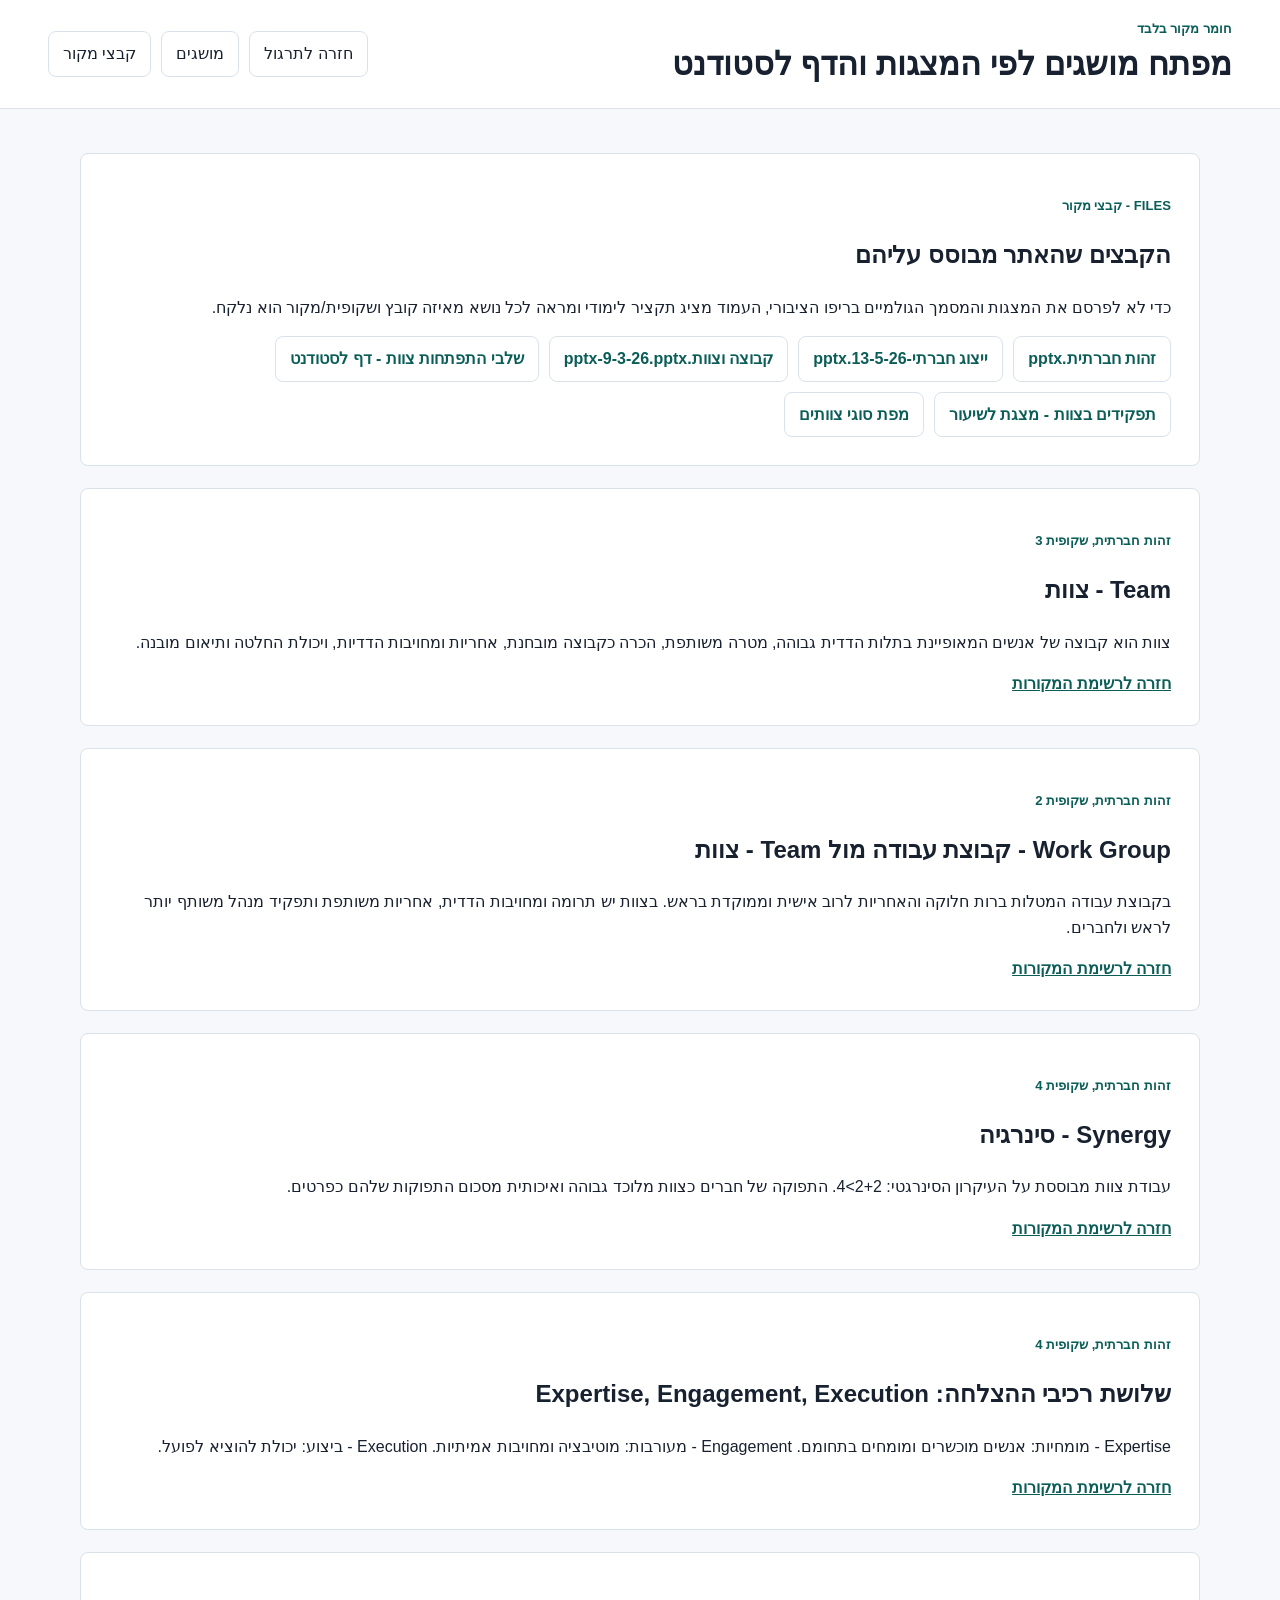
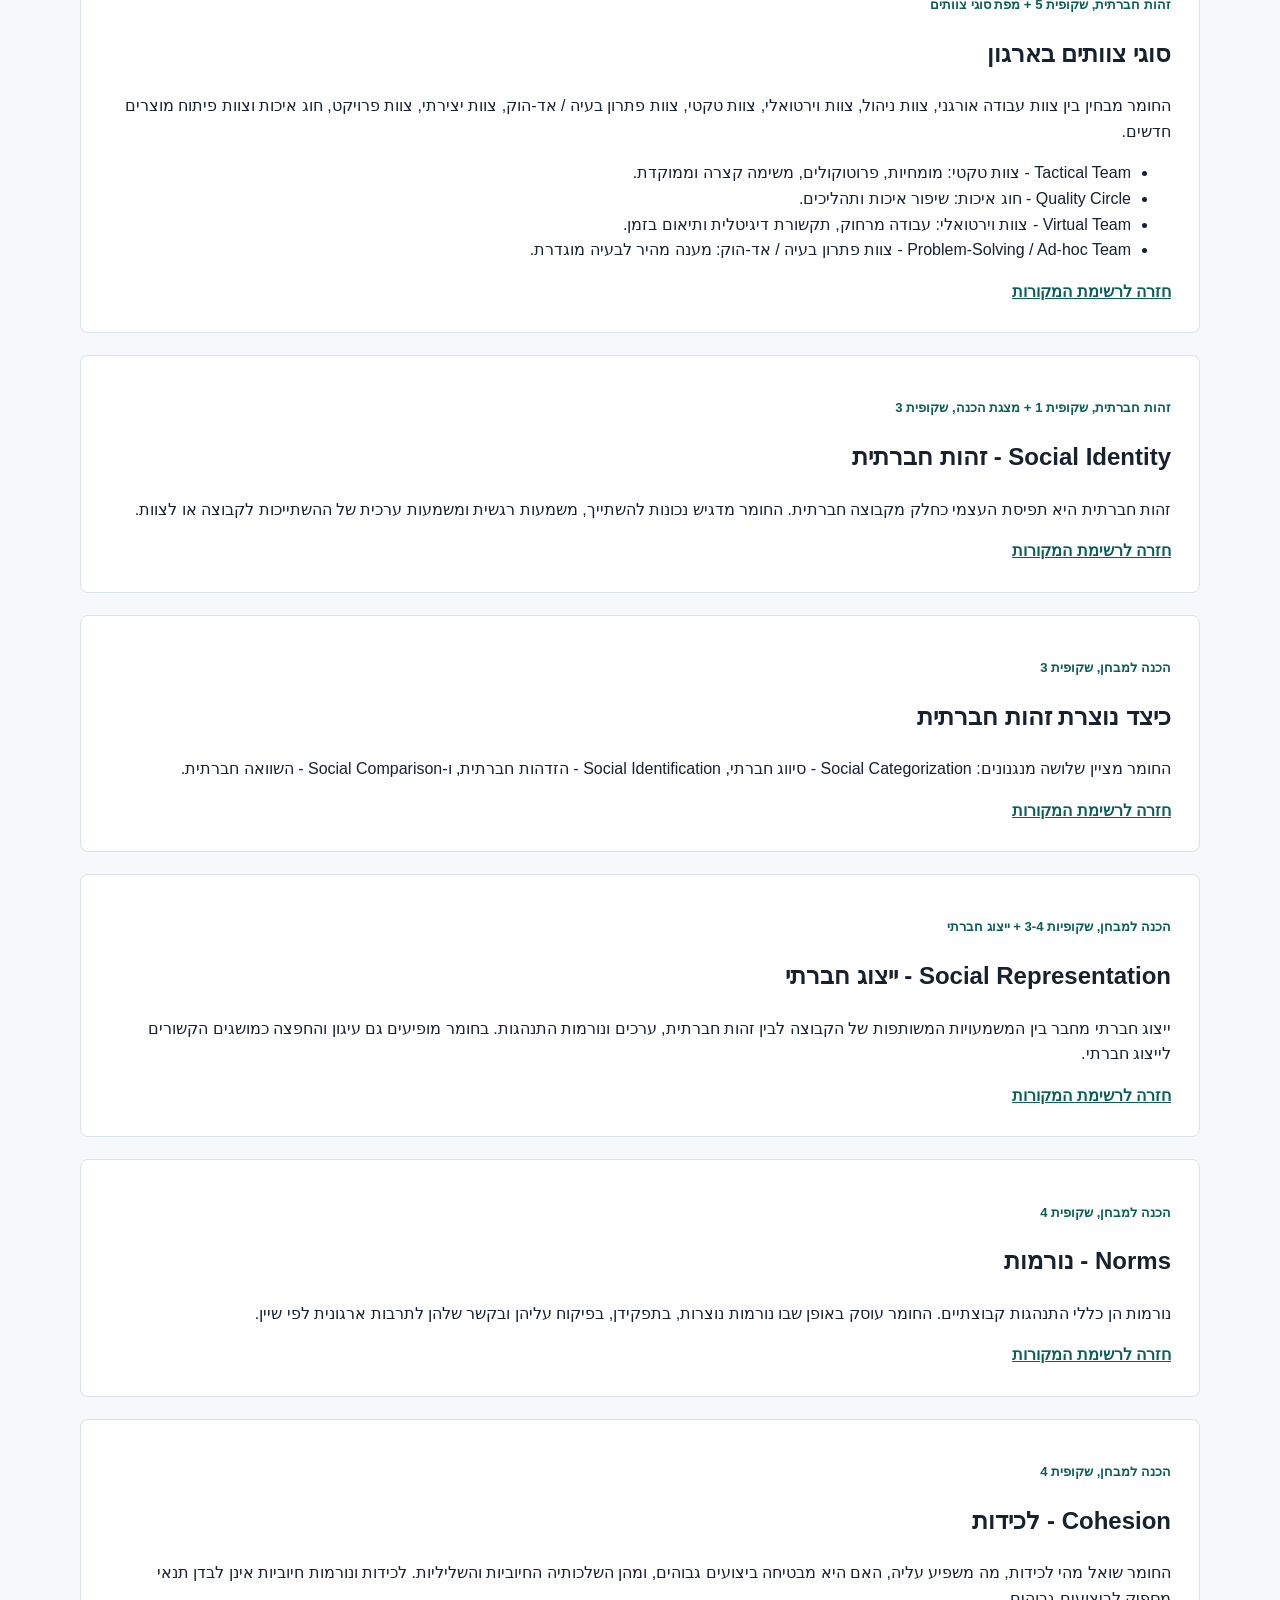
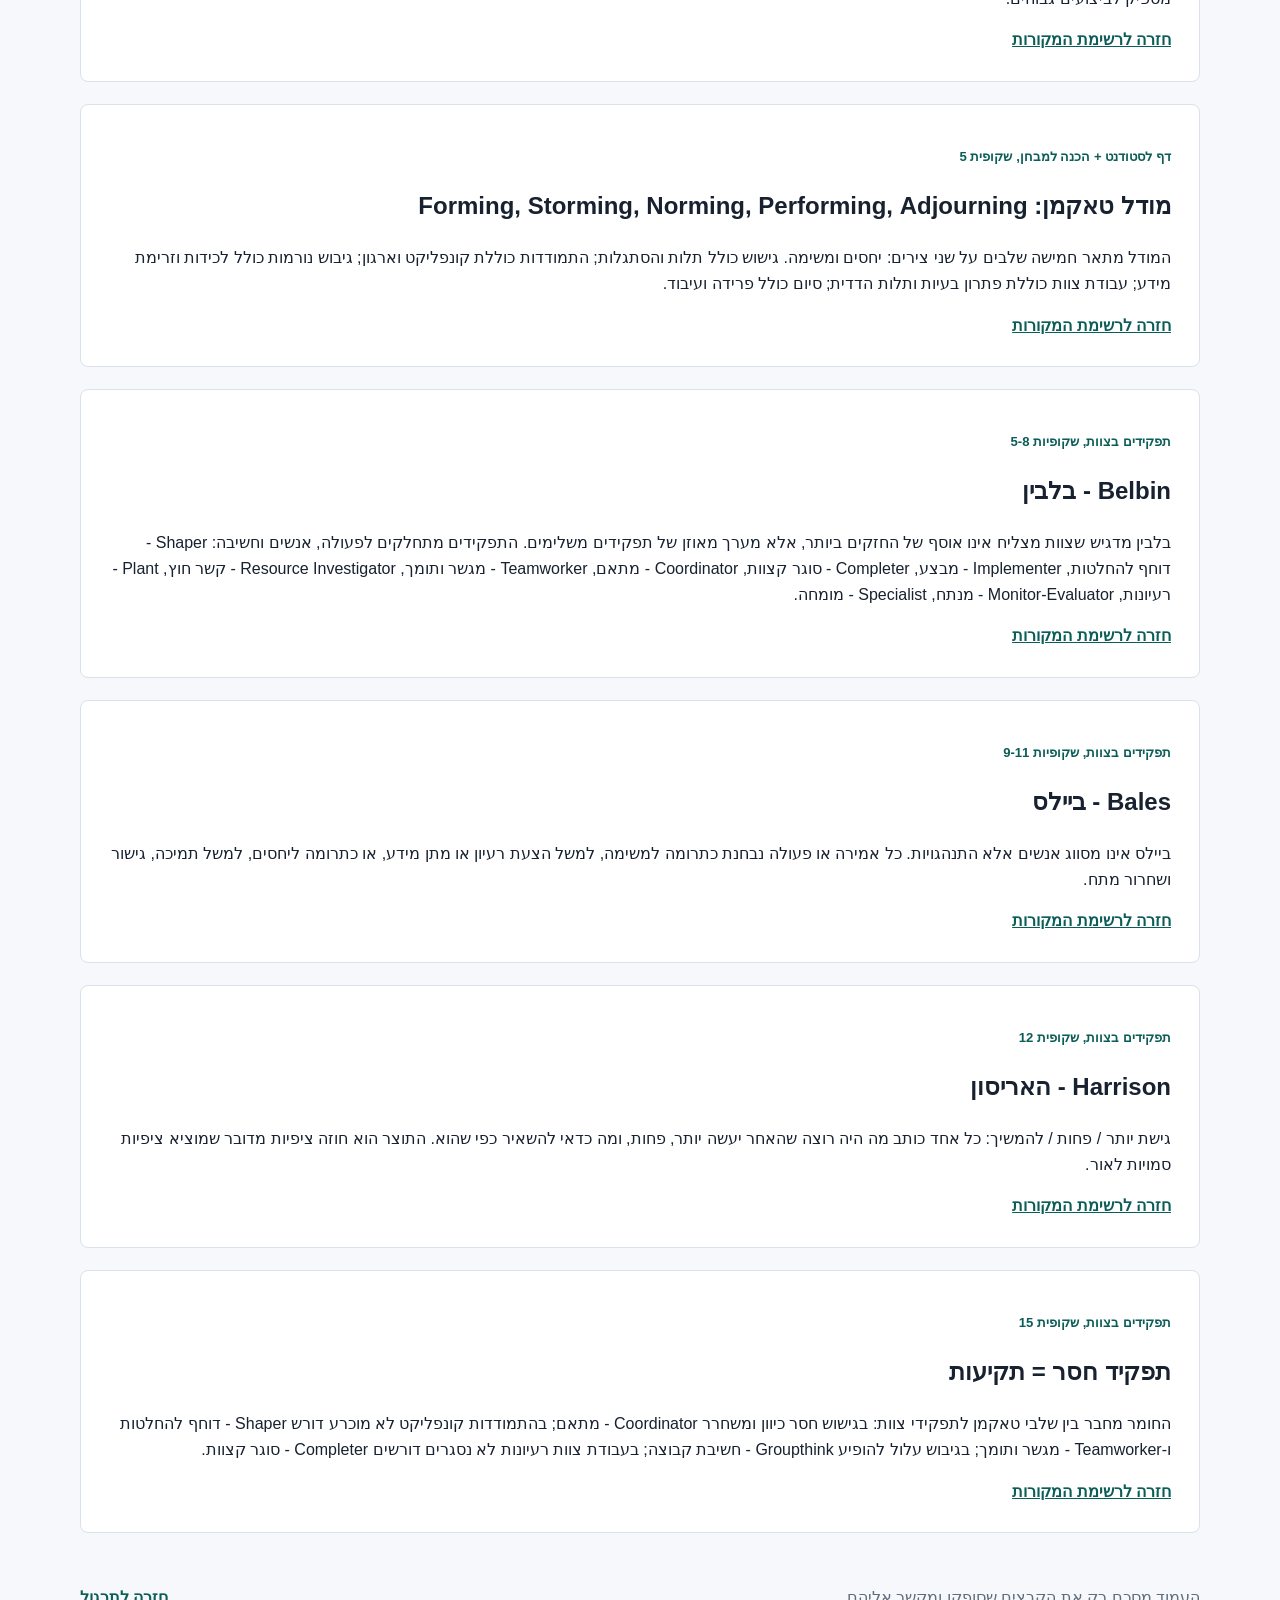
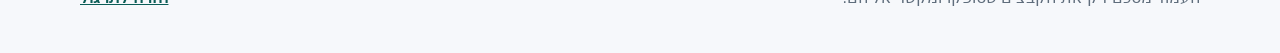
==== materials.html @ 8ca477c9 "Base practice site on provided course materials" ====
<!doctype html>
<html lang="he" dir="rtl">
<head>
  <meta charset="utf-8">
  <meta name="viewport" content="width=device-width, initial-scale=1">
  <title>חומר מקור - ניהול ופיתוח צוותים</title>
  <link rel="stylesheet" href="styles.css">
</head>
<body>
  <header class="topbar">
    <div>
      <p class="eyebrow">חומר מקור בלבד</p>
      <h1>מפתח מושגים לפי המצגות והדף לסטודנט</h1>
    </div>
    <nav aria-label="ניווט">
      <a href="index.html">חזרה לתרגול</a>
      <a href="index.html#terms">מושגים</a>
      <a href="index.html#sources">קבצי מקור</a>
    </nav>
  </header>

  <main class="materials">
    <section id="source-files" class="panel">
      <p class="eyebrow">Files - קבצי מקור</p>
      <h2>הקבצים שהאתר מבוסס עליהם</h2>
      <p>כדי לא לפרסם את המצגות והמסמך הגולמיים בריפו הציבורי, העמוד מציג תקציר לימודי ומראה לכל נושא מאיזה קובץ ושקופית/מקור הוא נלקח.</p>
      <div class="source-links">
        <a href="#team">זהות חברתית.pptx</a>
        <a href="#social-representation">ייצוג חברתי-13-5-26.pptx</a>
        <a href="#group-vs-team">קבוצה וצוות.pptx-9-3-26.pptx</a>
        <a href="#tuckman">שלבי התפתחות צוות - דף לסטודנט</a>
        <a href="#belbin">תפקידים בצוות - מצגת לשיעור</a>
        <a href="#team-types">מפת סוגי צוותים</a>
      </div>
    </section>

    <section id="team" class="panel">
      <p class="eyebrow">זהות חברתית, שקופית 3</p>
      <h2><span lang="en">Team</span> - צוות</h2>
      <p>צוות הוא קבוצה של אנשים המאופיינת בתלות הדדית גבוהה, מטרה משותפת, הכרה כקבוצה מובחנת, אחריות ומחויבות הדדיות, ויכולת החלטה ותיאום מובנה.</p>
      <a href="#source-files">חזרה לרשימת המקורות</a>
    </section>

    <section id="group-vs-team" class="panel">
      <p class="eyebrow">זהות חברתית, שקופית 2</p>
      <h2><span lang="en">Work Group</span> - קבוצת עבודה מול <span lang="en">Team</span> - צוות</h2>
      <p>בקבוצת עבודה המטלות ברות חלוקה והאחריות לרוב אישית וממוקדת בראש. בצוות יש תרומה ומחויבות הדדית, אחריות משותפת ותפקיד מנהל משותף יותר לראש ולחברים.</p>
      <a href="#source-files">חזרה לרשימת המקורות</a>
    </section>

    <section id="synergy" class="panel">
      <p class="eyebrow">זהות חברתית, שקופית 4</p>
      <h2><span lang="en">Synergy</span> - סינרגיה</h2>
      <p>עבודת צוות מבוססת על העיקרון הסינרגטי: 2+2&gt;4. התפוקה של חברים כצוות מלוכד גבוהה ואיכותית מסכום התפוקות שלהם כפרטים.</p>
      <a href="#source-files">חזרה לרשימת המקורות</a>
    </section>

    <section id="three-e" class="panel">
      <p class="eyebrow">זהות חברתית, שקופית 4</p>
      <h2>שלושת רכיבי ההצלחה: <span lang="en">Expertise</span>, <span lang="en">Engagement</span>, <span lang="en">Execution</span></h2>
      <p><span lang="en">Expertise</span> - מומחיות: אנשים מוכשרים ומומחים בתחומם. <span lang="en">Engagement</span> - מעורבות: מוטיבציה ומחויבות אמיתיות. <span lang="en">Execution</span> - ביצוע: יכולת להוציא לפועל.</p>
      <a href="#source-files">חזרה לרשימת המקורות</a>
    </section>

    <section id="team-types" class="panel">
      <p class="eyebrow">זהות חברתית, שקופית 5 + מפת סוגי צוותים</p>
      <h2>סוגי צוותים בארגון</h2>
      <p>החומר מבחין בין צוות עבודה אורגני, צוות ניהול, צוות וירטואלי, צוות טקטי, צוות פתרון בעיה / אד-הוק, צוות יצירתי, צוות פרויקט, חוג איכות וצוות פיתוח מוצרים חדשים.</p>
      <ul>
        <li><span lang="en">Tactical Team</span> - צוות טקטי: מומחיות, פרוטוקולים, משימה קצרה וממוקדת.</li>
        <li><span lang="en">Quality Circle</span> - חוג איכות: שיפור איכות ותהליכים.</li>
        <li><span lang="en">Virtual Team</span> - צוות וירטואלי: עבודה מרחוק, תקשורת דיגיטלית ותיאום בזמן.</li>
        <li><span lang="en">Problem-Solving / Ad-hoc Team</span> - צוות פתרון בעיה / אד-הוק: מענה מהיר לבעיה מוגדרת.</li>
      </ul>
      <a href="#source-files">חזרה לרשימת המקורות</a>
    </section>

    <section id="social-identity" class="panel">
      <p class="eyebrow">זהות חברתית, שקופית 1 + מצגת הכנה, שקופית 3</p>
      <h2><span lang="en">Social Identity</span> - זהות חברתית</h2>
      <p>זהות חברתית היא תפיסת העצמי כחלק מקבוצה חברתית. החומר מדגיש נכונות להשתייך, משמעות רגשית ומשמעות ערכית של ההשתייכות לקבוצה או לצוות.</p>
      <a href="#source-files">חזרה לרשימת המקורות</a>
    </section>

    <section id="identity-formation" class="panel">
      <p class="eyebrow">הכנה למבחן, שקופית 3</p>
      <h2>כיצד נוצרת זהות חברתית</h2>
      <p>החומר מציין שלושה מנגנונים: <span lang="en">Social Categorization</span> - סיווג חברתי, <span lang="en">Social Identification</span> - הזדהות חברתית, ו-<span lang="en">Social Comparison</span> - השוואה חברתית.</p>
      <a href="#source-files">חזרה לרשימת המקורות</a>
    </section>

    <section id="social-representation" class="panel">
      <p class="eyebrow">הכנה למבחן, שקופיות 3-4 + ייצוג חברתי</p>
      <h2><span lang="en">Social Representation</span> - ייצוג חברתי</h2>
      <p>ייצוג חברתי מחבר בין המשמעויות המשותפות של הקבוצה לבין זהות חברתית, ערכים ונורמות התנהגות. בחומר מופיעים גם עיגון והחפצה כמושגים הקשורים לייצוג חברתי.</p>
      <a href="#source-files">חזרה לרשימת המקורות</a>
    </section>

    <section id="norms" class="panel">
      <p class="eyebrow">הכנה למבחן, שקופית 4</p>
      <h2><span lang="en">Norms</span> - נורמות</h2>
      <p>נורמות הן כללי התנהגות קבוצתיים. החומר עוסק באופן שבו נורמות נוצרות, בתפקידן, בפיקוח עליהן ובקשר שלהן לתרבות ארגונית לפי שיין.</p>
      <a href="#source-files">חזרה לרשימת המקורות</a>
    </section>

    <section id="cohesion" class="panel">
      <p class="eyebrow">הכנה למבחן, שקופית 4</p>
      <h2><span lang="en">Cohesion</span> - לכידות</h2>
      <p>החומר שואל מהי לכידות, מה משפיע עליה, האם היא מבטיחה ביצועים גבוהים, ומהן השלכותיה החיוביות והשליליות. לכידות ונורמות חיוביות אינן לבדן תנאי מספיק לביצועים גבוהים.</p>
      <a href="#source-files">חזרה לרשימת המקורות</a>
    </section>

    <section id="tuckman" class="panel">
      <p class="eyebrow">דף לסטודנט + הכנה למבחן, שקופית 5</p>
      <h2>מודל טאקמן: <span lang="en">Forming</span>, <span lang="en">Storming</span>, <span lang="en">Norming</span>, <span lang="en">Performing</span>, <span lang="en">Adjourning</span></h2>
      <p>המודל מתאר חמישה שלבים על שני צירים: יחסים ומשימה. גישוש כולל תלות והסתגלות; התמודדות כוללת קונפליקט וארגון; גיבוש נורמות כולל לכידות וזרימת מידע; עבודת צוות כוללת פתרון בעיות ותלות הדדית; סיום כולל פרידה ועיבוד.</p>
      <a href="#source-files">חזרה לרשימת המקורות</a>
    </section>

    <section id="belbin" class="panel">
      <p class="eyebrow">תפקידים בצוות, שקופיות 5-8</p>
      <h2><span lang="en">Belbin</span> - בלבין</h2>
      <p>בלבין מדגיש שצוות מצליח אינו אוסף של החזקים ביותר, אלא מערך מאוזן של תפקידים משלימים. התפקידים מתחלקים לפעולה, אנשים וחשיבה: <span lang="en">Shaper</span> - דוחף להחלטות, <span lang="en">Implementer</span> - מבצע, <span lang="en">Completer</span> - סוגר קצוות, <span lang="en">Coordinator</span> - מתאם, <span lang="en">Teamworker</span> - מגשר ותומך, <span lang="en">Resource Investigator</span> - קשר חוץ, <span lang="en">Plant</span> - רעיונות, <span lang="en">Monitor-Evaluator</span> - מנתח, <span lang="en">Specialist</span> - מומחה.</p>
      <a href="#source-files">חזרה לרשימת המקורות</a>
    </section>

    <section id="bales" class="panel">
      <p class="eyebrow">תפקידים בצוות, שקופיות 9-11</p>
      <h2><span lang="en">Bales</span> - ביילס</h2>
      <p>ביילס אינו מסווג אנשים אלא התנהגויות. כל אמירה או פעולה נבחנת כתרומה למשימה, למשל הצעת רעיון או מתן מידע, או כתרומה ליחסים, למשל תמיכה, גישור ושחרור מתח.</p>
      <a href="#source-files">חזרה לרשימת המקורות</a>
    </section>

    <section id="harrison" class="panel">
      <p class="eyebrow">תפקידים בצוות, שקופית 12</p>
      <h2><span lang="en">Harrison</span> - האריסון</h2>
      <p>גישת יותר / פחות / להמשיך: כל אחד כותב מה היה רוצה שהאחר יעשה יותר, פחות, ומה כדאי להשאיר כפי שהוא. התוצר הוא חוזה ציפיות מדובר שמוציא ציפיות סמויות לאור.</p>
      <a href="#source-files">חזרה לרשימת המקורות</a>
    </section>

    <section id="stuck-team" class="panel">
      <p class="eyebrow">תפקידים בצוות, שקופית 15</p>
      <h2>תפקיד חסר = תקיעות</h2>
      <p>החומר מחבר בין שלבי טאקמן לתפקידי צוות: בגישוש חסר כיוון ומשחרר <span lang="en">Coordinator</span> - מתאם; בהתמודדות קונפליקט לא מוכרע דורש <span lang="en">Shaper</span> - דוחף להחלטות ו-<span lang="en">Teamworker</span> - מגשר ותומך; בגיבוש עלול להופיע <span lang="en">Groupthink</span> - חשיבת קבוצה; בעבודת צוות רעיונות לא נסגרים דורשים <span lang="en">Completer</span> - סוגר קצוות.</p>
      <a href="#source-files">חזרה לרשימת המקורות</a>
    </section>
  </main>

  <footer>
    <span>העמוד מסכם רק את הקבצים שסופקו ומקשר אליהם.</span>
    <a href="index.html#quiz">חזרה לתרגול</a>
  </footer>
</body>
</html>
---- styles.css ----
:root {
  color-scheme: light;
  --ink: #18212f;
  --muted: #5f6d7c;
  --line: #d9e1ea;
  --paper: #f6f8fb;
  --panel: #ffffff;
  --accent: #0f766e;
  --accent-strong: #0b5d57;
  --warm: #f2b84b;
  --good: #16803c;
  --bad: #b42318;
  font-family: Arial, "Noto Sans Hebrew", sans-serif;
}

* {
  box-sizing: border-box;
}

body {
  margin: 0;
  background: var(--paper);
  color: var(--ink);
  line-height: 1.6;
}

a {
  color: var(--accent-strong);
  font-weight: 700;
}

.topbar {
  position: sticky;
  top: 0;
  z-index: 10;
  display: flex;
  align-items: center;
  justify-content: space-between;
  gap: 24px;
  padding: 18px clamp(18px, 4vw, 48px);
  background: rgba(255, 255, 255, 0.94);
  border-bottom: 1px solid var(--line);
  backdrop-filter: blur(10px);
}

.topbar h1,
.topbar p {
  margin: 0;
}

nav {
  display: flex;
  flex-wrap: wrap;
  gap: 10px;
}

nav a,
button,
.term-card a {
  min-height: 40px;
  border: 1px solid var(--line);
  border-radius: 8px;
  padding: 9px 14px;
  background: #fff;
  color: var(--ink);
  text-decoration: none;
  font: inherit;
  cursor: pointer;
}

button:hover,
nav a:hover,
.term-card a:hover {
  border-color: var(--accent);
  color: var(--accent-strong);
}

main,
footer {
  width: min(1120px, calc(100% - 32px));
  margin: 0 auto;
}

.hero {
  display: grid;
  grid-template-columns: minmax(0, 1fr) auto;
  gap: 28px;
  align-items: end;
  padding: clamp(34px, 7vw, 74px) 0 28px;
}

.hero h2 {
  max-width: 780px;
  margin: 0 0 14px;
  font-size: clamp(2rem, 5vw, 4.8rem);
  line-height: 1.05;
}

.hero p {
  max-width: 760px;
  margin: 0;
  color: var(--muted);
  font-size: 1.08rem;
}

.stats {
  display: grid;
  gap: 10px;
  min-width: 180px;
}

.stats span {
  display: flex;
  justify-content: space-between;
  gap: 18px;
  padding: 10px 12px;
  background: #fff;
  border: 1px solid var(--line);
  border-radius: 8px;
}

.panel {
  margin: 22px 0;
  padding: clamp(18px, 3vw, 28px);
  background: var(--panel);
  border: 1px solid var(--line);
  border-radius: 8px;
}

.compact {
  background: #fffaf0;
  border-color: #edd8a6;
}

.section-head {
  display: flex;
  align-items: center;
  justify-content: space-between;
  gap: 18px;
  margin-bottom: 18px;
}

.section-head h2,
.section-head p {
  margin: 0;
}

.eyebrow {
  color: var(--accent-strong);
  font-size: 0.82rem;
  font-weight: 800;
  letter-spacing: 0;
  text-transform: uppercase;
}

input[type="search"] {
  width: min(360px, 100%);
  min-height: 42px;
  border: 1px solid var(--line);
  border-radius: 8px;
  padding: 8px 12px;
  font: inherit;
}

.quiz-layout {
  display: grid;
  grid-template-columns: 190px minmax(0, 1fr);
  gap: 18px;
  align-items: start;
}

.progress-box {
  position: sticky;
  top: 94px;
  display: grid;
  gap: 8px;
  padding: 16px;
  background: #edf7f6;
  border: 1px solid #b8dbd7;
  border-radius: 8px;
}

.progress-box strong {
  font-size: 1.8rem;
}

.meter {
  height: 10px;
  overflow: hidden;
  background: #d5e7e5;
  border-radius: 999px;
}

.meter span {
  display: block;
  width: 0;
  height: 100%;
  background: var(--accent);
  transition: width 180ms ease;
}

.stack {
  display: grid;
  gap: 14px;
}

.card {
  padding: 18px;
  background: #fff;
  border: 1px solid var(--line);
  border-radius: 8px;
}

.card h3 {
  margin: 8px 0 12px;
  font-size: 1.15rem;
}

.tag {
  display: inline-flex;
  padding: 4px 8px;
  background: #edf7f6;
  border: 1px solid #c7e3df;
  border-radius: 999px;
  color: var(--accent-strong);
  font-size: 0.82rem;
  font-weight: 700;
}

.answers {
  display: grid;
  gap: 8px;
}

.answers button {
  width: 100%;
  text-align: right;
}

.answers button.correct {
  border-color: var(--good);
}

.answers button.picked-correct {
  background: #eaf8ef;
}

.answers button.picked-wrong {
  background: #fdeceb;
  border-color: var(--bad);
}

.explanation,
.scenario-answer {
  margin: 12px 0 0;
  padding: 12px;
  background: #f7fafc;
  border-right: 4px solid var(--warm);
}

.term-grid {
  display: grid;
  grid-template-columns: repeat(auto-fit, minmax(240px, 1fr));
  gap: 14px;
}

.term-card {
  display: grid;
  grid-template-rows: 1fr auto;
  gap: 14px;
}

.term-card h3 {
  margin-bottom: 2px;
}

.term-card strong {
  display: block;
  color: var(--accent-strong);
}

.term-card small {
  display: block;
  color: var(--muted);
  font-weight: 700;
}

.term-card a {
  display: inline-flex;
  align-items: center;
  justify-content: center;
  width: max-content;
}

.source-map {
  margin: 0 0 16px;
}

.source-map img {
  display: block;
  width: 100%;
  max-height: 560px;
  object-fit: contain;
  background: #eef4f8;
  border: 1px solid var(--line);
  border-radius: 8px;
}

.source-map figcaption {
  margin-top: 8px;
  color: var(--muted);
  font-size: 0.92rem;
}

.source-links {
  display: flex;
  flex-wrap: wrap;
  gap: 10px;
}

.source-links a {
  min-height: 40px;
  border: 1px solid var(--line);
  border-radius: 8px;
  padding: 9px 14px;
  background: #fff;
  text-decoration: none;
}

.mistakes {
  margin: 0;
  padding-right: 20px;
}

footer {
  display: flex;
  justify-content: space-between;
  gap: 16px;
  padding: 30px 0 42px;
  color: var(--muted);
}

.materials {
  padding-top: 22px;
}

@media (max-width: 760px) {
  .topbar,
  .section-head,
  footer {
    align-items: stretch;
    flex-direction: column;
  }

  .hero,
  .quiz-layout {
    grid-template-columns: 1fr;
  }

  .progress-box {
    position: static;
  }
}
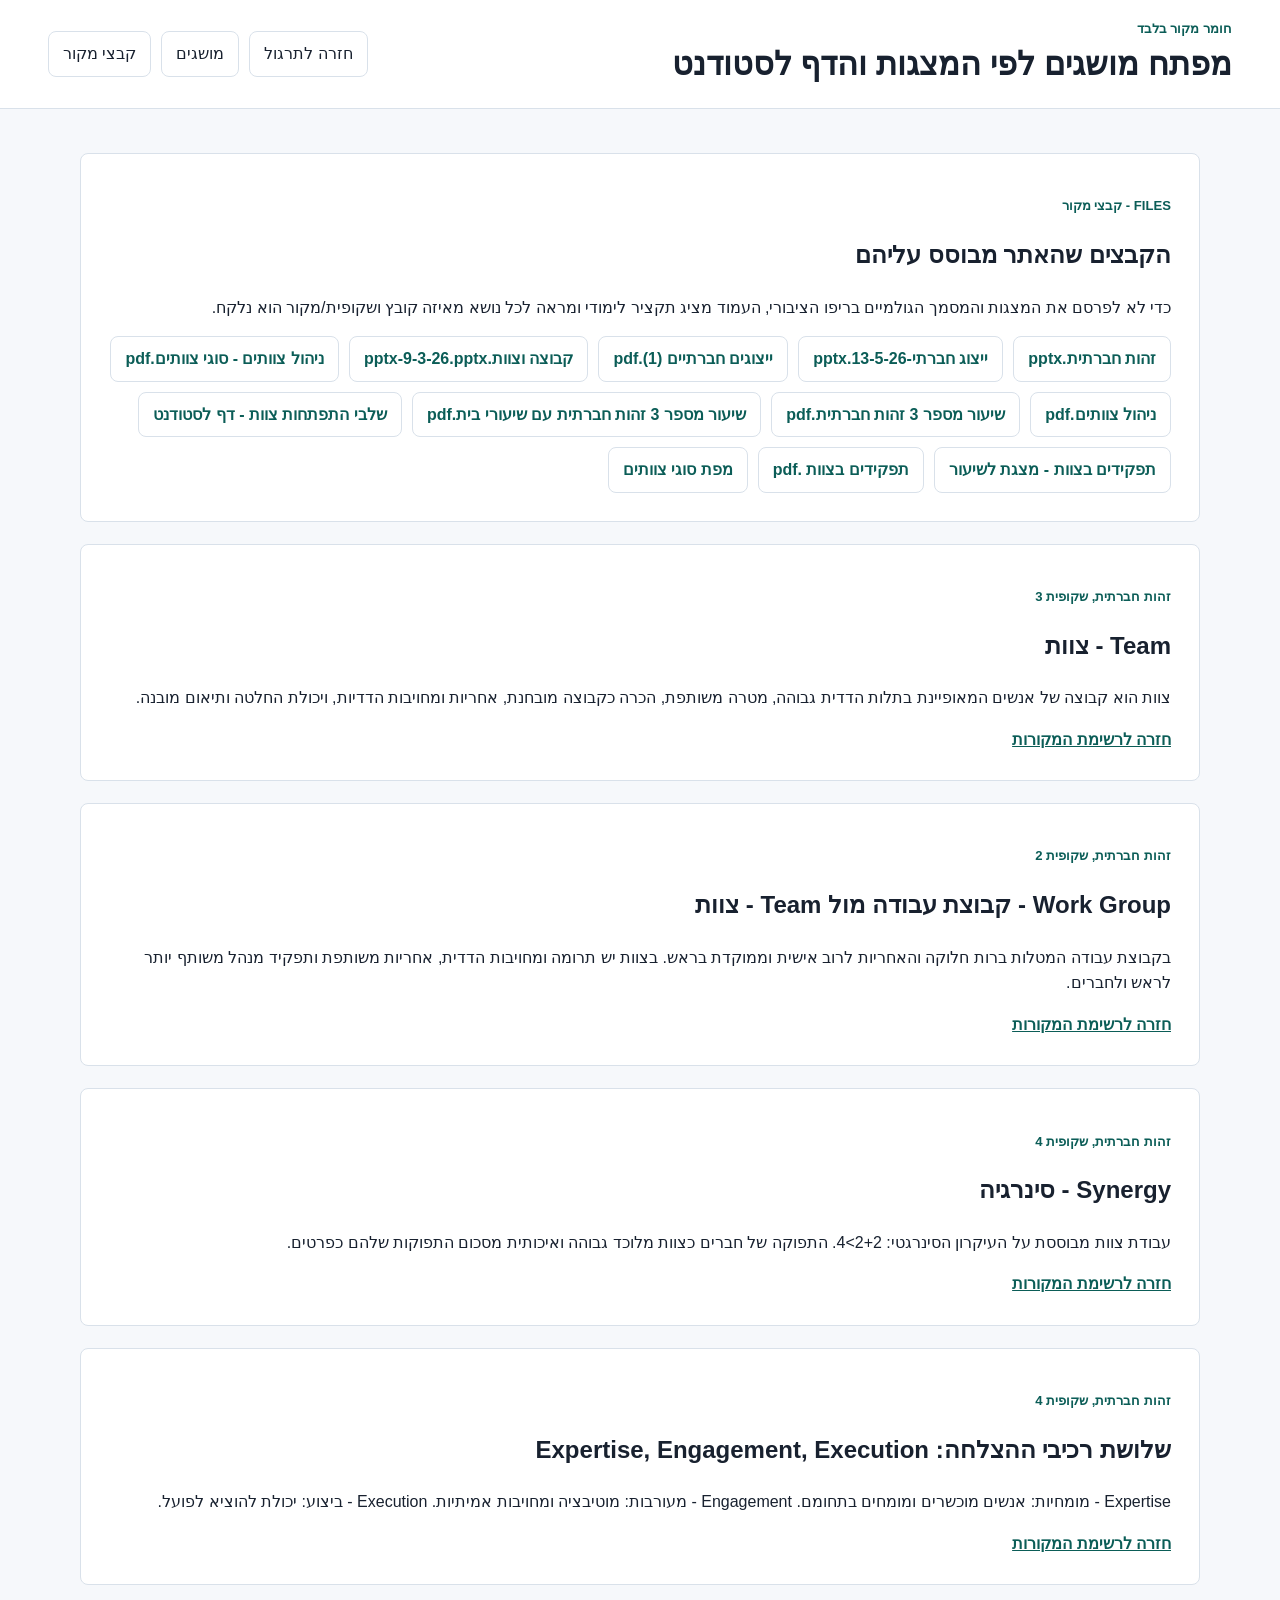
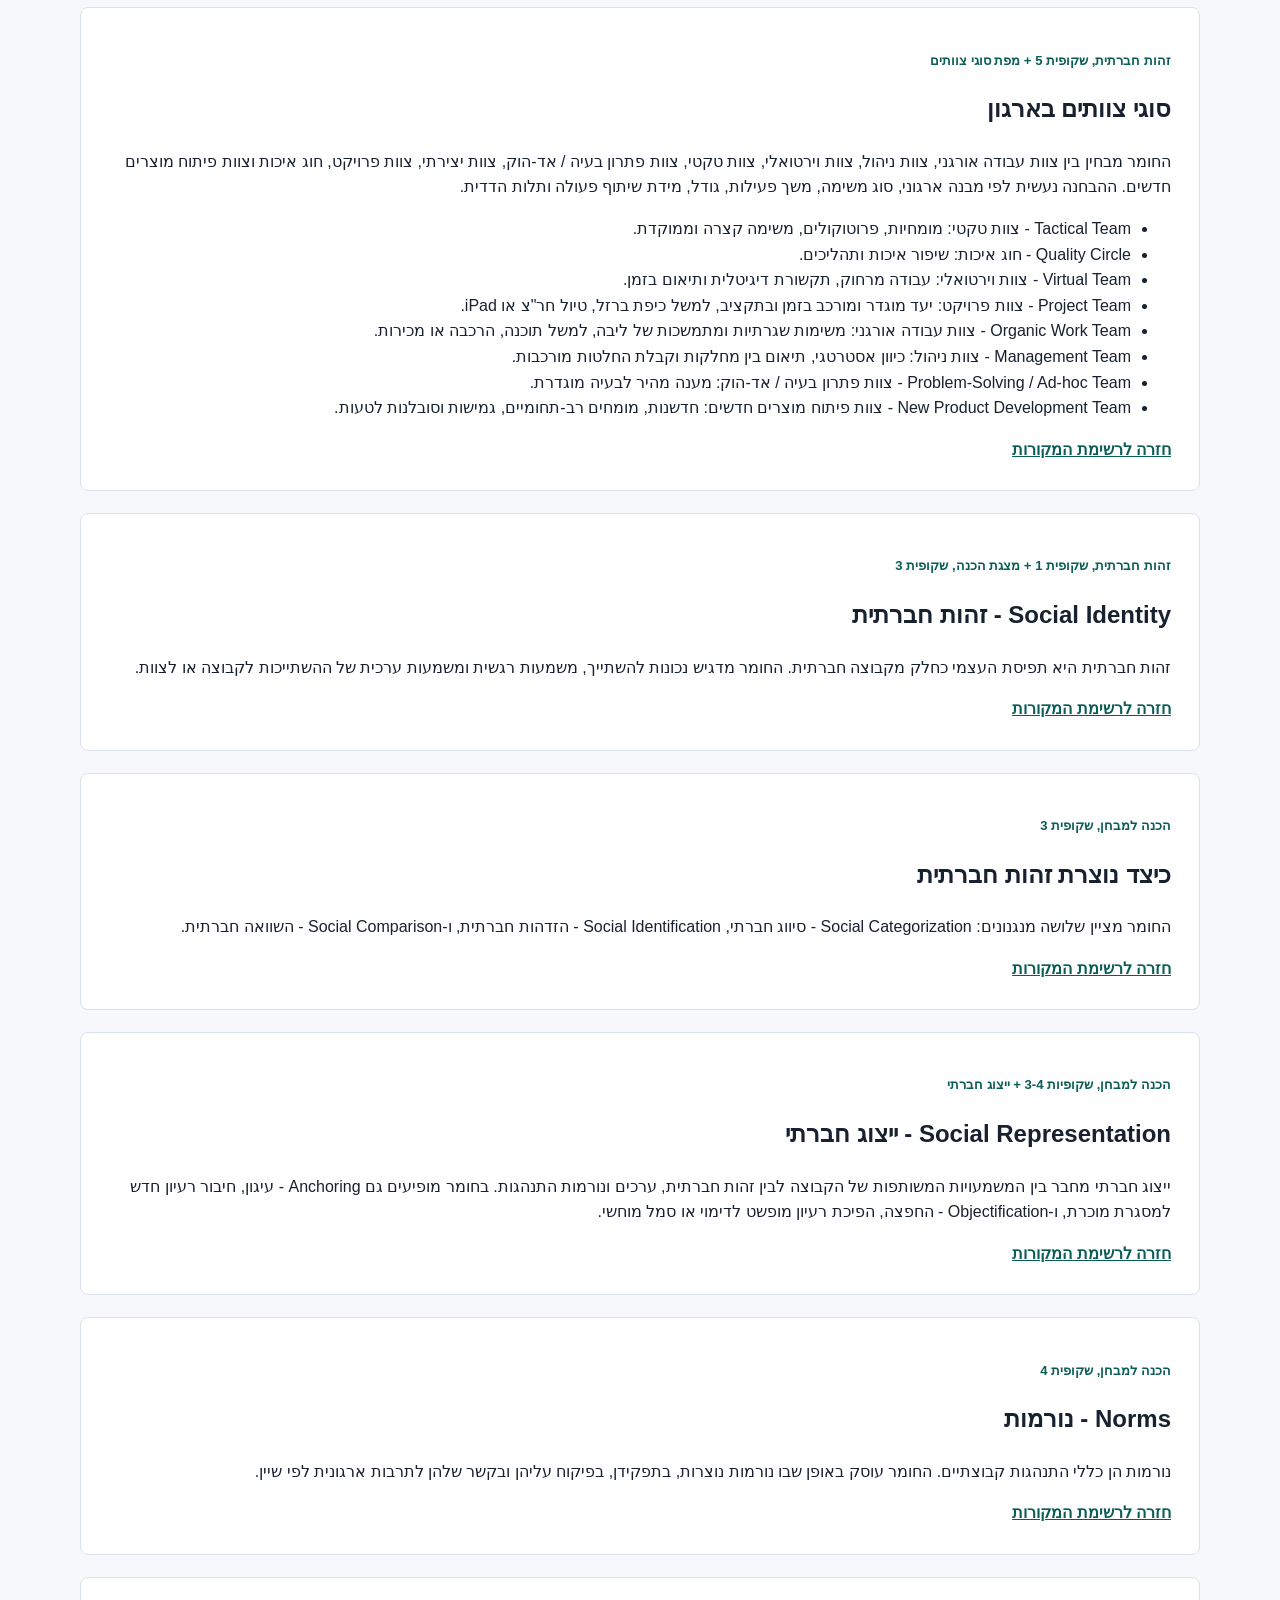
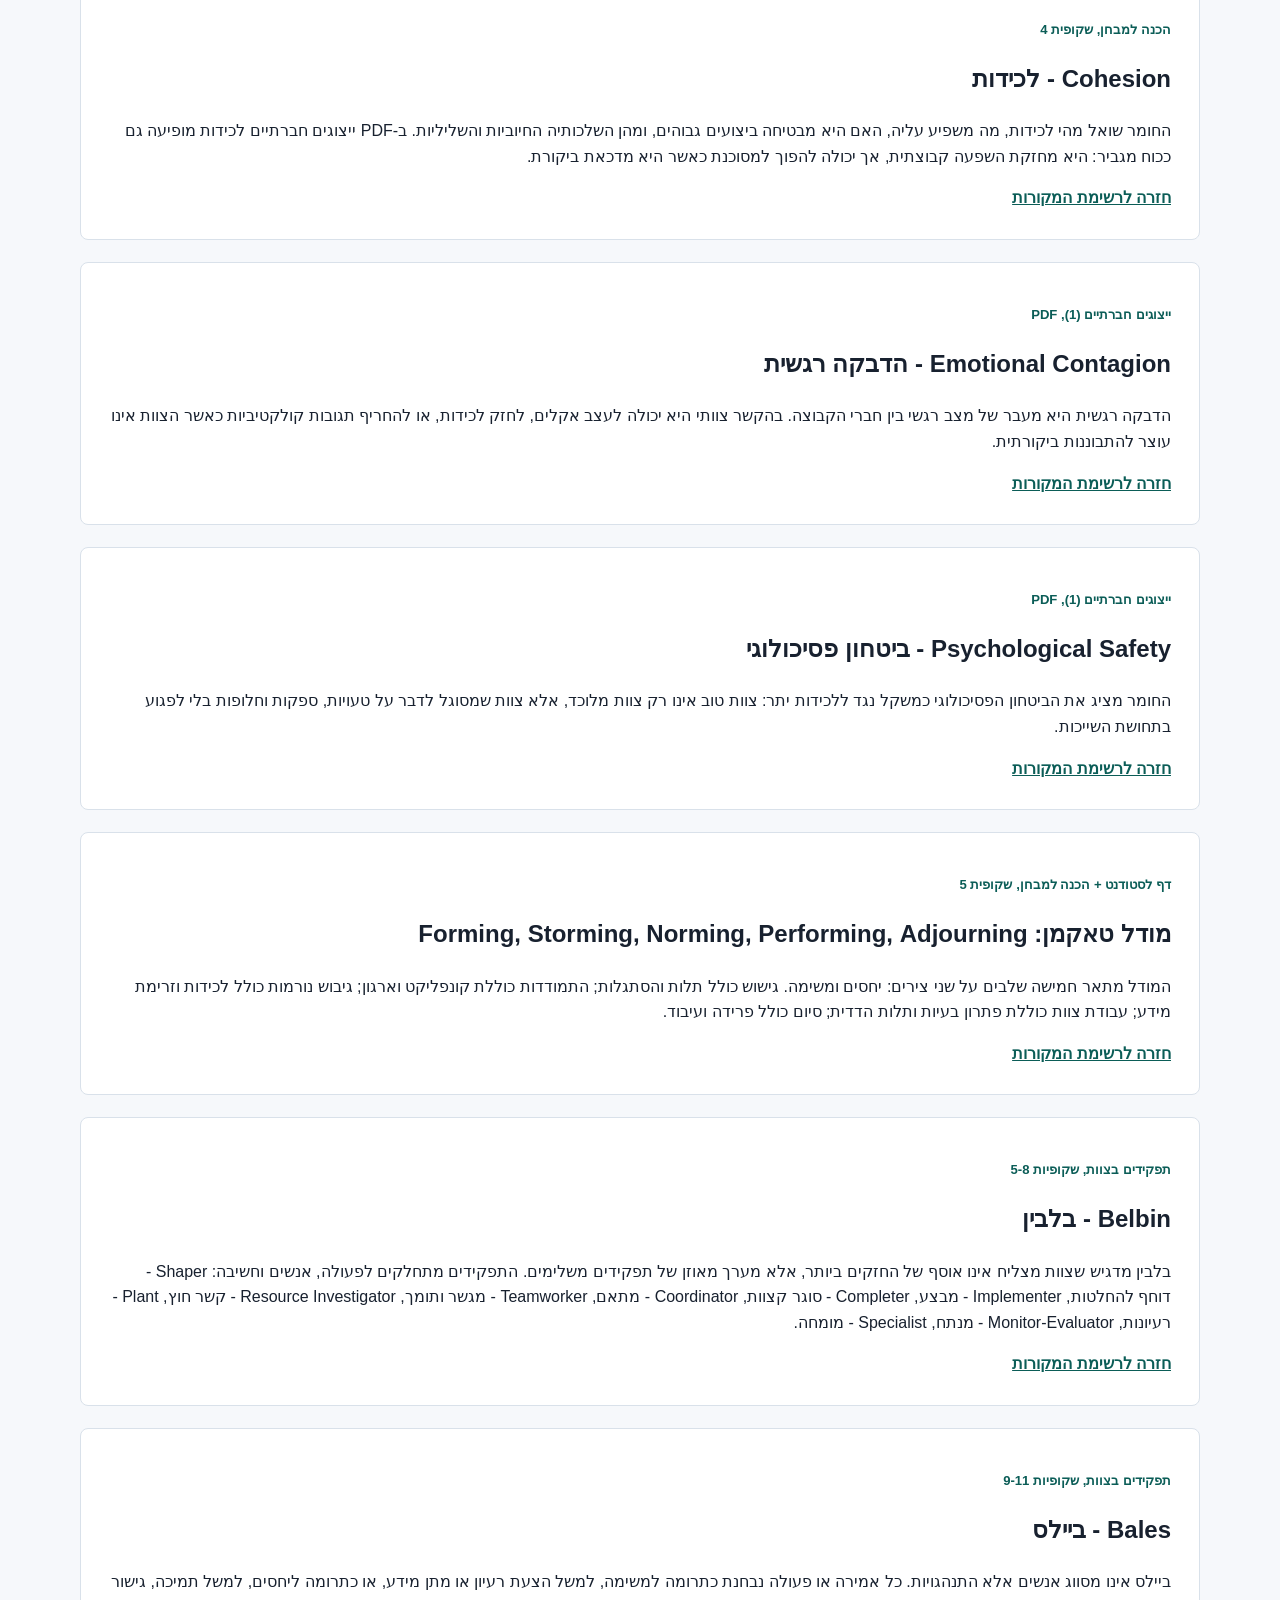
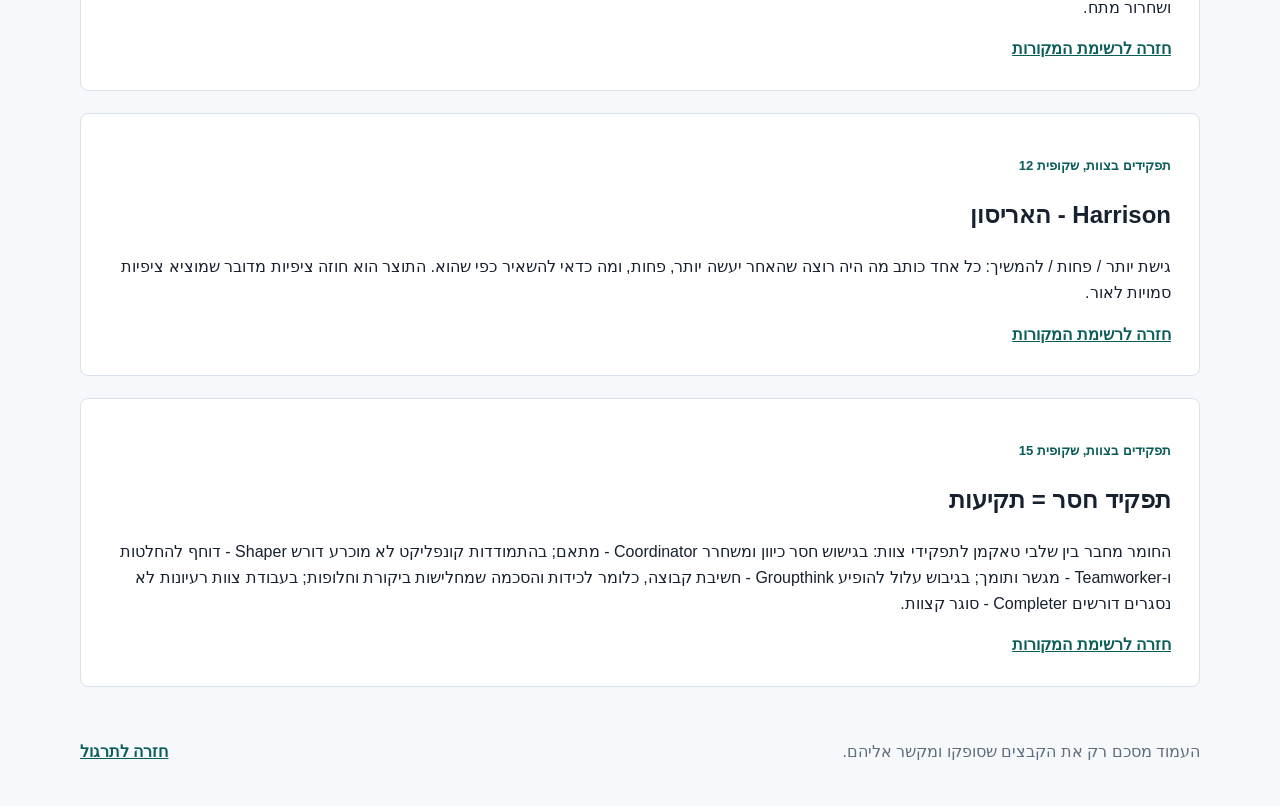
==== commit 6fe16f2c: "Add PDF-based course material coverage" ====
--- a/materials.html
+++ b/materials.html
@@ -27,9 +27,15 @@
       <div class="source-links">
         <a href="#team">זהות חברתית.pptx</a>
         <a href="#social-representation">ייצוג חברתי-13-5-26.pptx</a>
+        <a href="#social-representation">ייצוגים חברתיים (1).pdf</a>
         <a href="#group-vs-team">קבוצה וצוות.pptx-9-3-26.pptx</a>
+        <a href="#team-types">ניהול צוותים - סוגי צוותים.pdf</a>
+        <a href="#team">ניהול צוותים.pdf</a>
+        <a href="#social-identity">שיעור מספר 3 זהות חברתית.pdf</a>
+        <a href="#social-identity">שיעור מספר 3 זהות חברתית עם שיעורי בית.pdf</a>
         <a href="#tuckman">שלבי התפתחות צוות - דף לסטודנט</a>
         <a href="#belbin">תפקידים בצוות - מצגת לשיעור</a>
+        <a href="#belbin">תפקידים בצוות .pdf</a>
         <a href="#team-types">מפת סוגי צוותים</a>
       </div>
     </section>
@@ -65,12 +71,16 @@
     <section id="team-types" class="panel">
       <p class="eyebrow">זהות חברתית, שקופית 5 + מפת סוגי צוותים</p>
       <h2>סוגי צוותים בארגון</h2>
-      <p>החומר מבחין בין צוות עבודה אורגני, צוות ניהול, צוות וירטואלי, צוות טקטי, צוות פתרון בעיה / אד-הוק, צוות יצירתי, צוות פרויקט, חוג איכות וצוות פיתוח מוצרים חדשים.</p>
+      <p>החומר מבחין בין צוות עבודה אורגני, צוות ניהול, צוות וירטואלי, צוות טקטי, צוות פתרון בעיה / אד-הוק, צוות יצירתי, צוות פרויקט, חוג איכות וצוות פיתוח מוצרים חדשים. ההבחנה נעשית לפי מבנה ארגוני, סוג משימה, משך פעילות, גודל, מידת שיתוף פעולה ותלות הדדית.</p>
       <ul>
         <li><span lang="en">Tactical Team</span> - צוות טקטי: מומחיות, פרוטוקולים, משימה קצרה וממוקדת.</li>
         <li><span lang="en">Quality Circle</span> - חוג איכות: שיפור איכות ותהליכים.</li>
         <li><span lang="en">Virtual Team</span> - צוות וירטואלי: עבודה מרחוק, תקשורת דיגיטלית ותיאום בזמן.</li>
+        <li><span lang="en">Project Team</span> - צוות פרויקט: יעד מוגדר ומורכב בזמן ובתקציב, למשל כיפת ברזל, טיול חר"צ או iPad.</li>
+        <li><span lang="en">Organic Work Team</span> - צוות עבודה אורגני: משימות שגרתיות ומתמשכות של ליבה, למשל תוכנה, הרכבה או מכירות.</li>
+        <li><span lang="en">Management Team</span> - צוות ניהול: כיוון אסטרטגי, תיאום בין מחלקות וקבלת החלטות מורכבות.</li>
         <li><span lang="en">Problem-Solving / Ad-hoc Team</span> - צוות פתרון בעיה / אד-הוק: מענה מהיר לבעיה מוגדרת.</li>
+        <li><span lang="en">New Product Development Team</span> - צוות פיתוח מוצרים חדשים: חדשנות, מומחים רב-תחומיים, גמישות וסובלנות לטעות.</li>
       </ul>
       <a href="#source-files">חזרה לרשימת המקורות</a>
     </section>
@@ -92,7 +102,7 @@
     <section id="social-representation" class="panel">
       <p class="eyebrow">הכנה למבחן, שקופיות 3-4 + ייצוג חברתי</p>
       <h2><span lang="en">Social Representation</span> - ייצוג חברתי</h2>
-      <p>ייצוג חברתי מחבר בין המשמעויות המשותפות של הקבוצה לבין זהות חברתית, ערכים ונורמות התנהגות. בחומר מופיעים גם עיגון והחפצה כמושגים הקשורים לייצוג חברתי.</p>
+      <p>ייצוג חברתי מחבר בין המשמעויות המשותפות של הקבוצה לבין זהות חברתית, ערכים ונורמות התנהגות. בחומר מופיעים גם <span lang="en">Anchoring</span> - עיגון, חיבור רעיון חדש למסגרת מוכרת, ו-<span lang="en">Objectification</span> - החפצה, הפיכת רעיון מופשט לדימוי או סמל מוחשי.</p>
       <a href="#source-files">חזרה לרשימת המקורות</a>
     </section>
 
@@ -106,7 +116,21 @@
     <section id="cohesion" class="panel">
       <p class="eyebrow">הכנה למבחן, שקופית 4</p>
       <h2><span lang="en">Cohesion</span> - לכידות</h2>
-      <p>החומר שואל מהי לכידות, מה משפיע עליה, האם היא מבטיחה ביצועים גבוהים, ומהן השלכותיה החיוביות והשליליות. לכידות ונורמות חיוביות אינן לבדן תנאי מספיק לביצועים גבוהים.</p>
+      <p>החומר שואל מהי לכידות, מה משפיע עליה, האם היא מבטיחה ביצועים גבוהים, ומהן השלכותיה החיוביות והשליליות. ב-PDF ייצוגים חברתיים לכידות מופיעה גם ככוח מגביר: היא מחזקת השפעה קבוצתית, אך יכולה להפוך למסוכנת כאשר היא מדכאת ביקורת.</p>
+      <a href="#source-files">חזרה לרשימת המקורות</a>
+    </section>
+
+    <section id="emotional-contagion" class="panel">
+      <p class="eyebrow">ייצוגים חברתיים (1), PDF</p>
+      <h2><span lang="en">Emotional Contagion</span> - הדבקה רגשית</h2>
+      <p>הדבקה רגשית היא מעבר של מצב רגשי בין חברי הקבוצה. בהקשר צוותי היא יכולה לעצב אקלים, לחזק לכידות, או להחריף תגובות קולקטיביות כאשר הצוות אינו עוצר להתבוננות ביקורתית.</p>
+      <a href="#source-files">חזרה לרשימת המקורות</a>
+    </section>
+
+    <section id="psychological-safety" class="panel">
+      <p class="eyebrow">ייצוגים חברתיים (1), PDF</p>
+      <h2><span lang="en">Psychological Safety</span> - ביטחון פסיכולוגי</h2>
+      <p>החומר מציג את הביטחון הפסיכולוגי כמשקל נגד ללכידות יתר: צוות טוב אינו רק צוות מלוכד, אלא צוות שמסוגל לדבר על טעויות, ספקות וחלופות בלי לפגוע בתחושת השייכות.</p>
       <a href="#source-files">חזרה לרשימת המקורות</a>
     </section>
 
@@ -141,7 +165,7 @@
     <section id="stuck-team" class="panel">
       <p class="eyebrow">תפקידים בצוות, שקופית 15</p>
       <h2>תפקיד חסר = תקיעות</h2>
-      <p>החומר מחבר בין שלבי טאקמן לתפקידי צוות: בגישוש חסר כיוון ומשחרר <span lang="en">Coordinator</span> - מתאם; בהתמודדות קונפליקט לא מוכרע דורש <span lang="en">Shaper</span> - דוחף להחלטות ו-<span lang="en">Teamworker</span> - מגשר ותומך; בגיבוש עלול להופיע <span lang="en">Groupthink</span> - חשיבת קבוצה; בעבודת צוות רעיונות לא נסגרים דורשים <span lang="en">Completer</span> - סוגר קצוות.</p>
+      <p>החומר מחבר בין שלבי טאקמן לתפקידי צוות: בגישוש חסר כיוון ומשחרר <span lang="en">Coordinator</span> - מתאם; בהתמודדות קונפליקט לא מוכרע דורש <span lang="en">Shaper</span> - דוחף להחלטות ו-<span lang="en">Teamworker</span> - מגשר ותומך; בגיבוש עלול להופיע <span lang="en">Groupthink</span> - חשיבת קבוצה, כלומר לכידות והסכמה שמחלישות ביקורת וחלופות; בעבודת צוות רעיונות לא נסגרים דורשים <span lang="en">Completer</span> - סוגר קצוות.</p>
       <a href="#source-files">חזרה לרשימת המקורות</a>
     </section>
   </main>
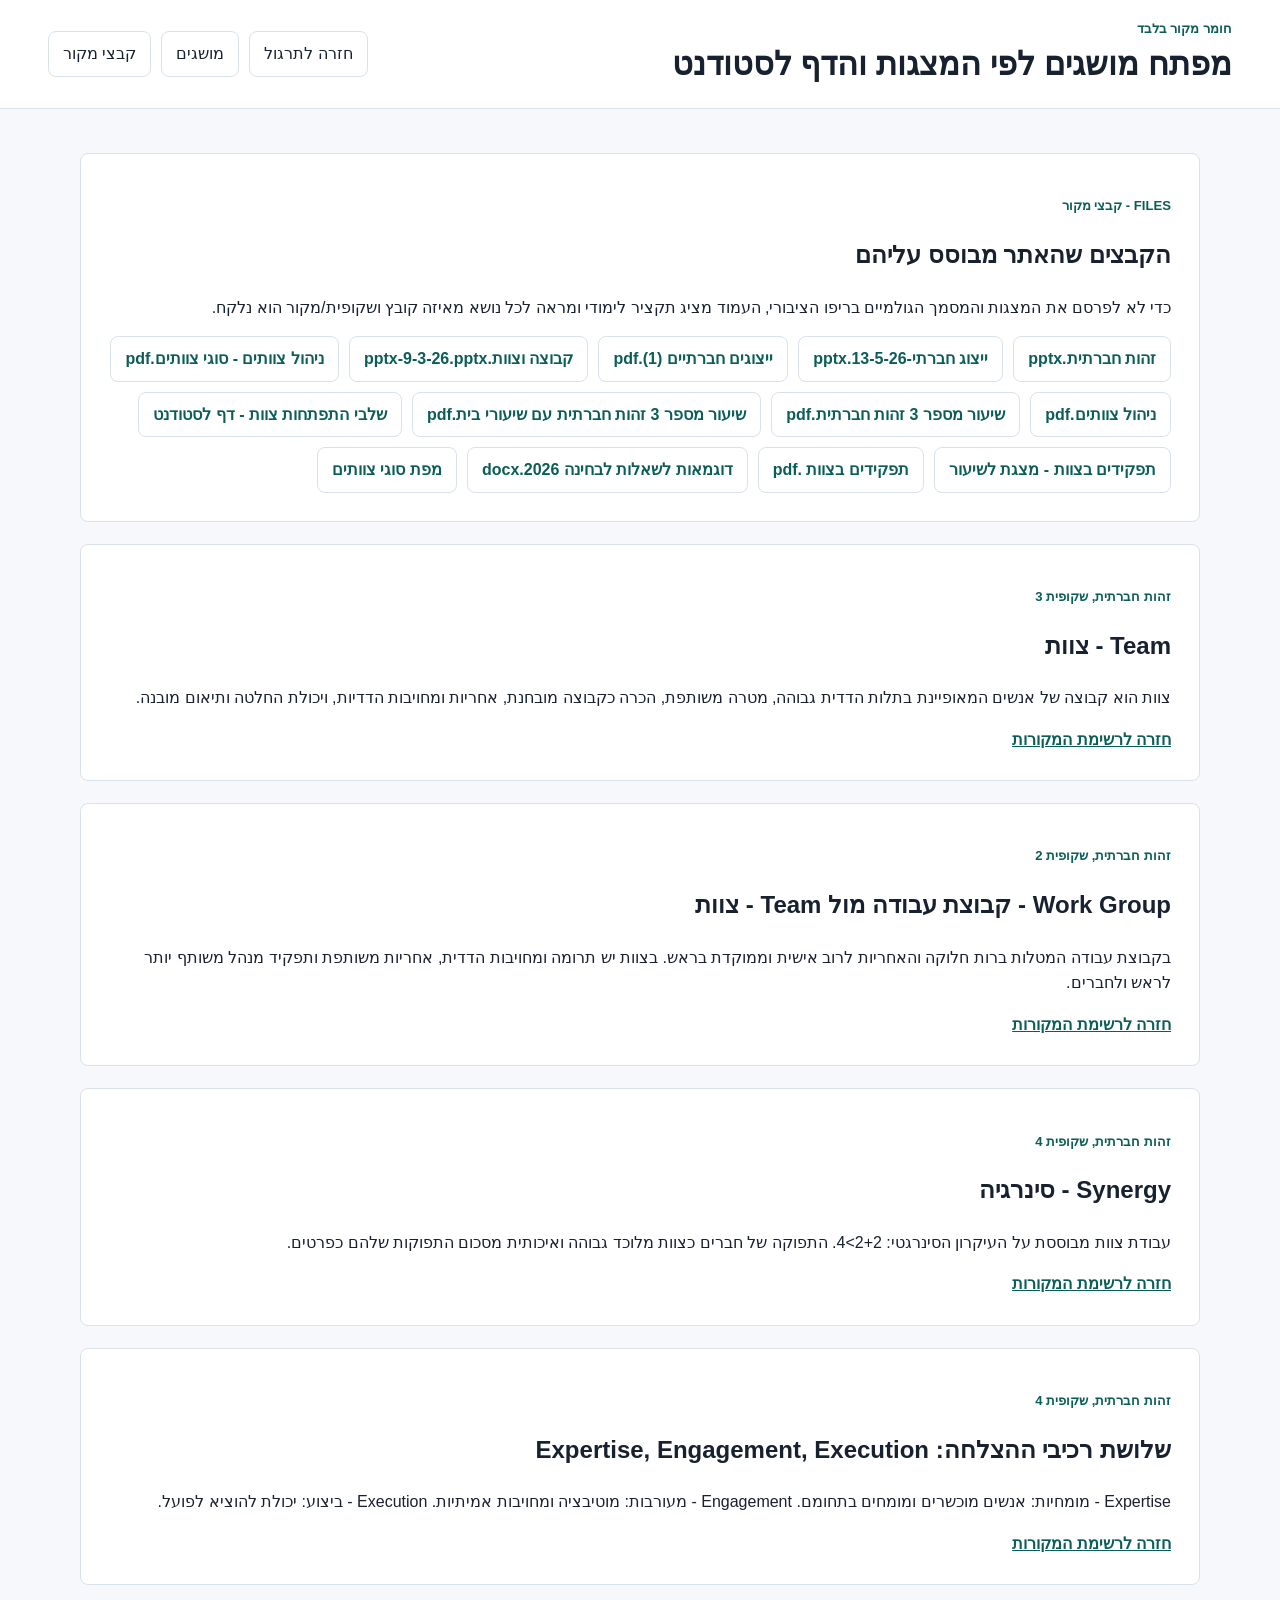
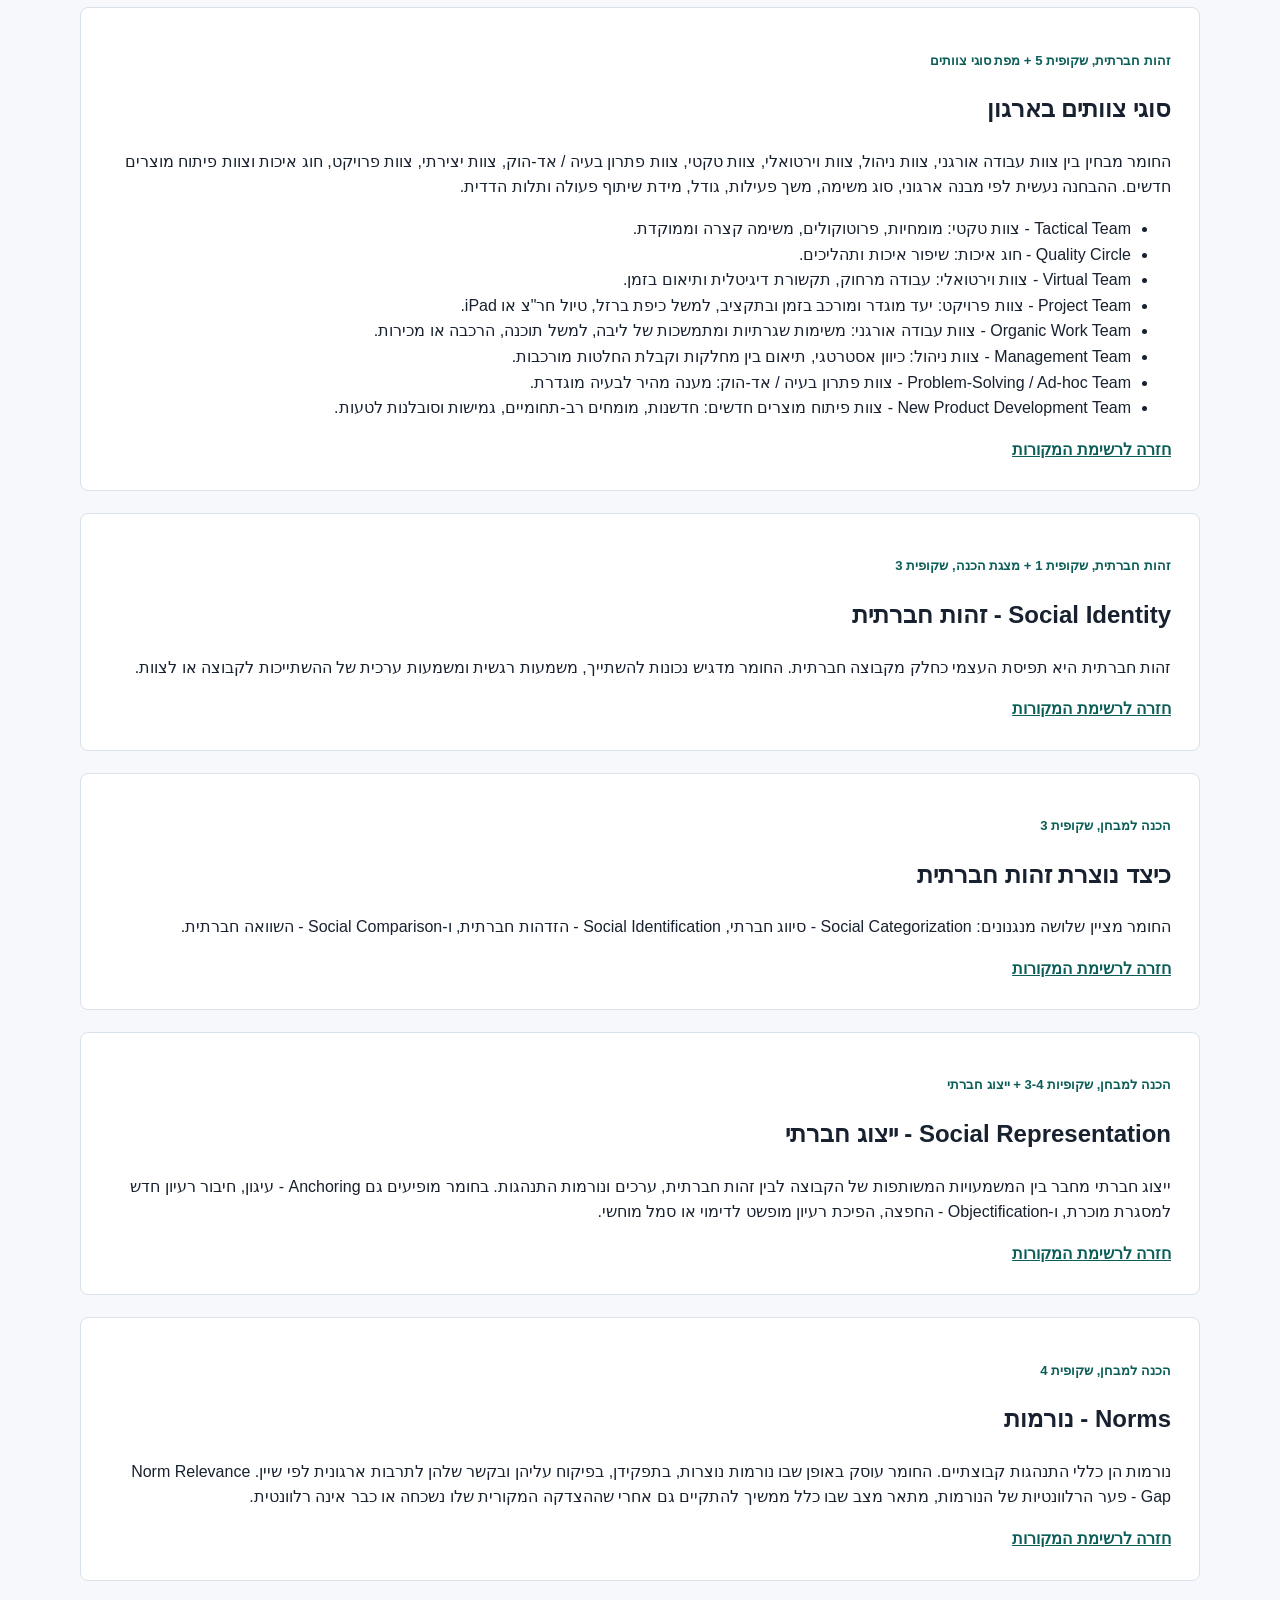
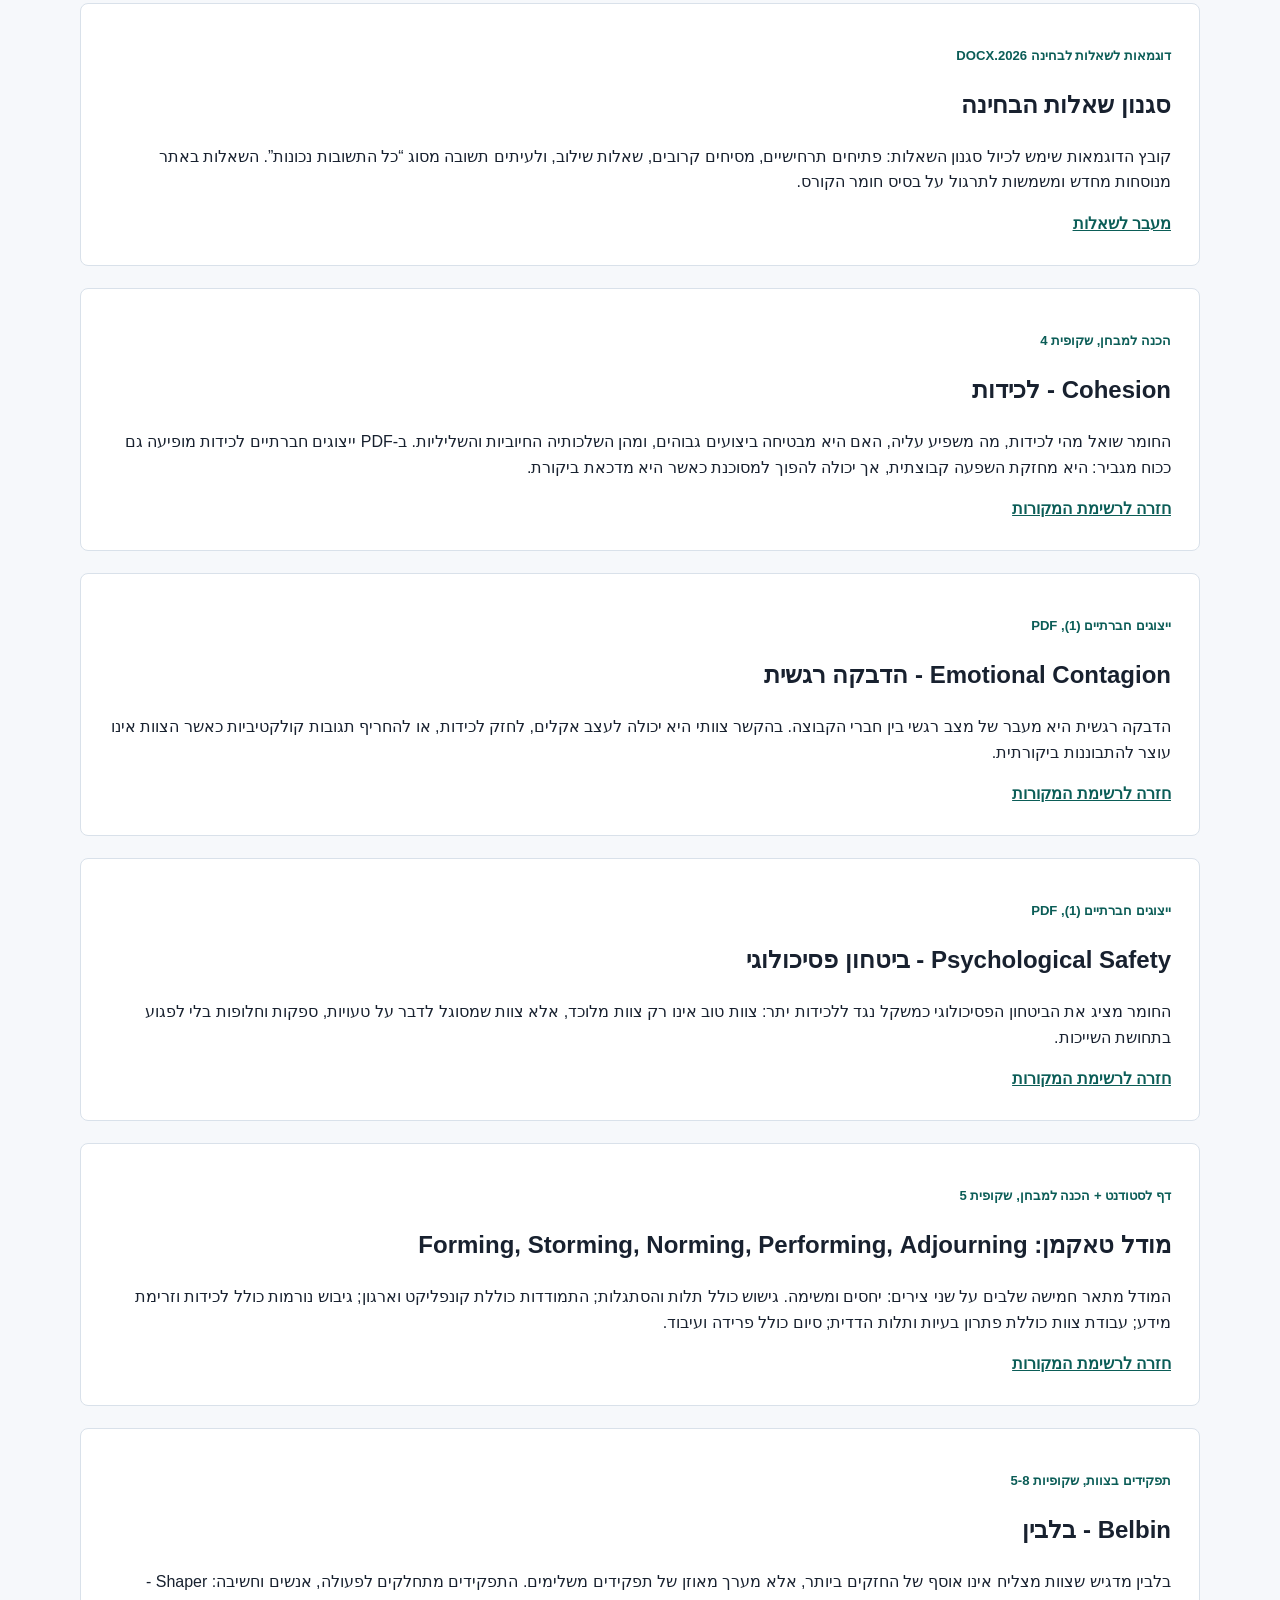
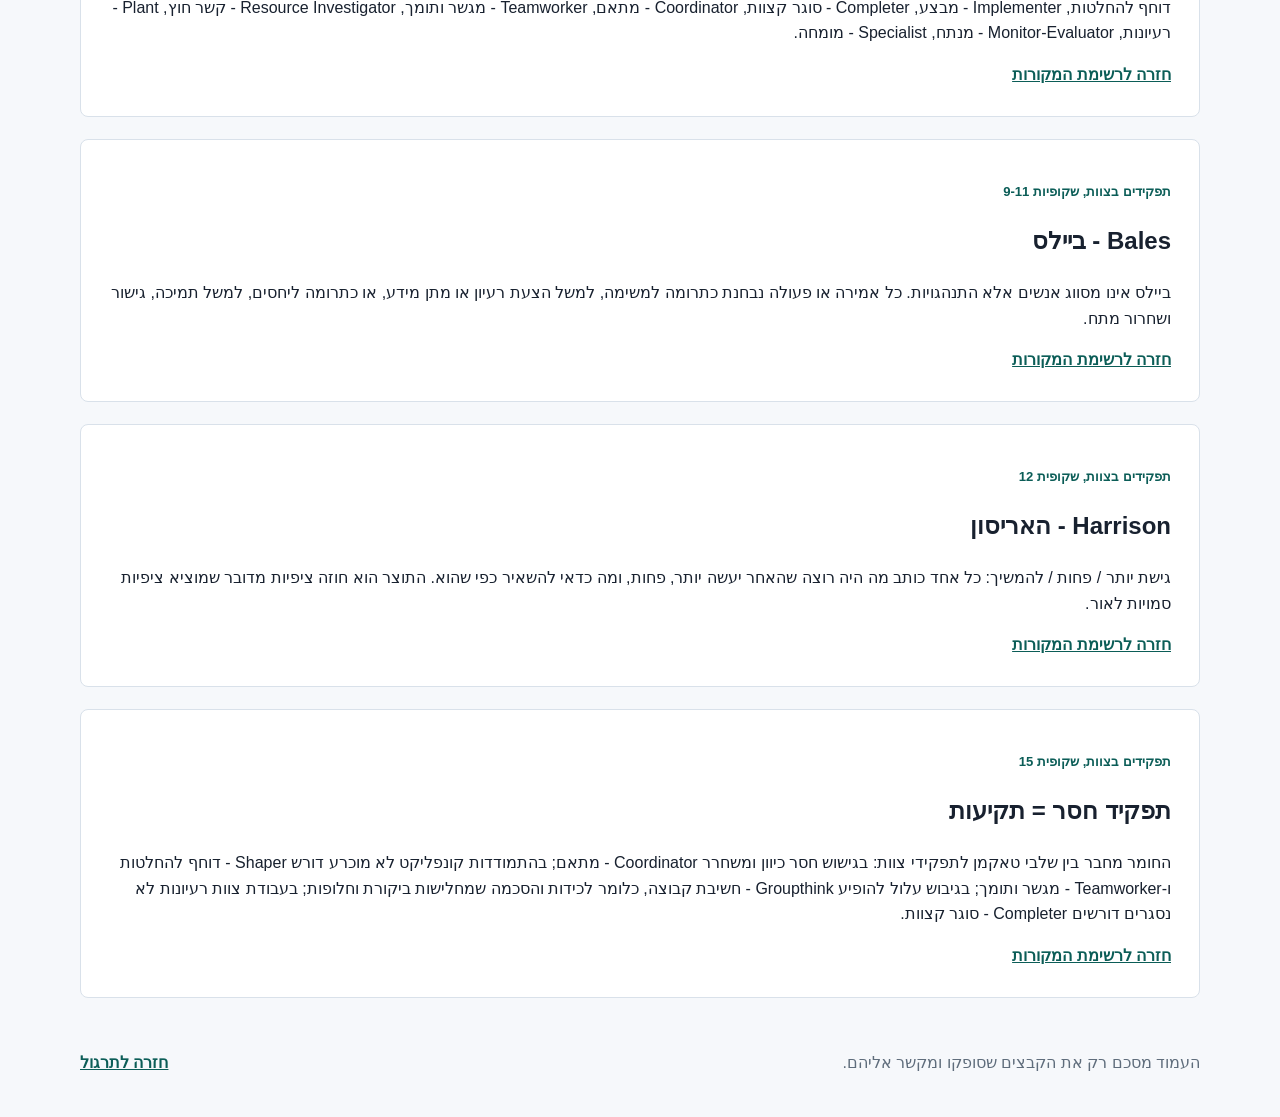
==== commit 81642477: "Add exam-style practice questions" ====
--- a/materials.html
+++ b/materials.html
@@ -36,6 +36,7 @@
         <a href="#tuckman">שלבי התפתחות צוות - דף לסטודנט</a>
         <a href="#belbin">תפקידים בצוות - מצגת לשיעור</a>
         <a href="#belbin">תפקידים בצוות .pdf</a>
+        <a href="#exam-style">דוגמאות לשאלות לבחינה 2026.docx</a>
         <a href="#team-types">מפת סוגי צוותים</a>
       </div>
     </section>
@@ -109,8 +110,15 @@
     <section id="norms" class="panel">
       <p class="eyebrow">הכנה למבחן, שקופית 4</p>
       <h2><span lang="en">Norms</span> - נורמות</h2>
-      <p>נורמות הן כללי התנהגות קבוצתיים. החומר עוסק באופן שבו נורמות נוצרות, בתפקידן, בפיקוח עליהן ובקשר שלהן לתרבות ארגונית לפי שיין.</p>
+      <p>נורמות הן כללי התנהגות קבוצתיים. החומר עוסק באופן שבו נורמות נוצרות, בתפקידן, בפיקוח עליהן ובקשר שלהן לתרבות ארגונית לפי שיין. <span lang="en">Norm Relevance Gap</span> - פער הרלוונטיות של הנורמות, מתאר מצב שבו כלל ממשיך להתקיים גם אחרי שההצדקה המקורית שלו נשכחה או כבר אינה רלוונטית.</p>
       <a href="#source-files">חזרה לרשימת המקורות</a>
+    </section>
+
+    <section id="exam-style" class="panel">
+      <p class="eyebrow">דוגמאות לשאלות לבחינה 2026.docx</p>
+      <h2>סגנון שאלות הבחינה</h2>
+      <p>קובץ הדוגמאות שימש לכיול סגנון השאלות: פתיחים תרחישיים, מסיחים קרובים, שאלות שילוב, ולעיתים תשובה מסוג “כל התשובות נכונות”. השאלות באתר מנוסחות מחדש ומשמשות לתרגול על בסיס חומר הקורס.</p>
+      <a href="index.html#quiz">מעבר לשאלות</a>
     </section>
 
     <section id="cohesion" class="panel">
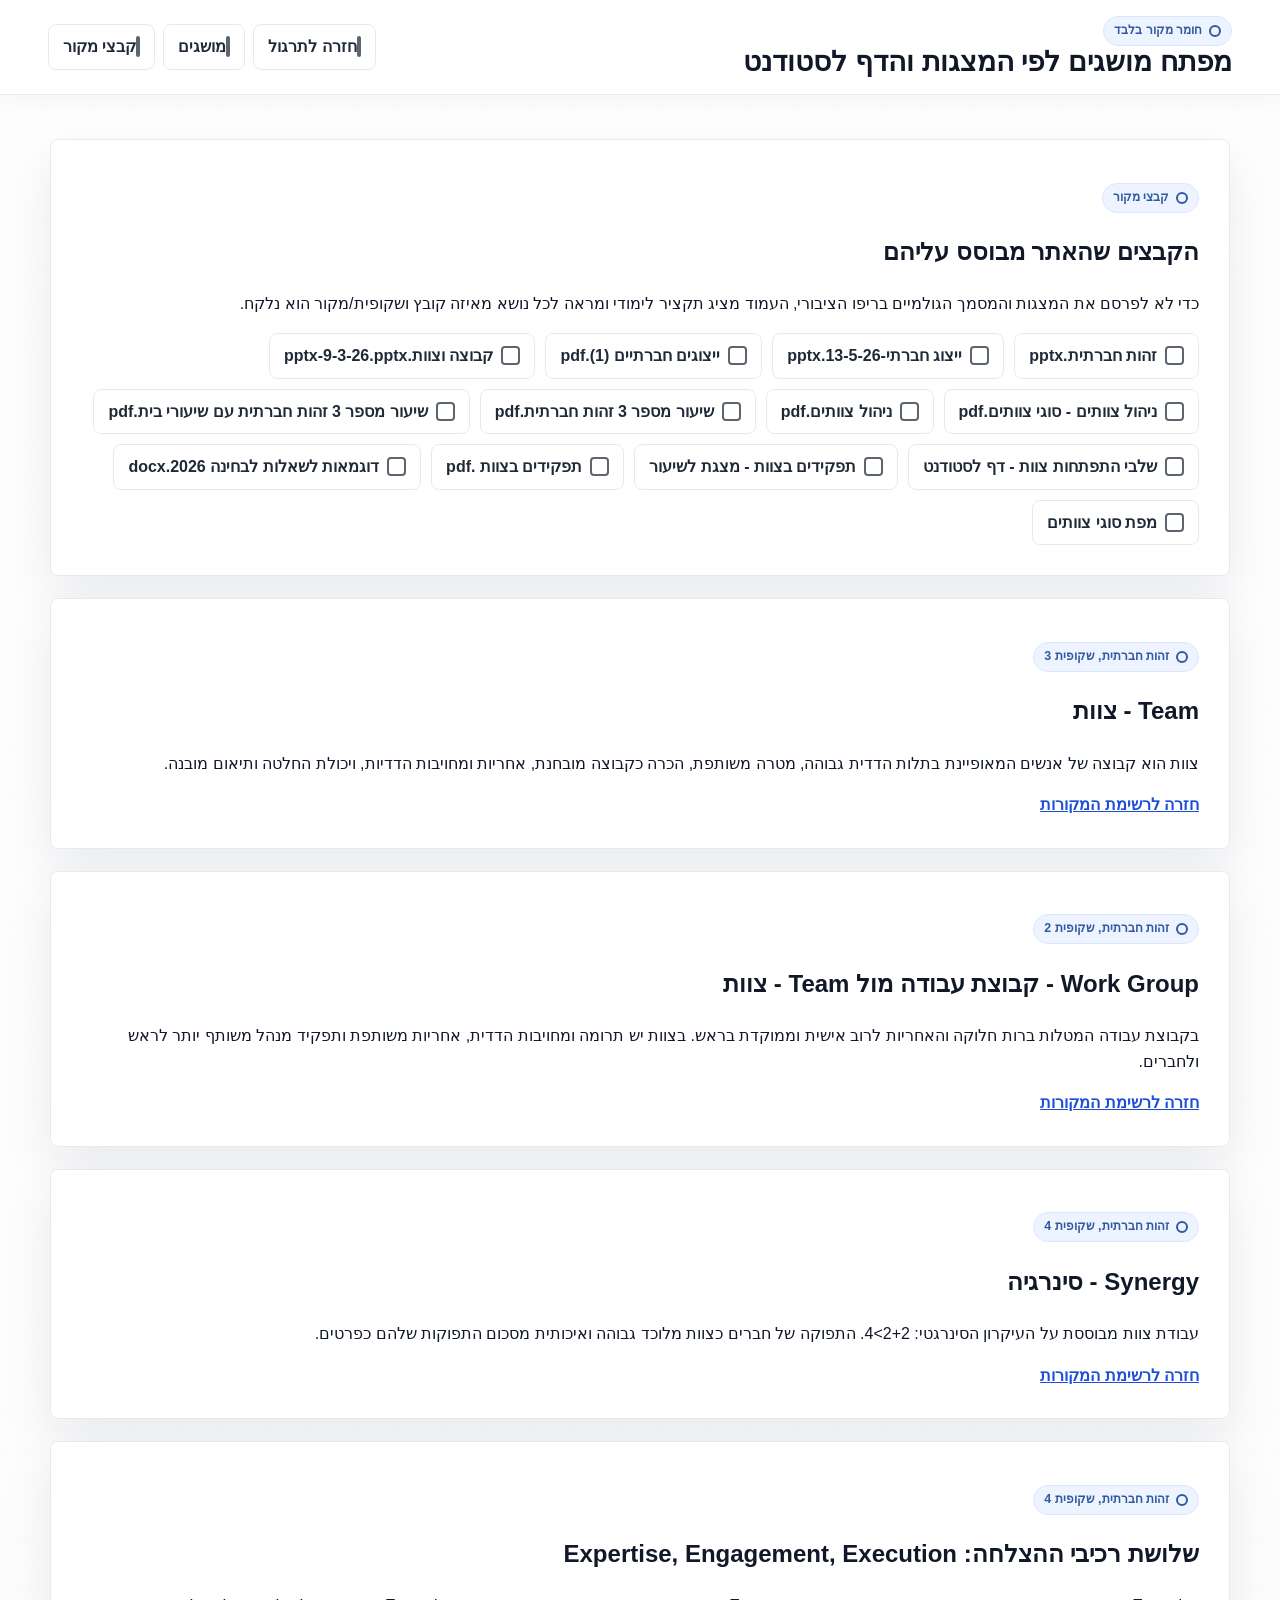
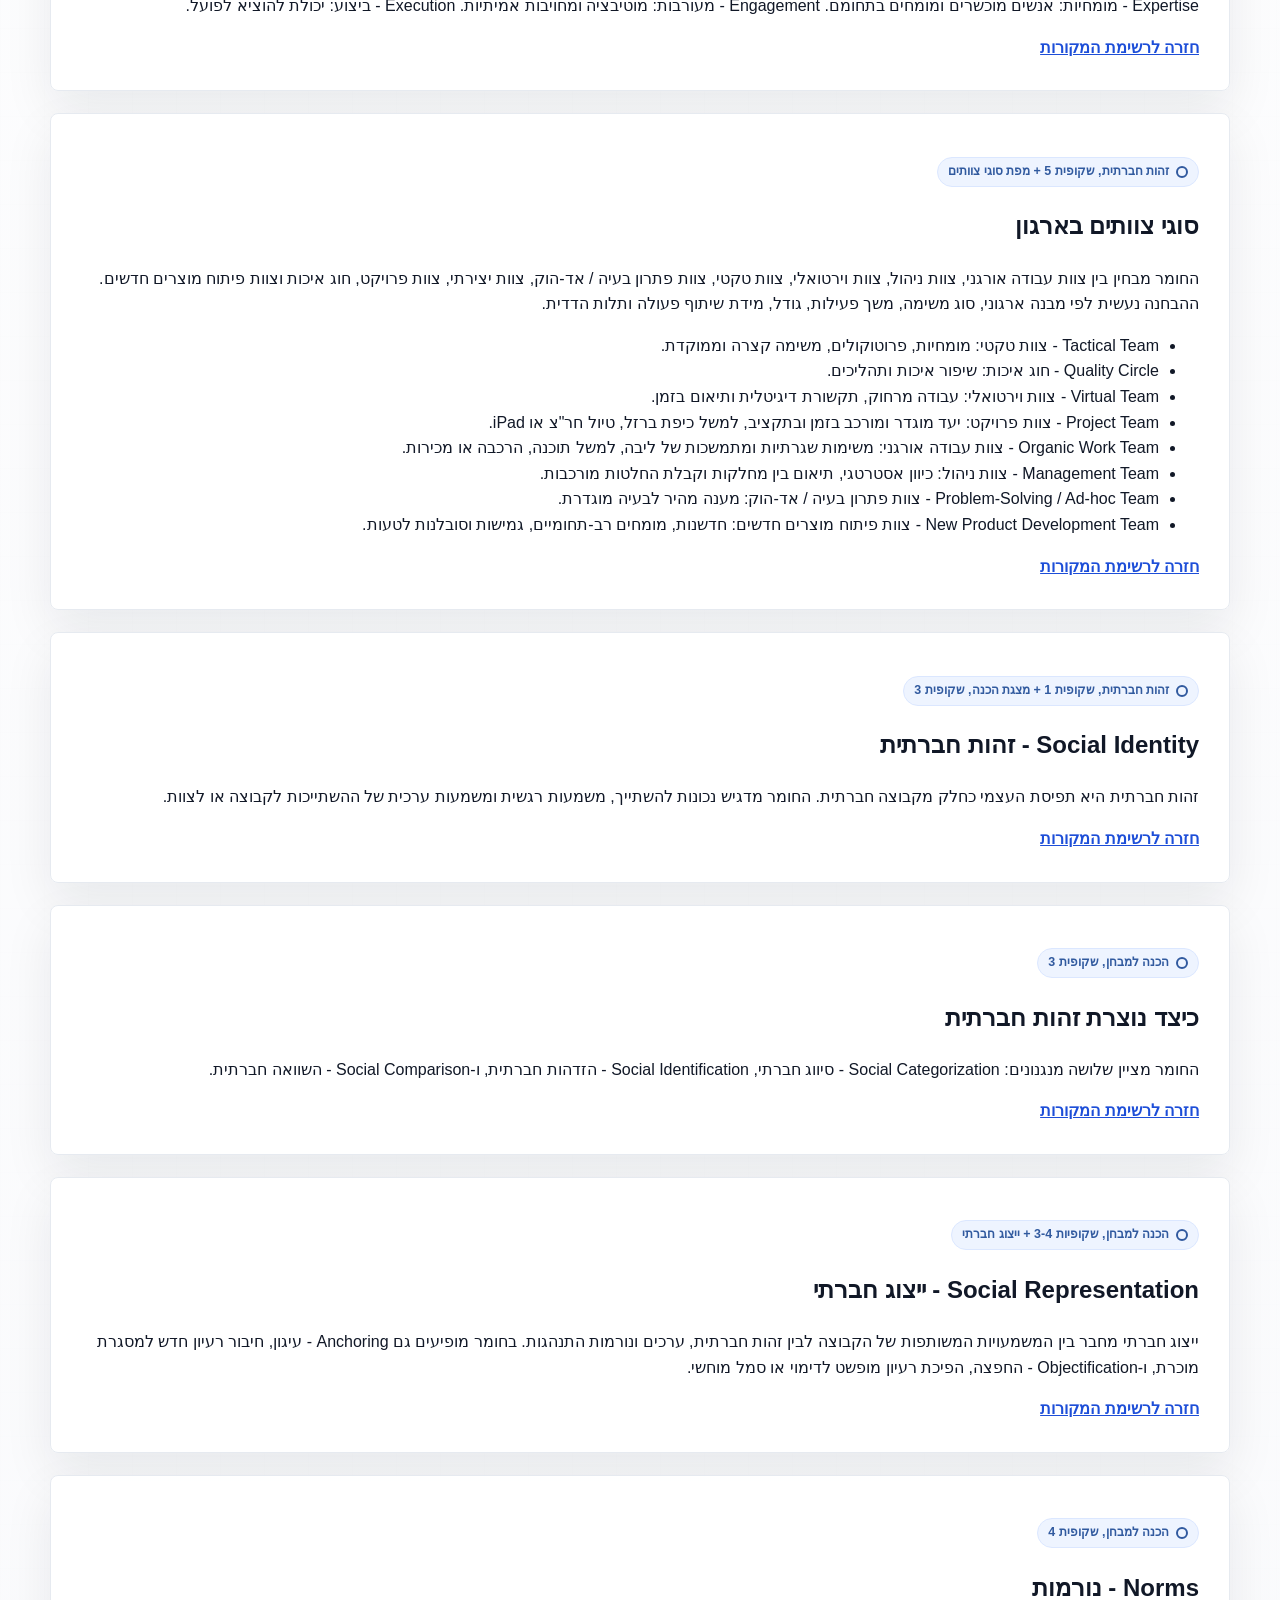
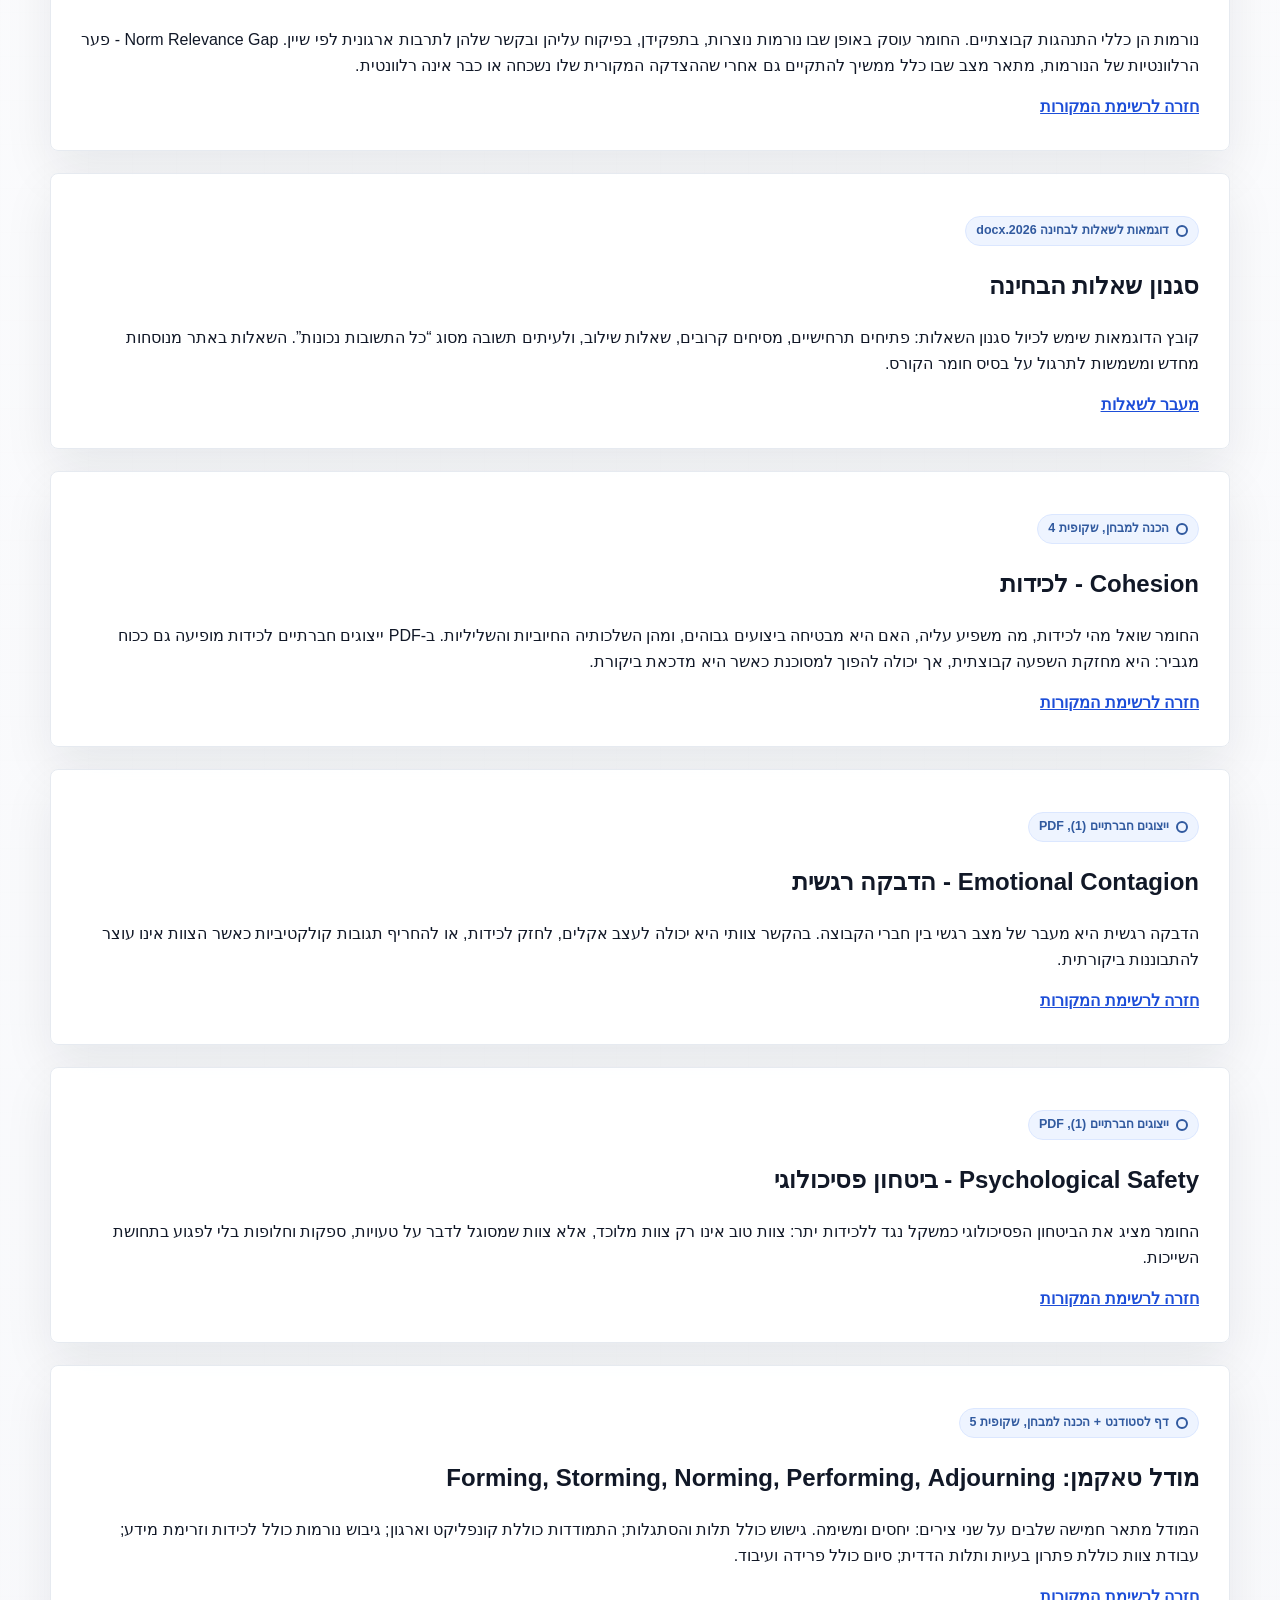
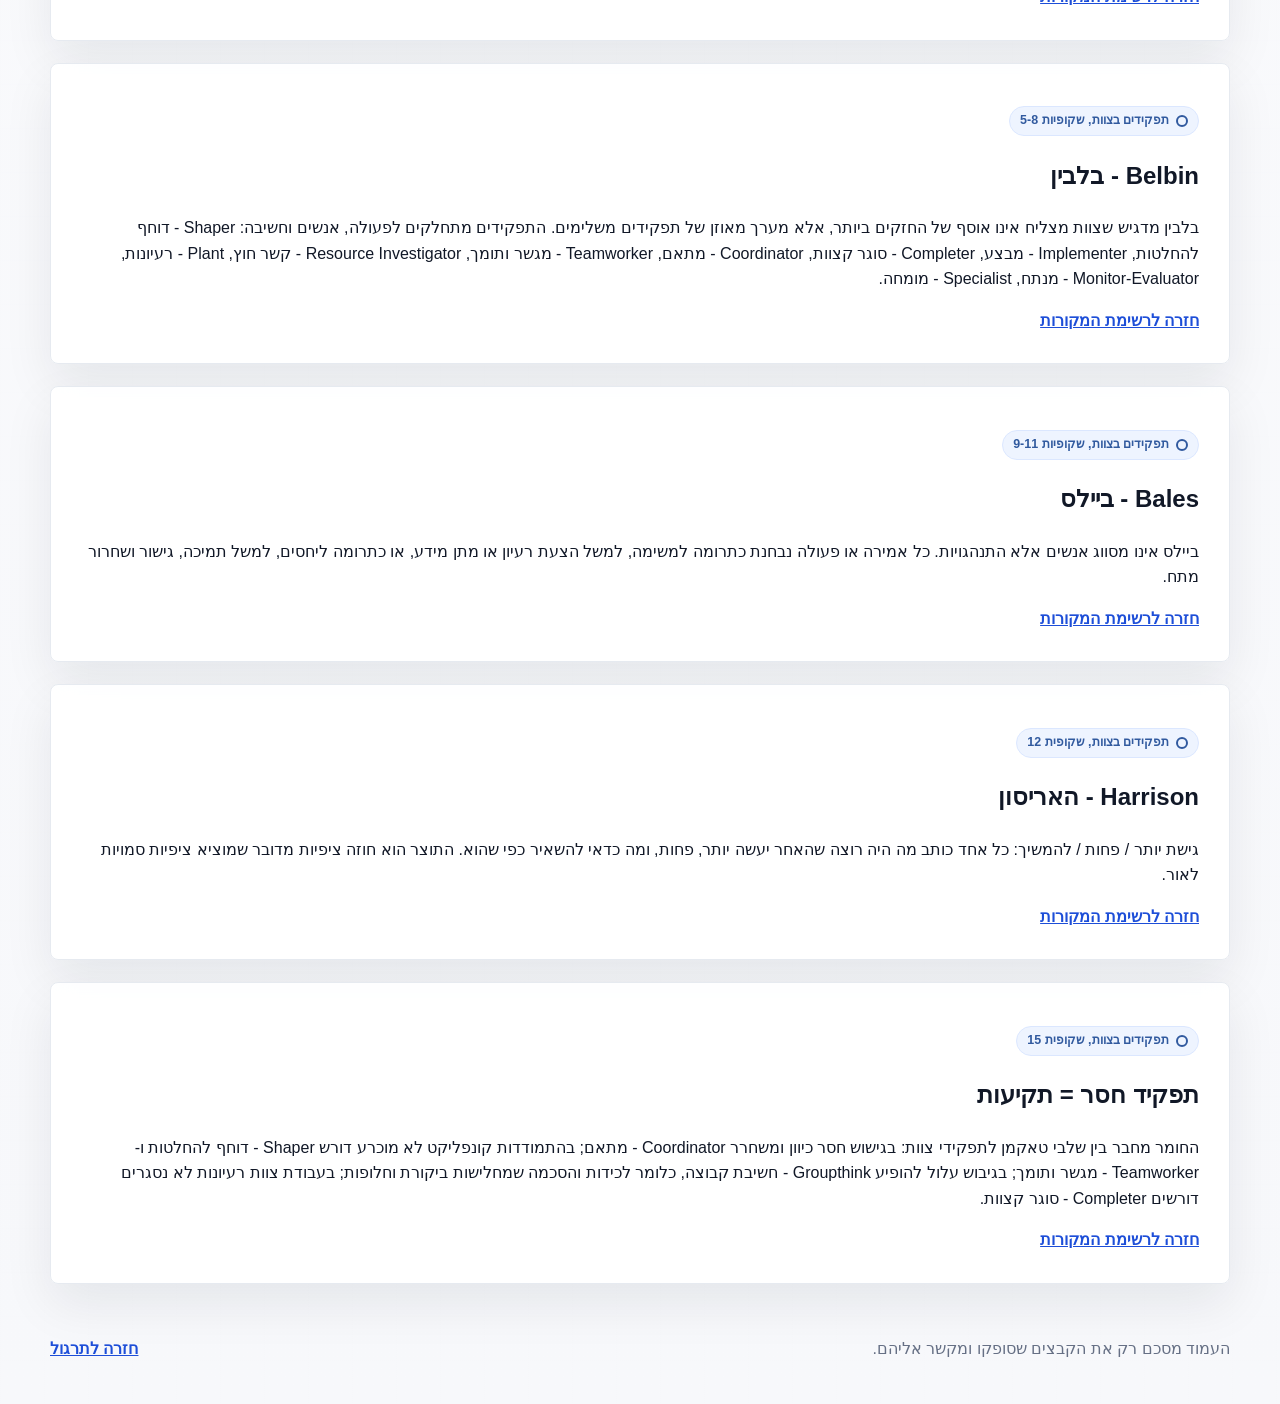
==== commit c81efca8: "Localize remaining section labels" ====
--- a/materials.html
+++ b/materials.html
@@ -21,7 +21,7 @@
 
   <main class="materials">
     <section id="source-files" class="panel">
-      <p class="eyebrow">Files - קבצי מקור</p>
+      <p class="eyebrow">קבצי מקור</p>
       <h2>הקבצים שהאתר מבוסס עליהם</h2>
       <p>כדי לא לפרסם את המצגות והמסמך הגולמיים בריפו הציבורי, העמוד מציג תקציר לימודי ומראה לכל נושא מאיזה קובץ ושקופית/מקור הוא נלקח.</p>
       <div class="source-links">
--- a/styles.css
+++ b/styles.css
@@ -1,15 +1,23 @@
 :root {
   color-scheme: light;
-  --ink: #18212f;
-  --muted: #5f6d7c;
-  --line: #d9e1ea;
-  --paper: #f6f8fb;
-  --panel: #ffffff;
-  --accent: #0f766e;
-  --accent-strong: #0b5d57;
-  --warm: #f2b84b;
-  --good: #16803c;
+  --ink: #111827;
+  --muted: #667085;
+  --quiet: #98a2b3;
+  --line: #e6eaf0;
+  --paper: #f7f8fb;
+  --panel: rgba(255, 255, 255, 0.92);
+  --accent: #2563eb;
+  --accent-strong: #1d4ed8;
+  --accent-soft: #eef4ff;
+  --violet: #6d5dfc;
+  --green: #0f9f6e;
+  --amber: #d28b00;
+  --good: #15803d;
+  --good-soft: #ecfdf3;
   --bad: #b42318;
+  --bad-soft: #fff1f0;
+  --shadow: 0 20px 50px rgba(15, 23, 42, 0.08);
+  --shadow-soft: 0 10px 30px rgba(15, 23, 42, 0.06);
   font-family: Arial, "Noto Sans Hebrew", sans-serif;
 }
 
@@ -17,9 +25,18 @@
   box-sizing: border-box;
 }
 
+html {
+  scroll-behavior: smooth;
+}
+
 body {
   margin: 0;
-  background: var(--paper);
+  background:
+    linear-gradient(180deg, rgba(255, 255, 255, 0.84), rgba(247, 248, 251, 0.96)),
+    linear-gradient(90deg, rgba(17, 24, 39, 0.035) 1px, transparent 1px),
+    linear-gradient(180deg, rgba(17, 24, 39, 0.03) 1px, transparent 1px),
+    #f7f8fb;
+  background-size: auto, 44px 44px, 44px 44px, auto;
   color: var(--ink);
   line-height: 1.6;
 }
@@ -32,15 +49,16 @@
 .topbar {
   position: sticky;
   top: 0;
-  z-index: 10;
+  z-index: 20;
   display: flex;
   align-items: center;
   justify-content: space-between;
   gap: 24px;
-  padding: 18px clamp(18px, 4vw, 48px);
-  background: rgba(255, 255, 255, 0.94);
-  border-bottom: 1px solid var(--line);
-  backdrop-filter: blur(10px);
+  padding: 16px clamp(18px, 4vw, 48px);
+  background: rgba(255, 255, 255, 0.84);
+  border-bottom: 1px solid rgba(230, 234, 240, 0.9);
+  box-shadow: 0 8px 24px rgba(15, 23, 42, 0.04);
+  backdrop-filter: blur(18px);
 }
 
 .topbar h1,
@@ -48,96 +66,207 @@
   margin: 0;
 }
 
+.topbar h1 {
+  font-size: clamp(1.2rem, 2.2vw, 1.75rem);
+  line-height: 1.15;
+}
+
+.quick-actions,
 nav {
   display: flex;
   flex-wrap: wrap;
-  gap: 10px;
-}
-
+  gap: 8px;
+}
+
+button,
 nav a,
-button,
-.term-card a {
-  min-height: 40px;
+.primary-action,
+.secondary-action,
+.term-card a,
+.source-links a {
+  min-height: 42px;
   border: 1px solid var(--line);
   border-radius: 8px;
   padding: 9px 14px;
   background: #fff;
-  color: var(--ink);
+  color: #1f2937;
   text-decoration: none;
   font: inherit;
+  font-weight: 800;
   cursor: pointer;
+  transition: transform 160ms ease, box-shadow 160ms ease, border-color 160ms ease, background 160ms ease, color 160ms ease;
+  -webkit-tap-highlight-color: transparent;
 }
 
 button:hover,
 nav a:hover,
-.term-card a:hover {
-  border-color: var(--accent);
-  color: var(--accent-strong);
+.secondary-action:hover,
+.term-card a:hover,
+.source-links a:hover {
+  border-color: #c7d7fe;
+  background: #f8fbff;
+  box-shadow: var(--shadow-soft);
+  transform: translateY(-1px);
+}
+
+.primary-action {
+  display: inline-flex;
+  align-items: center;
+  justify-content: center;
+  color: #fff;
+  background: #111827;
+  border-color: #111827;
+  box-shadow: 0 14px 28px rgba(17, 24, 39, 0.16);
+}
+
+.primary-action:hover {
+  background: #0b1220;
+  transform: translateY(-1px);
 }
 
 main,
 footer {
-  width: min(1120px, calc(100% - 32px));
+  width: min(1180px, calc(100% - 32px));
   margin: 0 auto;
 }
 
-.hero {
-  display: grid;
-  grid-template-columns: minmax(0, 1fr) auto;
-  gap: 28px;
-  align-items: end;
-  padding: clamp(34px, 7vw, 74px) 0 28px;
+.hero,
+.panel,
+.workspace-shell,
+.topic-workspace {
+  animation: fade-up 240ms ease both;
+}
+
+.command-hero {
+  display: grid;
+  grid-template-columns: minmax(0, 1.15fr) minmax(300px, 0.85fr);
+  gap: clamp(20px, 4vw, 42px);
+  align-items: stretch;
+  padding: clamp(42px, 7vw, 82px) 0 28px;
+}
+
+.hero-copy {
+  display: grid;
+  align-content: center;
 }
 
 .hero h2 {
   max-width: 780px;
-  margin: 0 0 14px;
-  font-size: clamp(2rem, 5vw, 4.8rem);
-  line-height: 1.05;
+  margin: 12px 0 16px;
+  font-size: clamp(2.35rem, 6vw, 5.4rem);
+  line-height: 0.98;
+  letter-spacing: 0;
 }
 
 .hero p {
-  max-width: 760px;
+  max-width: 720px;
   margin: 0;
   color: var(--muted);
   font-size: 1.08rem;
 }
 
-.stats {
-  display: grid;
+.hero-actions {
+  display: flex;
+  flex-wrap: wrap;
   gap: 10px;
-  min-width: 180px;
-}
-
+  margin-top: 24px;
+}
+
+.eyebrow,
+.dash-label,
+.object-meta,
+.mission-step,
+.tag {
+  display: inline-flex;
+  width: fit-content;
+  align-items: center;
+  gap: 7px;
+  border-radius: 999px;
+  font-size: 0.78rem;
+  font-weight: 900;
+  letter-spacing: 0;
+}
+
+.eyebrow,
+.dash-label,
+.object-meta,
+.tag {
+  padding: 4px 10px;
+  color: #315a9f;
+  background: #eef4ff;
+  border: 1px solid #dbe7ff;
+}
+
+.eyebrow::before,
+.dash-label::before,
+.tag::before {
+  content: "";
+  width: 8px;
+  height: 8px;
+  border: 2px solid currentColor;
+  border-radius: 50%;
+}
+
+.manager-dashboard {
+  display: grid;
+  align-content: start;
+  gap: 18px;
+  padding: 18px;
+  background:
+    linear-gradient(180deg, rgba(255, 255, 255, 0.92), rgba(248, 251, 255, 0.88));
+  border: 1px solid rgba(230, 234, 240, 0.96);
+  border-radius: 8px;
+  box-shadow: var(--shadow);
+}
+
+.dash-grid {
+  display: grid;
+  grid-template-columns: repeat(2, minmax(0, 1fr));
+  gap: 12px;
+}
+
+.dash-grid div,
 .stats span {
+  display: grid;
+  gap: 6px;
+  padding: 16px;
+  background: #fff;
+  border: 1px solid var(--line);
+  border-radius: 8px;
+  box-shadow: var(--shadow-soft);
+}
+
+.dash-grid strong,
+.stats strong {
+  font-size: clamp(1.45rem, 3vw, 2rem);
+  line-height: 1;
+}
+
+.dash-grid span,
+.stats span {
+  color: var(--muted);
+  font-size: 0.9rem;
+}
+
+.workspace-shell,
+.topic-workspace,
+.panel {
+  position: relative;
+  margin: 22px 0;
+  padding: clamp(18px, 3vw, 30px);
+  background: var(--panel);
+  border: 1px solid var(--line);
+  border-radius: 8px;
+  box-shadow: var(--shadow);
+  backdrop-filter: blur(12px);
+}
+
+.section-head {
   display: flex;
+  align-items: flex-start;
   justify-content: space-between;
   gap: 18px;
-  padding: 10px 12px;
-  background: #fff;
-  border: 1px solid var(--line);
-  border-radius: 8px;
-}
-
-.panel {
-  margin: 22px 0;
-  padding: clamp(18px, 3vw, 28px);
-  background: var(--panel);
-  border: 1px solid var(--line);
-  border-radius: 8px;
-}
-
-.compact {
-  background: #fffaf0;
-  border-color: #edd8a6;
-}
-
-.section-head {
-  display: flex;
-  align-items: center;
-  justify-content: space-between;
-  gap: 18px;
-  margin-bottom: 18px;
+  margin-bottom: 20px;
 }
 
 .section-head h2,
@@ -145,49 +274,222 @@
   margin: 0;
 }
 
-.eyebrow {
-  color: var(--accent-strong);
-  font-size: 0.82rem;
+.section-head h2 {
+  font-size: clamp(1.45rem, 3vw, 2.2rem);
+  line-height: 1.15;
+}
+
+.section-head > p {
+  max-width: 360px;
+  color: var(--muted);
+}
+
+.desk-grid {
+  display: grid;
+  grid-template-columns: repeat(7, minmax(120px, 1fr));
+  gap: 12px;
+}
+
+.desk-object {
+  --topic: var(--accent);
+  --topic-soft: var(--accent-soft);
+  position: relative;
+  display: grid;
+  min-height: 190px;
+  align-content: space-between;
+  gap: 14px;
+  padding: 16px;
+  color: var(--ink);
+  background:
+    linear-gradient(180deg, rgba(255, 255, 255, 0.96), rgba(255, 255, 255, 0.88)),
+    var(--topic-soft);
+  border: 1px solid color-mix(in srgb, var(--topic), #ffffff 76%);
+  box-shadow: var(--shadow-soft);
+  text-align: right;
+}
+
+.desk-object::after {
+  content: "";
+  position: absolute;
+  inset: auto 14px 12px 14px;
+  height: 2px;
+  background: color-mix(in srgb, var(--topic), #ffffff 45%);
+  opacity: 0.75;
+}
+
+.desk-object:hover,
+.desk-object.active {
+  border-color: color-mix(in srgb, var(--topic), #ffffff 35%);
+  background: #fff;
+  transform: translateY(-4px);
+}
+
+.desk-object.active {
+  box-shadow: 0 18px 42px color-mix(in srgb, var(--topic), transparent 74%);
+}
+
+.object-icon {
+  width: 42px;
+  height: 42px;
+  border: 2px solid var(--topic);
+  border-radius: 8px;
+  background:
+    linear-gradient(var(--topic), var(--topic)) 50% 48% / 18px 2px no-repeat,
+    linear-gradient(var(--topic), var(--topic)) 50% 60% / 12px 2px no-repeat;
+  opacity: 0.9;
+}
+
+.desk-object:nth-child(2) .object-icon {
+  border-radius: 6px;
+  transform: rotate(45deg);
+  background:
+    linear-gradient(var(--topic), var(--topic)) center / 2px 24px no-repeat,
+    linear-gradient(var(--topic), var(--topic)) center / 24px 2px no-repeat;
+}
+
+.desk-object:nth-child(3) .object-icon {
+  width: 50px;
+  background:
+    linear-gradient(var(--topic), var(--topic)) 9px 10px / 28px 2px no-repeat,
+    linear-gradient(var(--topic), var(--topic)) 9px 20px / 22px 2px no-repeat,
+    linear-gradient(var(--topic), var(--topic)) 9px 30px / 30px 2px no-repeat;
+}
+
+.desk-object:nth-child(4) .object-icon {
+  border-radius: 50% 50% 8px 8px;
+}
+
+.desk-object:nth-child(5) .object-icon {
+  width: 52px;
+  border-radius: 8px 8px 4px 4px;
+}
+
+.desk-object:nth-child(6) .object-icon {
+  border-radius: 50%;
+  background:
+    radial-gradient(circle at center, var(--topic) 0 4px, transparent 5px),
+    linear-gradient(var(--topic), var(--topic)) center / 24px 2px no-repeat;
+}
+
+.desk-object:nth-child(7) .object-icon {
+  background:
+    linear-gradient(var(--topic), var(--topic)) 9px 28px / 5px 8px no-repeat,
+    linear-gradient(var(--topic), var(--topic)) 19px 20px / 5px 16px no-repeat,
+    linear-gradient(var(--topic), var(--topic)) 29px 12px / 5px 24px no-repeat;
+}
+
+.desk-object strong {
+  font-size: 1.02rem;
+  line-height: 1.25;
+}
+
+.desk-object small {
+  color: var(--muted);
+}
+
+.mission-layout {
+  display: grid;
+  grid-template-columns: repeat(2, minmax(0, 1fr));
+  gap: 14px;
+}
+
+.mission-card {
+  display: grid;
+  gap: 12px;
+  min-height: 190px;
+  padding: 18px;
+  background: #fff;
+  border: 1px solid var(--line);
+  border-radius: 8px;
+  box-shadow: var(--shadow-soft);
+}
+
+.mission-step {
+  padding: 3px 8px;
+  color: var(--quiet);
+  border: 1px solid var(--line);
+}
+
+.mission-card h3,
+.mission-card p {
+  margin: 0;
+}
+
+.mission-card h3 {
+  font-size: 1.08rem;
+}
+
+.scenario-intro {
+  background:
+    linear-gradient(180deg, rgba(255, 255, 255, 0.94), rgba(246, 249, 255, 0.94));
+}
+
+.learning-cards {
+  display: grid;
+  gap: 8px;
+}
+
+.learning-cards div,
+.practice-item {
+  padding: 12px;
+  background: #f8fafc;
+  border: 1px solid var(--line);
+  border-radius: 8px;
+}
+
+.mini-practice {
+  display: grid;
+  gap: 8px;
+}
+
+.practice-item {
+  --topic: var(--accent);
+  --topic-soft: var(--accent-soft);
+  background: var(--topic-soft);
+  border-color: color-mix(in srgb, var(--topic), #ffffff 72%);
+}
+
+.practice-item summary {
+  cursor: pointer;
   font-weight: 800;
-  letter-spacing: 0;
-  text-transform: uppercase;
-}
-
-input[type="search"] {
-  width: min(360px, 100%);
-  min-height: 42px;
-  border: 1px solid var(--line);
-  border-radius: 8px;
-  padding: 8px 12px;
-  font: inherit;
+}
+
+.practice-item p {
+  margin-top: 10px;
 }
 
 .quiz-layout {
   display: grid;
-  grid-template-columns: 190px minmax(0, 1fr);
+  grid-template-columns: 220px minmax(0, 1fr);
   gap: 18px;
   align-items: start;
 }
 
 .progress-box {
   position: sticky;
-  top: 94px;
-  display: grid;
-  gap: 8px;
+  top: 92px;
+  display: grid;
+  gap: 10px;
   padding: 16px;
-  background: #edf7f6;
-  border: 1px solid #b8dbd7;
-  border-radius: 8px;
+  background: #fff;
+  border: 1px solid var(--line);
+  border-radius: 8px;
+  box-shadow: var(--shadow-soft);
 }
 
 .progress-box strong {
-  font-size: 1.8rem;
+  font-size: 2rem;
+  line-height: 1;
+}
+
+.progress-box small {
+  color: var(--muted);
 }
 
 .meter {
-  height: 10px;
+  height: 9px;
   overflow: hidden;
-  background: #d5e7e5;
+  background: #eef2f6;
   border-radius: 999px;
 }
 
@@ -195,8 +497,8 @@
   display: block;
   width: 0;
   height: 100%;
-  background: var(--accent);
-  transition: width 180ms ease;
+  background: #111827;
+  transition: width 220ms ease;
 }
 
 .stack {
@@ -205,26 +507,29 @@
 }
 
 .card {
+  --topic: var(--accent);
+  --topic-soft: var(--accent-soft);
+  position: relative;
+  overflow: hidden;
   padding: 18px;
   background: #fff;
   border: 1px solid var(--line);
-  border-radius: 8px;
+  border-inline-start: 4px solid var(--topic);
+  border-radius: 8px;
+  box-shadow: var(--shadow-soft);
+  animation: fade-up 180ms ease both;
+  transition: transform 160ms ease, box-shadow 160ms ease, border-color 160ms ease;
+}
+
+.card:hover {
+  transform: translateY(-2px);
+  box-shadow: 0 16px 36px rgba(15, 23, 42, 0.09);
 }
 
 .card h3 {
   margin: 8px 0 12px;
-  font-size: 1.15rem;
-}
-
-.tag {
-  display: inline-flex;
-  padding: 4px 8px;
-  background: #edf7f6;
-  border: 1px solid #c7e3df;
-  border-radius: 999px;
-  color: var(--accent-strong);
-  font-size: 0.82rem;
-  font-weight: 700;
+  font-size: 1.12rem;
+  line-height: 1.35;
 }
 
 .answers {
@@ -235,6 +540,15 @@
 .answers button {
   width: 100%;
   text-align: right;
+  color: #1f2937;
+  background: #fff;
+  border-color: var(--line);
+  box-shadow: none;
+}
+
+.answers button:hover {
+  border-color: color-mix(in srgb, var(--topic), #ffffff 45%);
+  background: var(--topic-soft);
 }
 
 .answers button.correct {
@@ -242,20 +556,46 @@
 }
 
 .answers button.picked-correct {
-  background: #eaf8ef;
+  background: var(--good-soft);
+  animation: answer-pop 180ms ease both;
 }
 
 .answers button.picked-wrong {
-  background: #fdeceb;
+  background: var(--bad-soft);
   border-color: var(--bad);
+  animation: answer-shake 220ms ease both;
 }
 
 .explanation,
 .scenario-answer {
   margin: 12px 0 0;
   padding: 12px;
-  background: #f7fafc;
-  border-right: 4px solid var(--warm);
+  background: #fffaf0;
+  border-right: 4px solid var(--amber);
+  border-radius: 8px;
+}
+
+.explanation:not([hidden]),
+.scenario-answer:not([hidden]) {
+  animation: reveal 180ms ease both;
+}
+
+input[type="search"] {
+  width: min(360px, 100%);
+  min-height: 44px;
+  border: 1px solid var(--line);
+  border-radius: 8px;
+  padding: 8px 12px;
+  font: inherit;
+  background: #fff;
+  box-shadow: var(--shadow-soft);
+  transition: border-color 160ms ease, box-shadow 160ms ease;
+}
+
+input[type="search"]:focus {
+  border-color: #b9ccff;
+  box-shadow: 0 0 0 4px rgba(37, 99, 235, 0.12);
+  outline: none;
 }
 
 .term-grid {
@@ -276,7 +616,7 @@
 
 .term-card strong {
   display: block;
-  color: var(--accent-strong);
+  color: var(--topic);
 }
 
 .term-card small {
@@ -285,11 +625,26 @@
   font-weight: 700;
 }
 
-.term-card a {
+.term-card a,
+.source-links a {
   display: inline-flex;
   align-items: center;
   justify-content: center;
+  gap: 8px;
   width: max-content;
+}
+
+.term-card a::before,
+.source-links a::before,
+nav a::before,
+#resetQuiz::before,
+#markTopicComplete::before {
+  content: "";
+  width: 15px;
+  height: 15px;
+  border: 2px solid currentColor;
+  border-radius: 4px;
+  opacity: 0.72;
 }
 
 .source-map {
@@ -301,7 +656,7 @@
   width: 100%;
   max-height: 560px;
   object-fit: contain;
-  background: #eef4f8;
+  background: #f8fafc;
   border: 1px solid var(--line);
   border-radius: 8px;
 }
@@ -318,18 +673,14 @@
   gap: 10px;
 }
 
-.source-links a {
-  min-height: 40px;
-  border: 1px solid var(--line);
-  border-radius: 8px;
-  padding: 9px 14px;
-  background: #fff;
-  text-decoration: none;
-}
-
 .mistakes {
   margin: 0;
   padding-right: 20px;
+}
+
+.compact {
+  background: #fffdf7;
+  border-color: #f2dfb8;
 }
 
 footer {
@@ -344,7 +695,119 @@
   padding-top: 22px;
 }
 
-@media (max-width: 760px) {
+.materials .panel h2 {
+  margin-top: 8px;
+}
+
+.topic-1 {
+  --topic: #2563eb;
+  --topic-soft: #eef4ff;
+}
+
+.topic-2 {
+  --topic: #6d5dfc;
+  --topic-soft: #f1efff;
+}
+
+.topic-3 {
+  --topic: #0891b2;
+  --topic-soft: #edfafd;
+}
+
+.topic-4 {
+  --topic: #0f9f6e;
+  --topic-soft: #edfbf5;
+}
+
+.topic-5 {
+  --topic: #d28b00;
+  --topic-soft: #fff8e8;
+}
+
+.topic-6 {
+  --topic: #b54708;
+  --topic-soft: #fff3eb;
+}
+
+.topic-7 {
+  --topic: #7c3aed;
+  --topic-soft: #f4efff;
+}
+
+.topic-8 {
+  --topic: #475467;
+  --topic-soft: #f2f4f7;
+}
+
+.stats {
+  display: grid;
+  gap: 10px;
+  min-width: 180px;
+}
+
+.stats span {
+  display: flex;
+  justify-content: space-between;
+  gap: 18px;
+}
+
+@keyframes fade-up {
+  from {
+    opacity: 0;
+    transform: translateY(8px);
+  }
+
+  to {
+    opacity: 1;
+    transform: translateY(0);
+  }
+}
+
+@keyframes reveal {
+  from {
+    opacity: 0;
+    transform: translateY(-4px);
+  }
+
+  to {
+    opacity: 1;
+    transform: translateY(0);
+  }
+}
+
+@keyframes answer-pop {
+  50% {
+    transform: scale(1.01);
+  }
+}
+
+@keyframes answer-shake {
+  25% {
+    transform: translateX(3px);
+  }
+
+  75% {
+    transform: translateX(-3px);
+  }
+}
+
+@media (prefers-reduced-motion: reduce) {
+  *,
+  *::before,
+  *::after {
+    scroll-behavior: auto !important;
+    animation-duration: 1ms !important;
+    transition-duration: 1ms !important;
+  }
+}
+
+@media (max-width: 1040px) {
+  .desk-grid {
+    grid-template-columns: repeat(4, minmax(150px, 1fr));
+  }
+}
+
+@media (max-width: 820px) {
   .topbar,
   .section-head,
   footer {
@@ -352,12 +815,73 @@
     flex-direction: column;
   }
 
-  .hero,
-  .quiz-layout {
+  .command-hero,
+  .quiz-layout,
+  .mission-layout {
     grid-template-columns: 1fr;
+  }
+
+  .desk-grid {
+    grid-template-columns: repeat(2, minmax(0, 1fr));
+  }
+
+  main,
+  footer {
+    width: min(100% - 22px, 1180px);
+  }
+
+  nav a,
+  button,
+  .term-card a,
+  .source-links a,
+  .primary-action,
+  .secondary-action {
+    min-height: 46px;
+  }
+
+  .topbar {
+    padding: 14px 12px;
+  }
+
+  .quick-actions {
+    display: grid;
+    grid-template-columns: repeat(2, minmax(0, 1fr));
+  }
+
+  nav a {
+    justify-content: center;
+    padding-inline: 10px;
+  }
+
+  .hero h2 {
+    font-size: clamp(2.15rem, 11vw, 3.1rem);
+  }
+
+  .dash-grid {
+    grid-template-columns: 1fr;
+  }
+
+  .desk-object {
+    min-height: 170px;
   }
 
   .progress-box {
     position: static;
   }
 }
+
+@media (max-width: 520px) {
+  .desk-grid,
+  .quick-actions,
+  .hero-actions {
+    grid-template-columns: 1fr;
+  }
+
+  .hero-actions {
+    display: grid;
+  }
+
+  .desk-object {
+    min-height: 150px;
+  }
+}
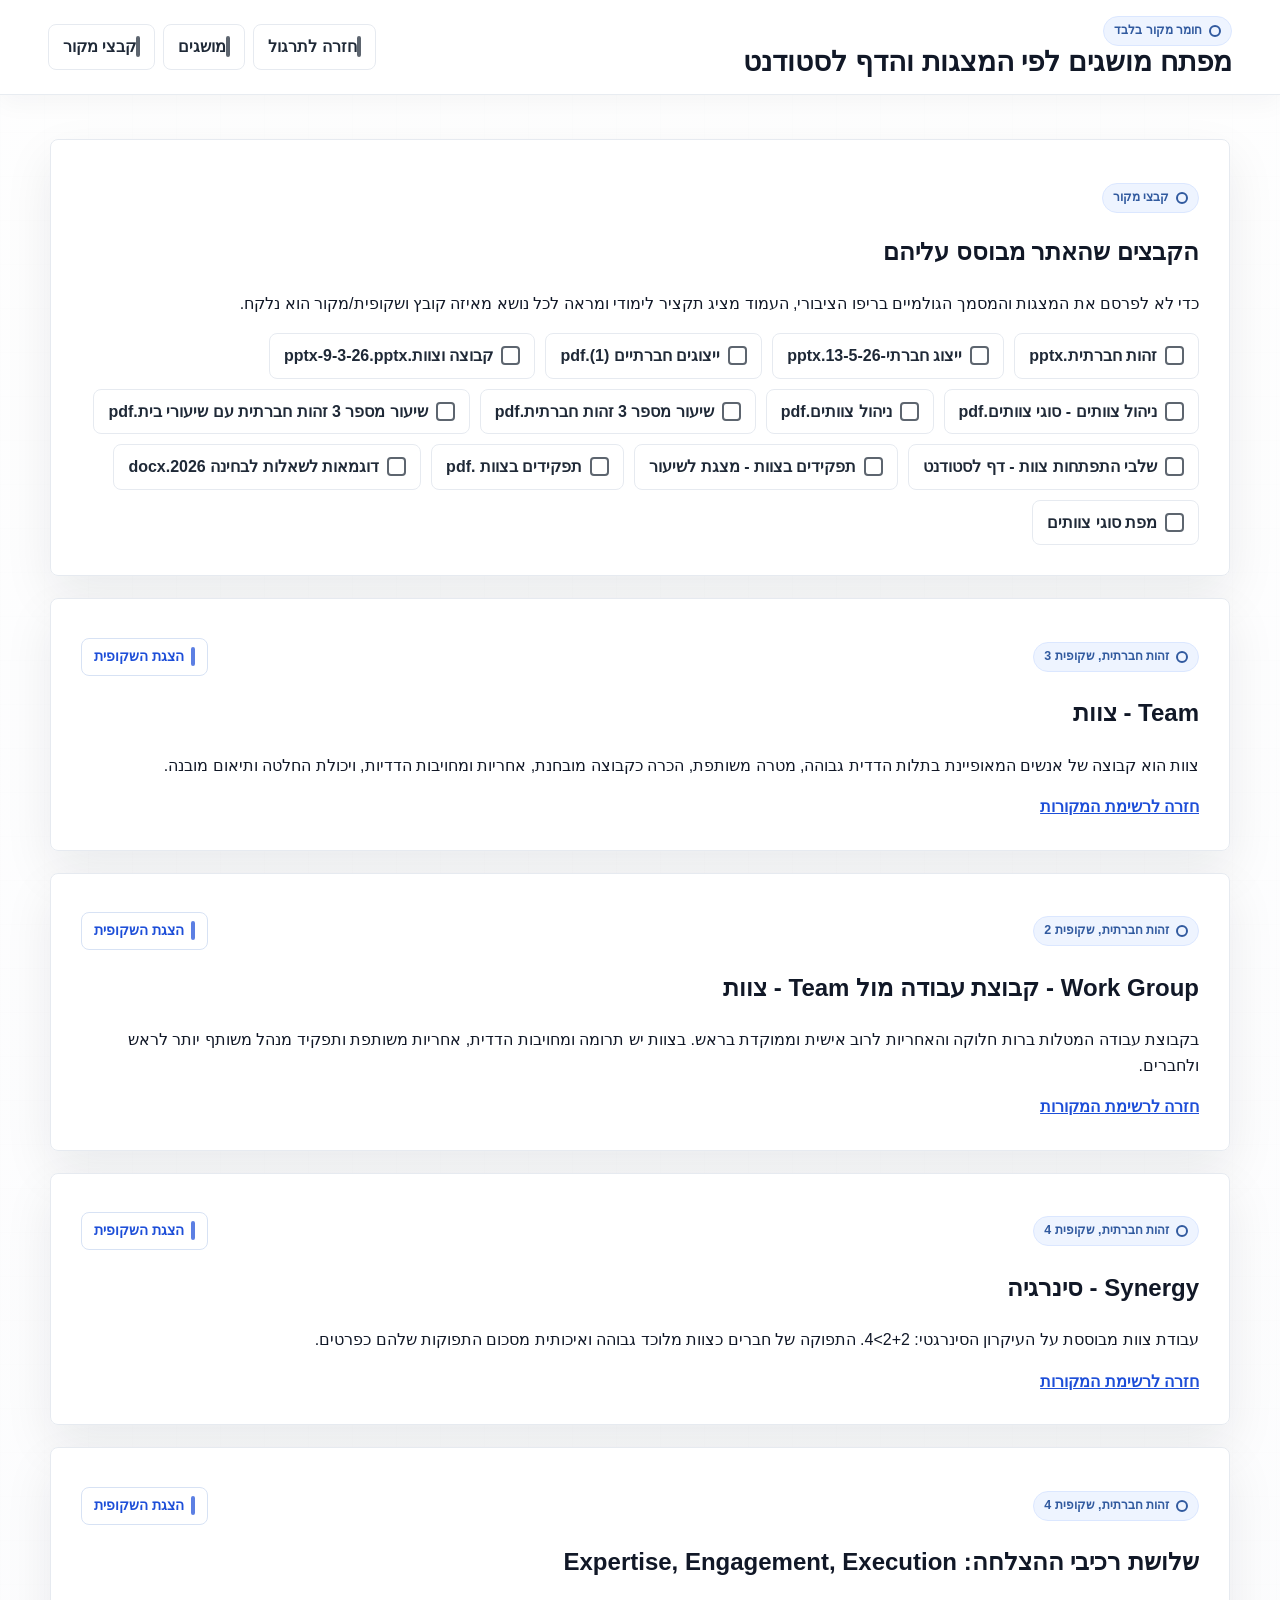
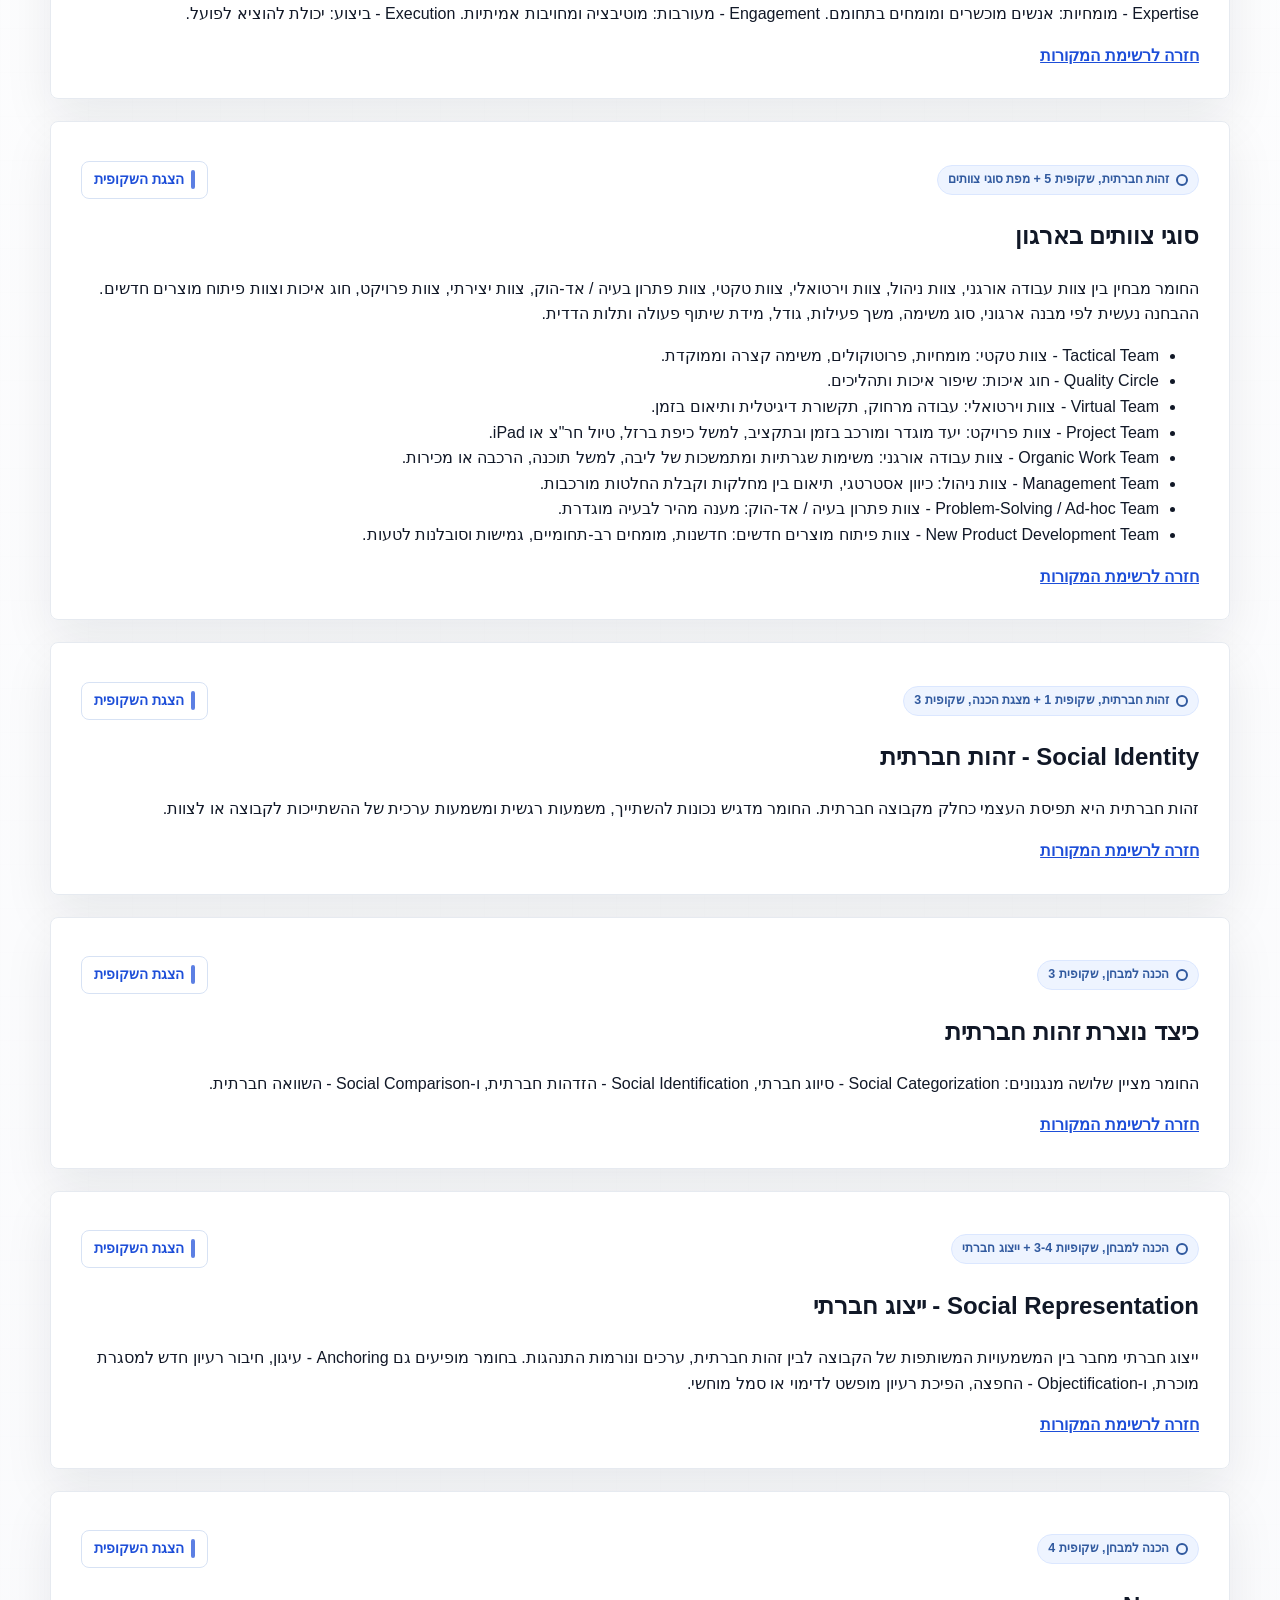
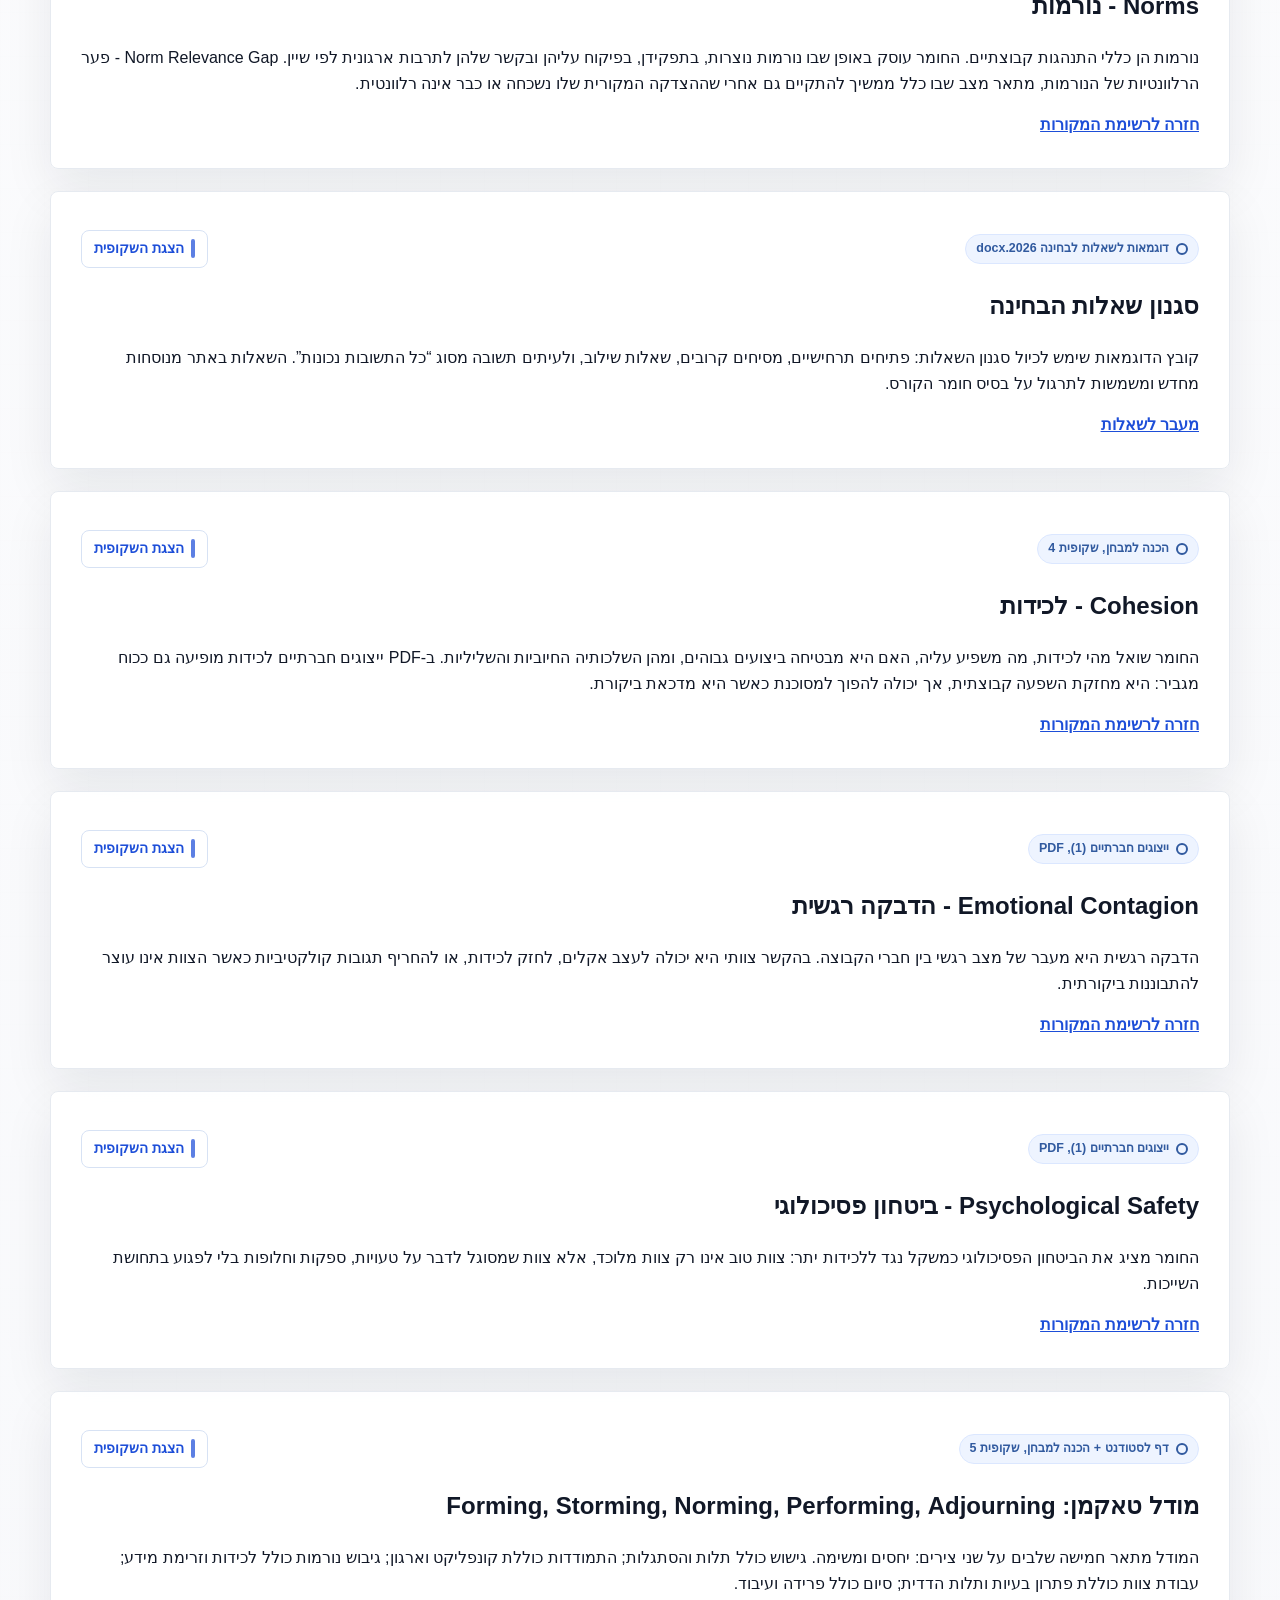
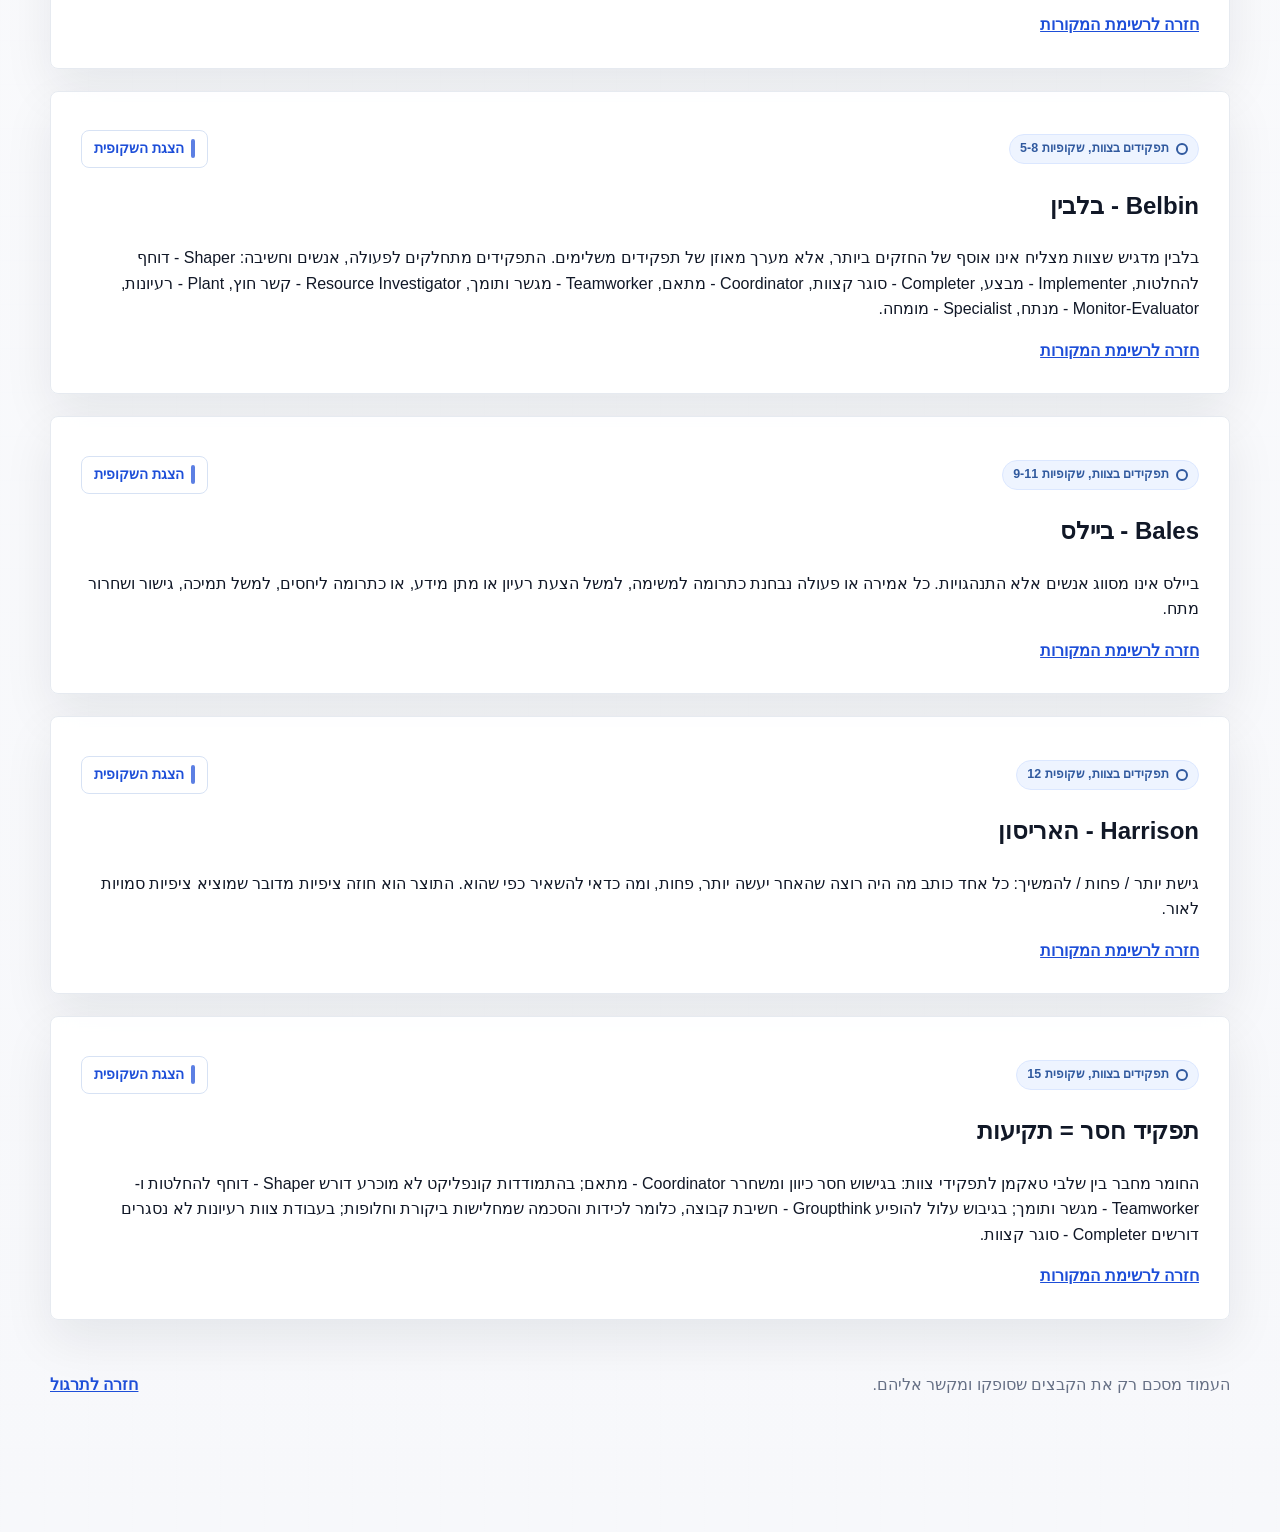
==== commit f7dd8aba: "Add slide preview toggles to source sections" ====
--- a/materials.html
+++ b/materials.html
@@ -182,5 +182,6 @@
     <span>העמוד מסכם רק את הקבצים שסופקו ומקשר אליהם.</span>
     <a href="index.html#quiz">חזרה לתרגול</a>
   </footer>
+  <script src="materials.js"></script>
 </body>
 </html>
--- a/styles.css
+++ b/styles.css
@@ -31,6 +31,7 @@
 
 body {
   margin: 0;
+  padding-bottom: 92px;
   background:
     linear-gradient(180deg, rgba(255, 255, 255, 0.84), rgba(247, 248, 251, 0.96)),
     linear-gradient(90deg, rgba(17, 24, 39, 0.035) 1px, transparent 1px),
@@ -78,6 +79,26 @@
   gap: 8px;
 }
 
+.quick-actions {
+  position: fixed;
+  right: 50%;
+  bottom: 16px;
+  z-index: 40;
+  max-width: min(860px, calc(100% - 28px));
+  padding: 8px;
+  background: rgba(255, 255, 255, 0.9);
+  border: 1px solid rgba(230, 234, 240, 0.96);
+  border-radius: 8px;
+  box-shadow: 0 18px 46px rgba(15, 23, 42, 0.14);
+  backdrop-filter: blur(18px);
+  transform: translateX(50%);
+}
+
+.quick-actions a {
+  background: rgba(255, 255, 255, 0.96);
+  white-space: nowrap;
+}
+
 button,
 nav a,
 .primary-action,
@@ -429,12 +450,50 @@
   gap: 8px;
 }
 
-.learning-cards div,
+.learning-cards > div,
 .practice-item {
   padding: 12px;
   background: #f8fafc;
   border: 1px solid var(--line);
   border-radius: 8px;
+}
+
+.learn-item {
+  display: grid;
+  gap: 10px;
+}
+
+.source-pill {
+  display: inline-flex;
+  align-items: center;
+  justify-content: center;
+  justify-self: start;
+  min-height: 34px;
+  padding: 7px 11px;
+  border: 1px solid #d7e2f4;
+  border-radius: 8px;
+  color: #1d4ed8;
+  background: #fff;
+  font-size: 0.86rem;
+  font-weight: 900;
+  text-decoration: none;
+  transition: transform 160ms ease, box-shadow 160ms ease, border-color 160ms ease;
+}
+
+.source-pill::before {
+  content: "";
+  width: 13px;
+  height: 13px;
+  margin-inline-end: 7px;
+  border: 2px solid currentColor;
+  border-radius: 4px;
+  opacity: 0.72;
+}
+
+.source-pill:hover {
+  border-color: #b9ccff;
+  box-shadow: var(--shadow-soft);
+  transform: translateY(-1px);
 }
 
 .mini-practice {
@@ -699,6 +758,81 @@
   margin-top: 8px;
 }
 
+.source-heading {
+  display: flex;
+  align-items: center;
+  justify-content: space-between;
+  gap: 12px;
+  margin-bottom: 10px;
+}
+
+.slide-toggle {
+  flex: 0 0 auto;
+  min-height: 36px;
+  padding: 7px 12px;
+  color: #1d4ed8;
+  background: #fff;
+  border-color: #d7e2f4;
+  font-size: 0.86rem;
+}
+
+.slide-toggle::before {
+  content: "";
+  width: 14px;
+  height: 14px;
+  margin-inline-end: 7px;
+  border: 2px solid currentColor;
+  border-radius: 4px;
+  opacity: 0.72;
+}
+
+.slide-preview {
+  margin: 16px 0;
+  animation: reveal 180ms ease both;
+}
+
+.slide-frame {
+  display: grid;
+  gap: 14px;
+  min-height: 260px;
+  padding: clamp(18px, 4vw, 34px);
+  background:
+    linear-gradient(180deg, rgba(255, 255, 255, 0.96), rgba(248, 251, 255, 0.94)),
+    #fff;
+  border: 1px solid #dbe7ff;
+  border-radius: 8px;
+  box-shadow: var(--shadow-soft);
+}
+
+.slide-topline {
+  width: fit-content;
+  padding: 5px 10px;
+  color: #315a9f;
+  background: #eef4ff;
+  border: 1px solid #dbe7ff;
+  border-radius: 999px;
+  font-size: 0.82rem;
+  font-weight: 900;
+}
+
+.slide-frame h3 {
+  margin: 0;
+  font-size: clamp(1.35rem, 3vw, 2.2rem);
+  line-height: 1.15;
+}
+
+.slide-content {
+  display: grid;
+  gap: 12px;
+  color: #1f2937;
+  font-size: 1.03rem;
+}
+
+.slide-content p,
+.slide-content ul {
+  margin: 0;
+}
+
 .topic-1 {
   --topic: #2563eb;
   --topic-soft: #eef4ff;
@@ -834,6 +968,7 @@
   button,
   .term-card a,
   .source-links a,
+  .source-pill,
   .primary-action,
   .secondary-action {
     min-height: 46px;
@@ -844,11 +979,23 @@
   }
 
   .quick-actions {
-    display: grid;
-    grid-template-columns: repeat(2, minmax(0, 1fr));
+    right: 11px;
+    bottom: 10px;
+    left: 11px;
+    display: flex;
+    flex-wrap: nowrap;
+    max-width: none;
+    overflow-x: auto;
+    transform: none;
+    scrollbar-width: none;
+  }
+
+  .quick-actions::-webkit-scrollbar {
+    display: none;
   }
 
   nav a {
+    flex: 0 0 auto;
     justify-content: center;
     padding-inline: 10px;
   }
@@ -865,6 +1012,15 @@
     min-height: 170px;
   }
 
+  .source-heading {
+    align-items: stretch;
+    flex-direction: column;
+  }
+
+  .slide-toggle {
+    width: fit-content;
+  }
+
   .progress-box {
     position: static;
   }
@@ -872,7 +1028,6 @@
 
 @media (max-width: 520px) {
   .desk-grid,
-  .quick-actions,
   .hero-actions {
     grid-template-columns: 1fr;
   }
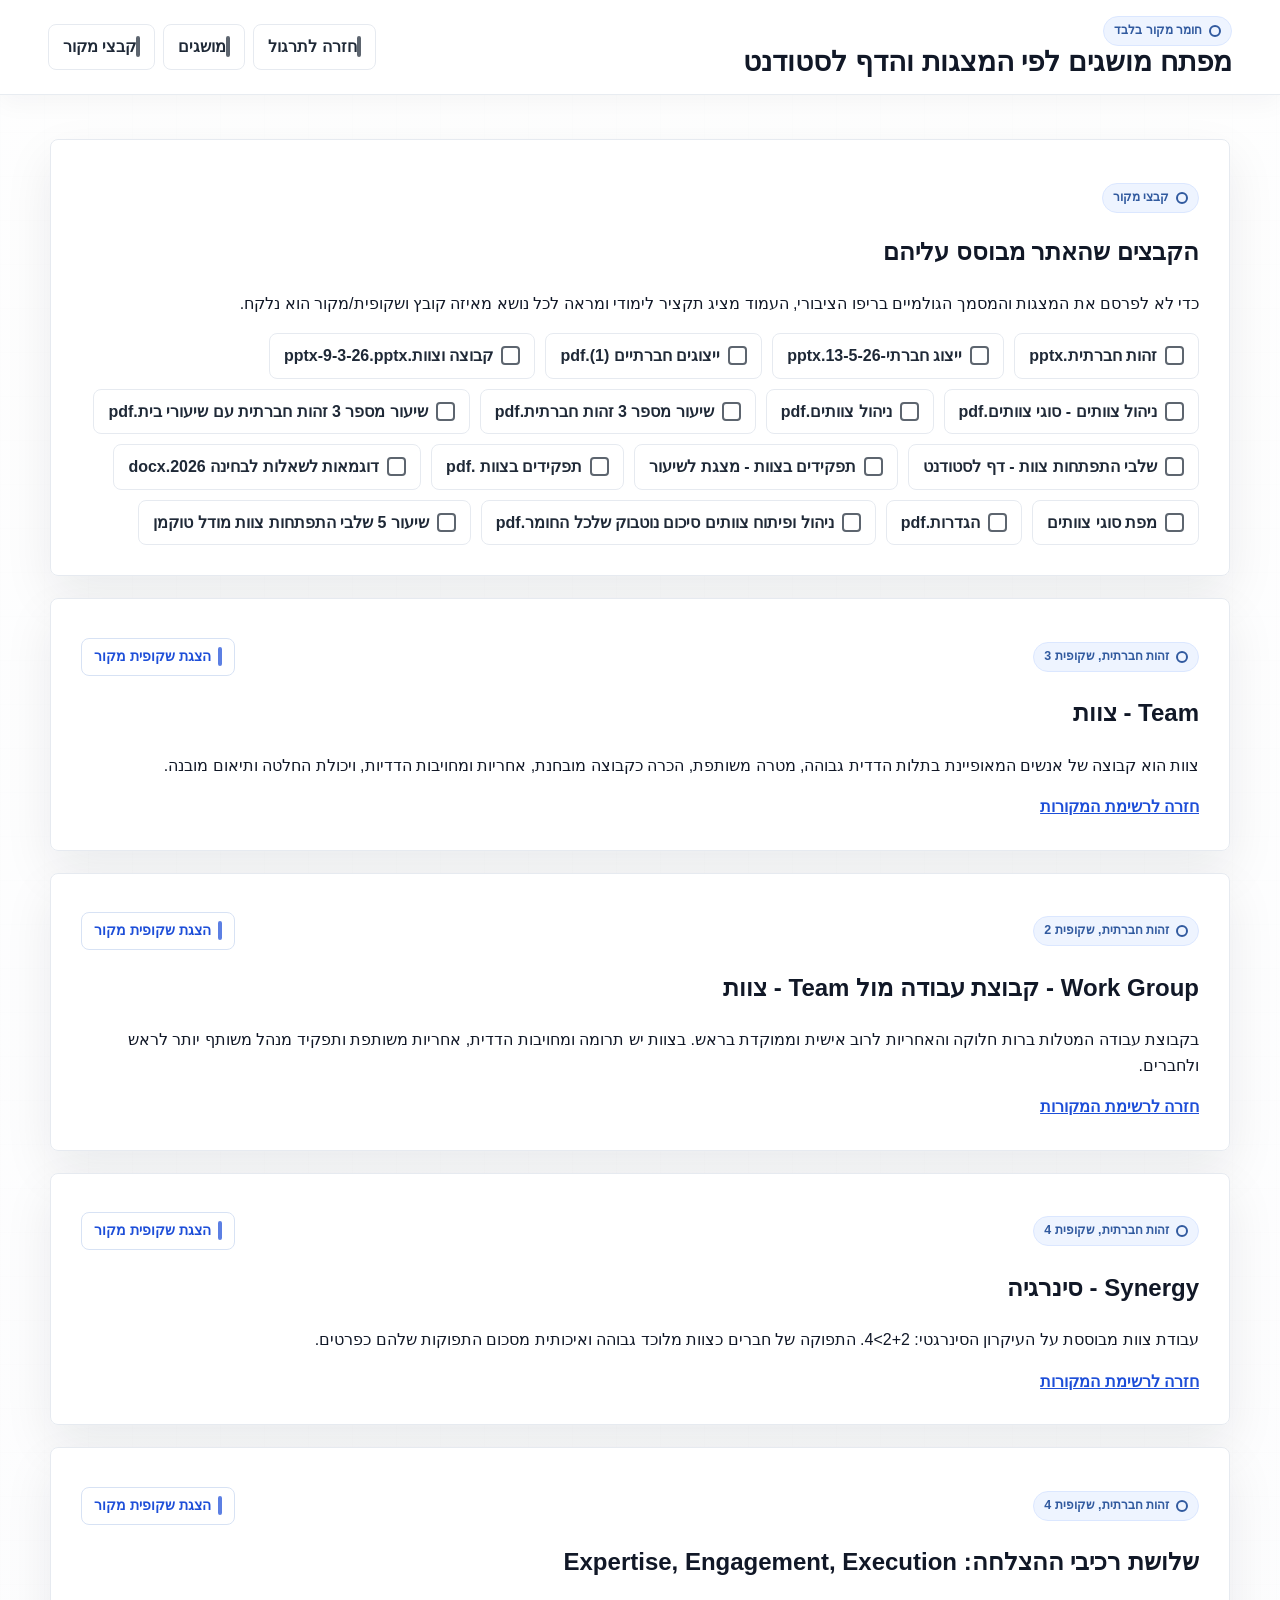
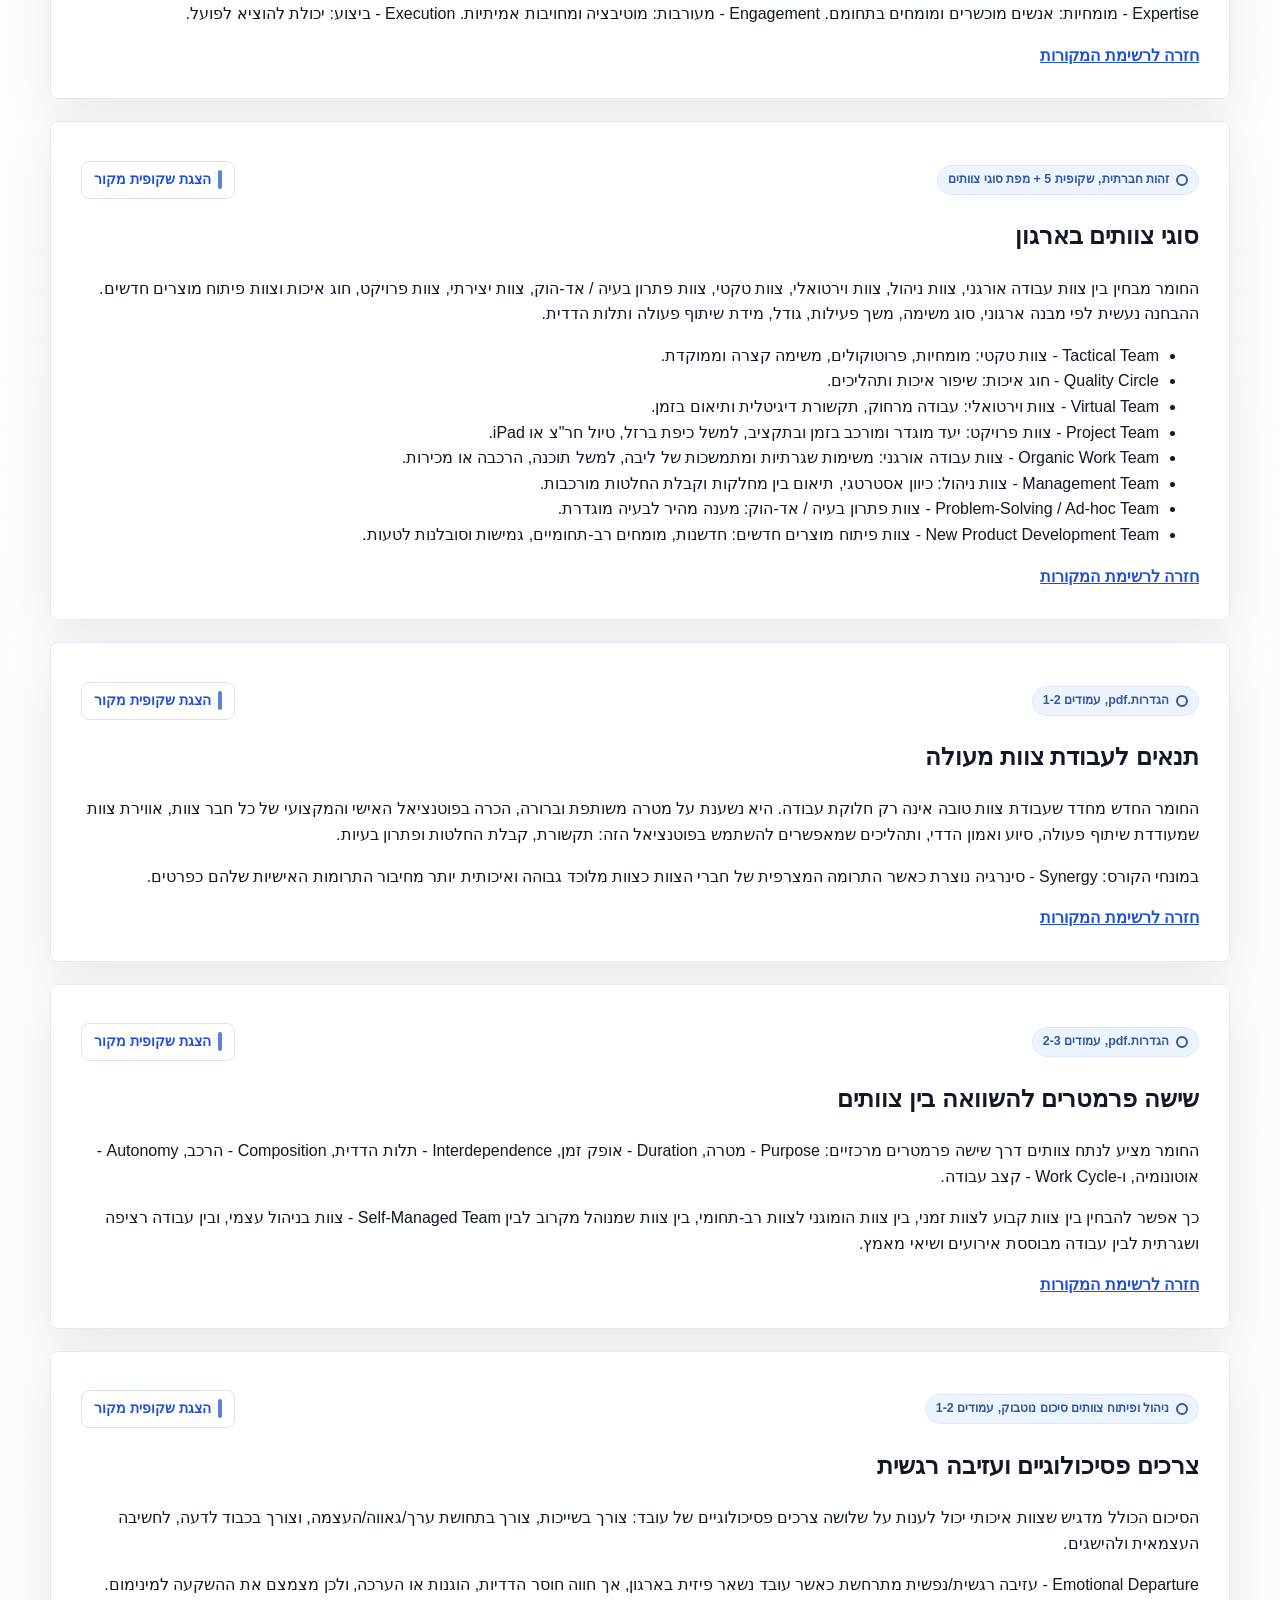
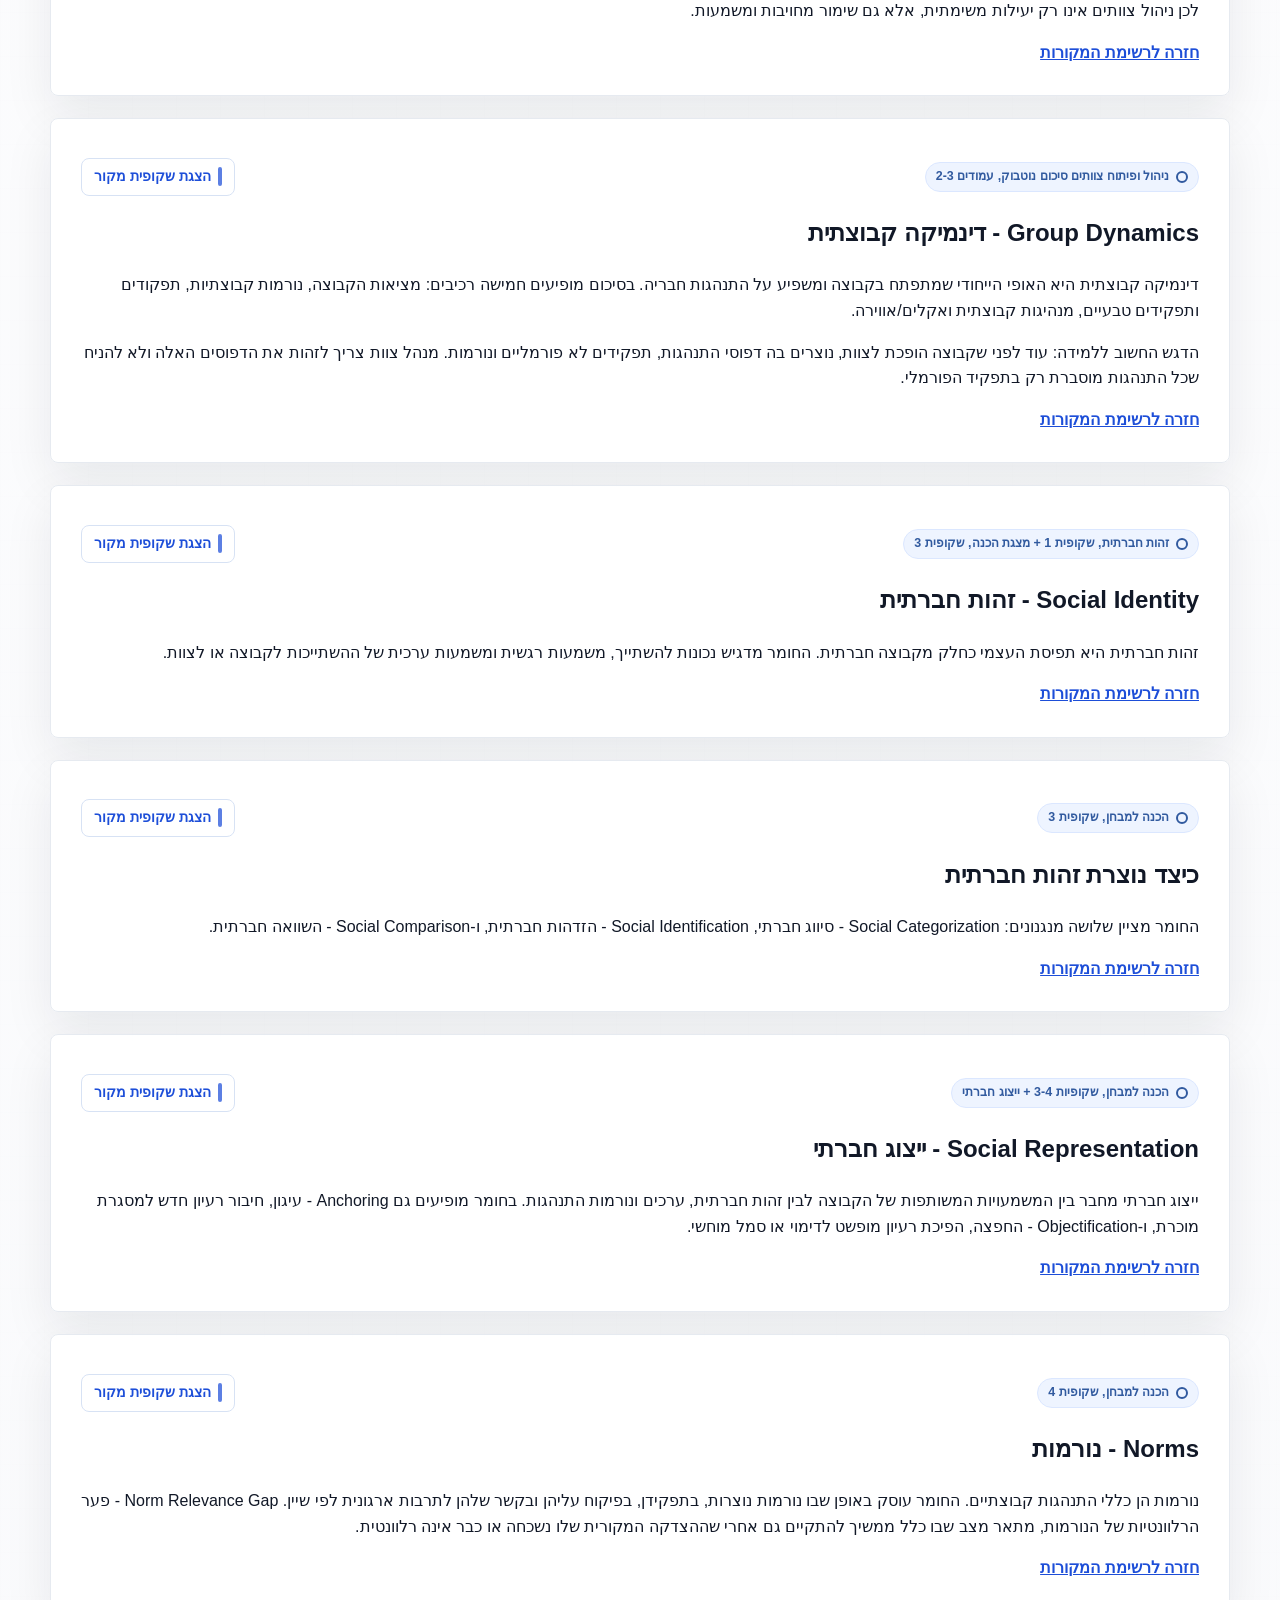
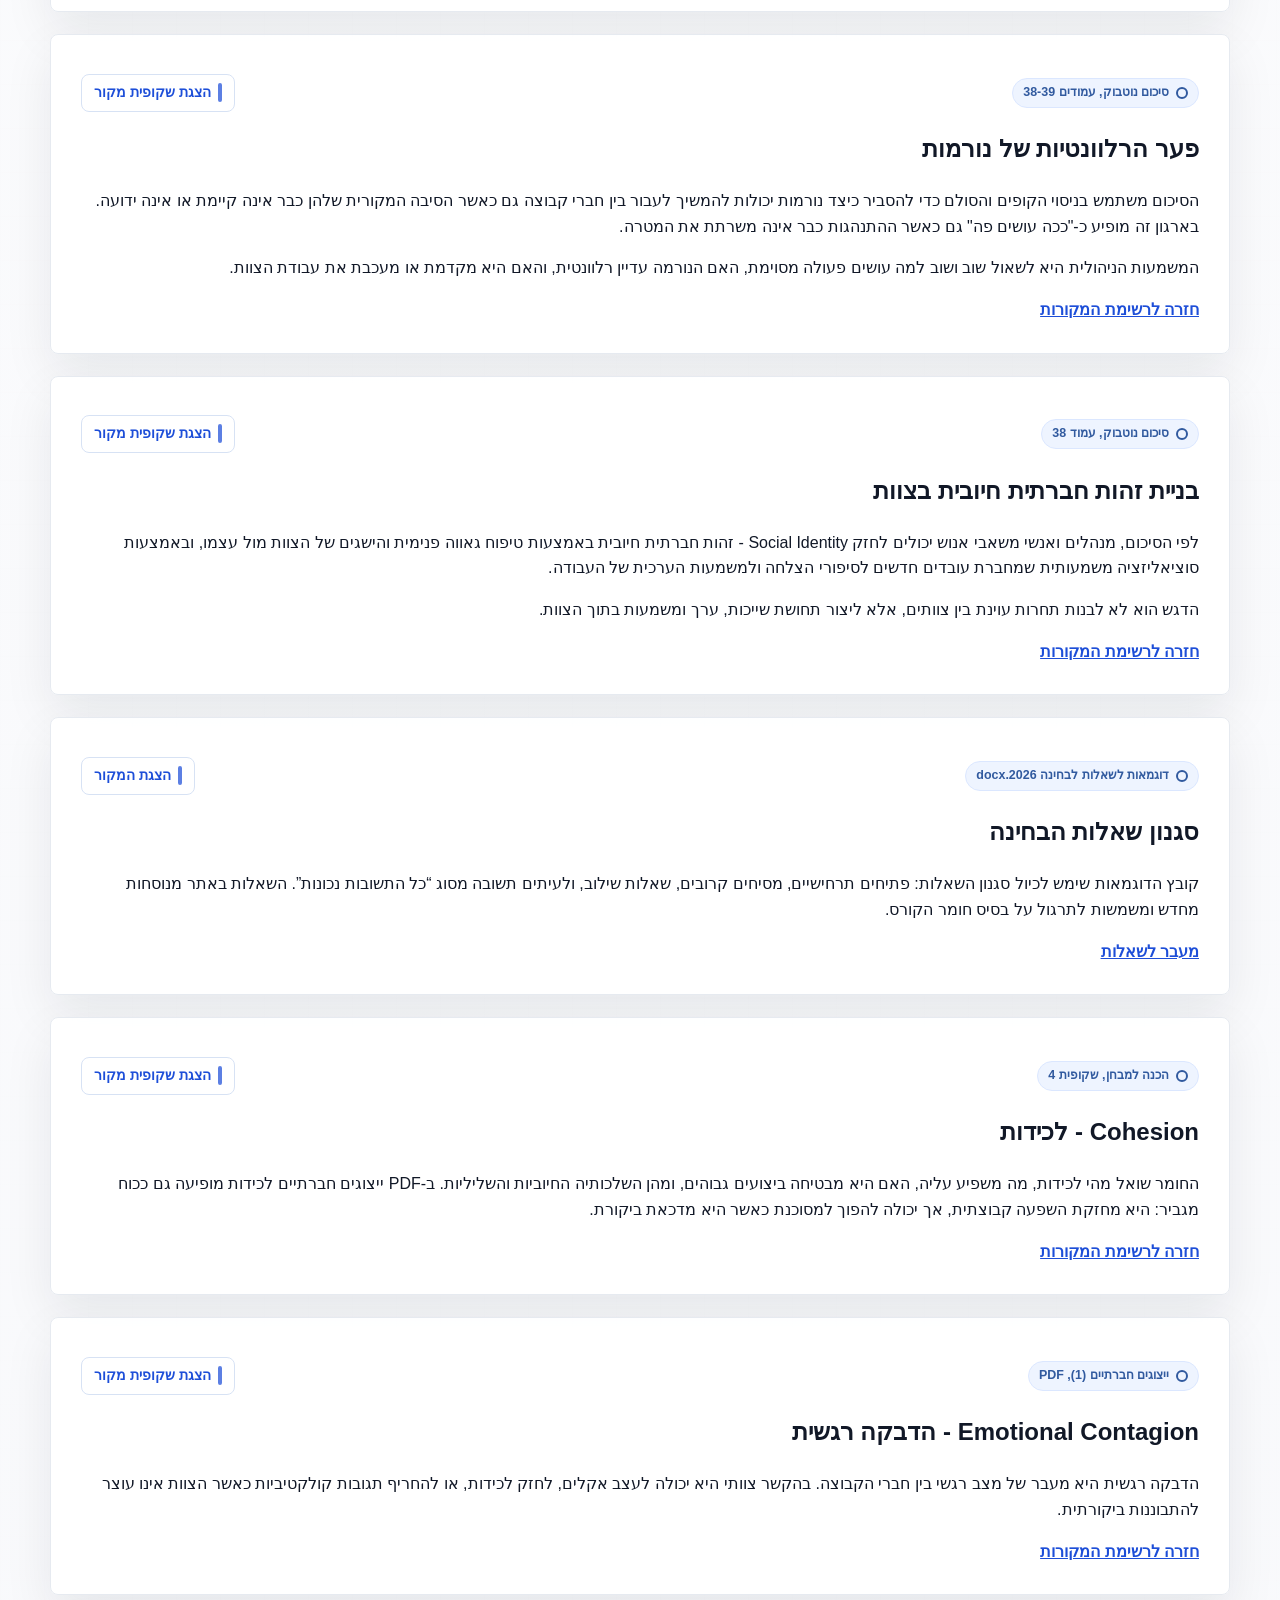
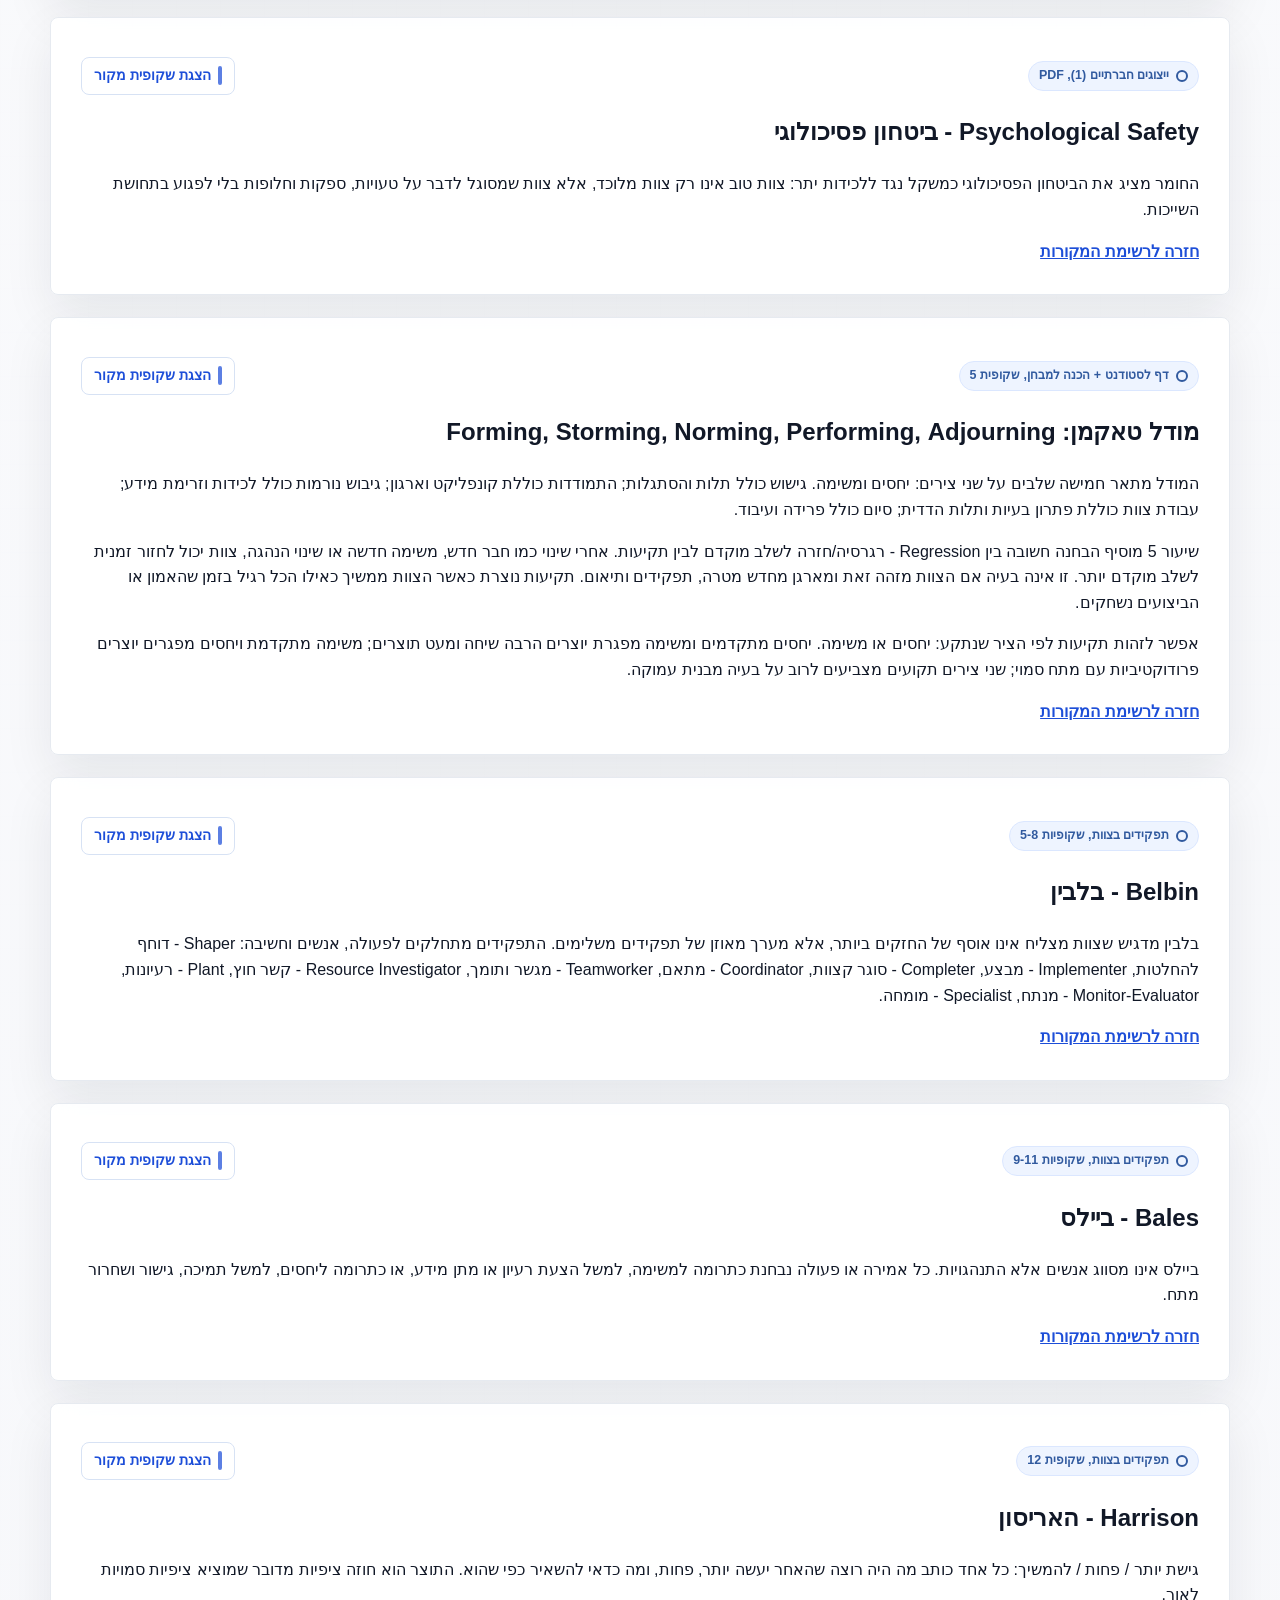
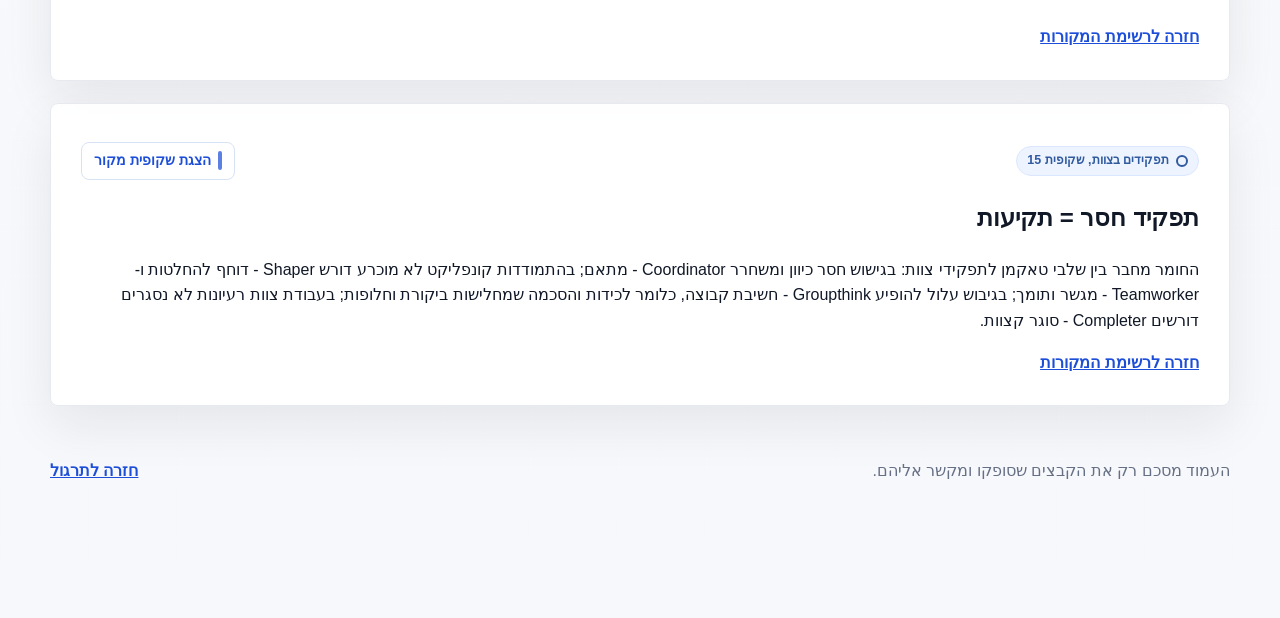
==== commit a533c88f: "Add notebook and definitions material" ====
--- a/materials.html
+++ b/materials.html
@@ -38,6 +38,9 @@
         <a href="#belbin">תפקידים בצוות .pdf</a>
         <a href="#exam-style">דוגמאות לשאלות לבחינה 2026.docx</a>
         <a href="#team-types">מפת סוגי צוותים</a>
+        <a href="#team-excellence">הגדרות.pdf</a>
+        <a href="#psychological-needs">ניהול ופיתוח צוותים סיכום נוטבוק שלכל החומר.pdf</a>
+        <a href="#tuckman">שיעור 5 שלבי התפתחות צוות מודל טוקמן</a>
       </div>
     </section>
 
@@ -86,6 +89,38 @@
       <a href="#source-files">חזרה לרשימת המקורות</a>
     </section>
 
+    <section id="team-excellence" class="panel">
+      <p class="eyebrow">הגדרות.pdf, עמודים 1-2</p>
+      <h2>תנאים לעבודת צוות מעולה</h2>
+      <p>החומר החדש מחדד שעבודת צוות טובה אינה רק חלוקת עבודה. היא נשענת על מטרה משותפת וברורה, הכרה בפוטנציאל האישי והמקצועי של כל חבר צוות, אווירת צוות שמעודדת שיתוף פעולה, סיוע ואמון הדדי, ותהליכים שמאפשרים להשתמש בפוטנציאל הזה: תקשורת, קבלת החלטות ופתרון בעיות.</p>
+      <p>במונחי הקורס: <span lang="en">Synergy</span> - סינרגיה נוצרת כאשר התרומה המצרפית של חברי הצוות כצוות מלוכד גבוהה ואיכותית יותר מחיבור התרומות האישיות שלהם כפרטים.</p>
+      <a href="#source-files">חזרה לרשימת המקורות</a>
+    </section>
+
+    <section id="team-comparison" class="panel">
+      <p class="eyebrow">הגדרות.pdf, עמודים 2-3</p>
+      <h2>שישה פרמטרים להשוואה בין צוותים</h2>
+      <p>החומר מציע לנתח צוותים דרך שישה פרמטרים מרכזיים: <span lang="en">Purpose</span> - מטרה, <span lang="en">Duration</span> - אופק זמן, <span lang="en">Interdependence</span> - תלות הדדית, <span lang="en">Composition</span> - הרכב, <span lang="en">Autonomy</span> - אוטונומיה, ו-<span lang="en">Work Cycle</span> - קצב עבודה.</p>
+      <p>כך אפשר להבחין בין צוות קבוע לצוות זמני, בין צוות הומוגני לצוות רב-תחומי, בין צוות שמנוהל מקרוב לבין <span lang="en">Self-Managed Team</span> - צוות בניהול עצמי, ובין עבודה רציפה ושגרתית לבין עבודה מבוססת אירועים ושיאי מאמץ.</p>
+      <a href="#source-files">חזרה לרשימת המקורות</a>
+    </section>
+
+    <section id="psychological-needs" class="panel">
+      <p class="eyebrow">ניהול ופיתוח צוותים סיכום נוטבוק, עמודים 1-2</p>
+      <h2>צרכים פסיכולוגיים ועזיבה רגשית</h2>
+      <p>הסיכום הכולל מדגיש שצוות איכותי יכול לענות על שלושה צרכים פסיכולוגיים של עובד: צורך בשייכות, צורך בתחושת ערך/גאווה/העצמה, וצורך בכבוד לדעה, לחשיבה העצמאית ולהישגים.</p>
+      <p><span lang="en">Emotional Departure</span> - עזיבה רגשית/נפשית מתרחשת כאשר עובד נשאר פיזית בארגון, אך חווה חוסר הדדיות, הוגנות או הערכה, ולכן מצמצם את ההשקעה למינימום. לכן ניהול צוותים אינו רק יעילות משימתית, אלא גם שימור מחויבות ומשמעות.</p>
+      <a href="#source-files">חזרה לרשימת המקורות</a>
+    </section>
+
+    <section id="group-dynamics" class="panel">
+      <p class="eyebrow">ניהול ופיתוח צוותים סיכום נוטבוק, עמודים 2-3</p>
+      <h2><span lang="en">Group Dynamics</span> - דינמיקה קבוצתית</h2>
+      <p>דינמיקה קבוצתית היא האופי הייחודי שמתפתח בקבוצה ומשפיע על התנהגות חבריה. בסיכום מופיעים חמישה רכיבים: מציאות הקבוצה, נורמות קבוצתיות, תפקודים ותפקידים טבעיים, מנהיגות קבוצתית ואקלים/אווירה.</p>
+      <p>הדגש החשוב ללמידה: עוד לפני שקבוצה הופכת לצוות, נוצרים בה דפוסי התנהגות, תפקידים לא פורמליים ונורמות. מנהל צוות צריך לזהות את הדפוסים האלה ולא להניח שכל התנהגות מוסברת רק בתפקיד הפורמלי.</p>
+      <a href="#source-files">חזרה לרשימת המקורות</a>
+    </section>
+
     <section id="social-identity" class="panel">
       <p class="eyebrow">זהות חברתית, שקופית 1 + מצגת הכנה, שקופית 3</p>
       <h2><span lang="en">Social Identity</span> - זהות חברתית</h2>
@@ -111,6 +146,22 @@
       <p class="eyebrow">הכנה למבחן, שקופית 4</p>
       <h2><span lang="en">Norms</span> - נורמות</h2>
       <p>נורמות הן כללי התנהגות קבוצתיים. החומר עוסק באופן שבו נורמות נוצרות, בתפקידן, בפיקוח עליהן ובקשר שלהן לתרבות ארגונית לפי שיין. <span lang="en">Norm Relevance Gap</span> - פער הרלוונטיות של הנורמות, מתאר מצב שבו כלל ממשיך להתקיים גם אחרי שההצדקה המקורית שלו נשכחה או כבר אינה רלוונטית.</p>
+      <a href="#source-files">חזרה לרשימת המקורות</a>
+    </section>
+
+    <section id="norm-relevance" class="panel">
+      <p class="eyebrow">סיכום נוטבוק, עמודים 38-39</p>
+      <h2>פער הרלוונטיות של נורמות</h2>
+      <p>הסיכום משתמש בניסוי הקופים והסולם כדי להסביר כיצד נורמות יכולות להמשיך לעבור בין חברי קבוצה גם כאשר הסיבה המקורית שלהן כבר אינה קיימת או אינה ידועה. בארגון זה מופיע כ-"ככה עושים פה" גם כאשר ההתנהגות כבר אינה משרתת את המטרה.</p>
+      <p>המשמעות הניהולית היא לשאול שוב ושוב למה עושים פעולה מסוימת, האם הנורמה עדיין רלוונטית, והאם היא מקדמת או מעכבת את עבודת הצוות.</p>
+      <a href="#source-files">חזרה לרשימת המקורות</a>
+    </section>
+
+    <section id="positive-social-identity" class="panel">
+      <p class="eyebrow">סיכום נוטבוק, עמוד 38</p>
+      <h2>בניית זהות חברתית חיובית בצוות</h2>
+      <p>לפי הסיכום, מנהלים ואנשי משאבי אנוש יכולים לחזק <span lang="en">Social Identity</span> - זהות חברתית חיובית באמצעות טיפוח גאווה פנימית והישגים של הצוות מול עצמו, ובאמצעות סוציאליזציה משמעותית שמחברת עובדים חדשים לסיפורי הצלחה ולמשמעות הערכית של העבודה.</p>
+      <p>הדגש הוא לא לבנות תחרות עוינת בין צוותים, אלא ליצור תחושת שייכות, ערך ומשמעות בתוך הצוות.</p>
       <a href="#source-files">חזרה לרשימת המקורות</a>
     </section>
 
@@ -146,6 +197,8 @@
       <p class="eyebrow">דף לסטודנט + הכנה למבחן, שקופית 5</p>
       <h2>מודל טאקמן: <span lang="en">Forming</span>, <span lang="en">Storming</span>, <span lang="en">Norming</span>, <span lang="en">Performing</span>, <span lang="en">Adjourning</span></h2>
       <p>המודל מתאר חמישה שלבים על שני צירים: יחסים ומשימה. גישוש כולל תלות והסתגלות; התמודדות כוללת קונפליקט וארגון; גיבוש נורמות כולל לכידות וזרימת מידע; עבודת צוות כוללת פתרון בעיות ותלות הדדית; סיום כולל פרידה ועיבוד.</p>
+      <p>שיעור 5 מוסיף הבחנה חשובה בין <span lang="en">Regression</span> - רגרסיה/חזרה לשלב מוקדם לבין תקיעות. אחרי שינוי כמו חבר חדש, משימה חדשה או שינוי הנהגה, צוות יכול לחזור זמנית לשלב מוקדם יותר. זו אינה בעיה אם הצוות מזהה זאת ומארגן מחדש מטרה, תפקידים ותיאום. תקיעות נוצרת כאשר הצוות ממשיך כאילו הכל רגיל בזמן שהאמון או הביצועים נשחקים.</p>
+      <p>אפשר לזהות תקיעות לפי הציר שנתקע: יחסים או משימה. יחסים מתקדמים ומשימה מפגרת יוצרים הרבה שיחה ומעט תוצרים; משימה מתקדמת ויחסים מפגרים יוצרים פרודוקטיביות עם מתח סמוי; שני צירים תקועים מצביעים לרוב על בעיה מבנית עמוקה.</p>
       <a href="#source-files">חזרה לרשימת המקורות</a>
     </section>
 
--- a/styles.css
+++ b/styles.css
@@ -791,6 +791,42 @@
   animation: reveal 180ms ease both;
 }
 
+.slide-gallery {
+  display: grid;
+  gap: 16px;
+}
+
+.slide-image-card {
+  display: grid;
+  gap: 10px;
+  margin: 0;
+  padding: 12px;
+  background: #fff;
+  border: 1px solid #dbe7ff;
+  border-radius: 10px;
+  box-shadow: var(--shadow-soft);
+}
+
+.slide-image-card figcaption {
+  justify-self: start;
+  padding: 5px 10px;
+  color: #315a9f;
+  background: #eef4ff;
+  border: 1px solid #dbe7ff;
+  border-radius: 999px;
+  font-size: 0.82rem;
+  font-weight: 900;
+}
+
+.slide-image-card img {
+  display: block;
+  width: 100%;
+  height: auto;
+  border: 1px solid #e3eaf6;
+  border-radius: 8px;
+  background: #fff;
+}
+
 .slide-frame {
   display: grid;
   gap: 14px;
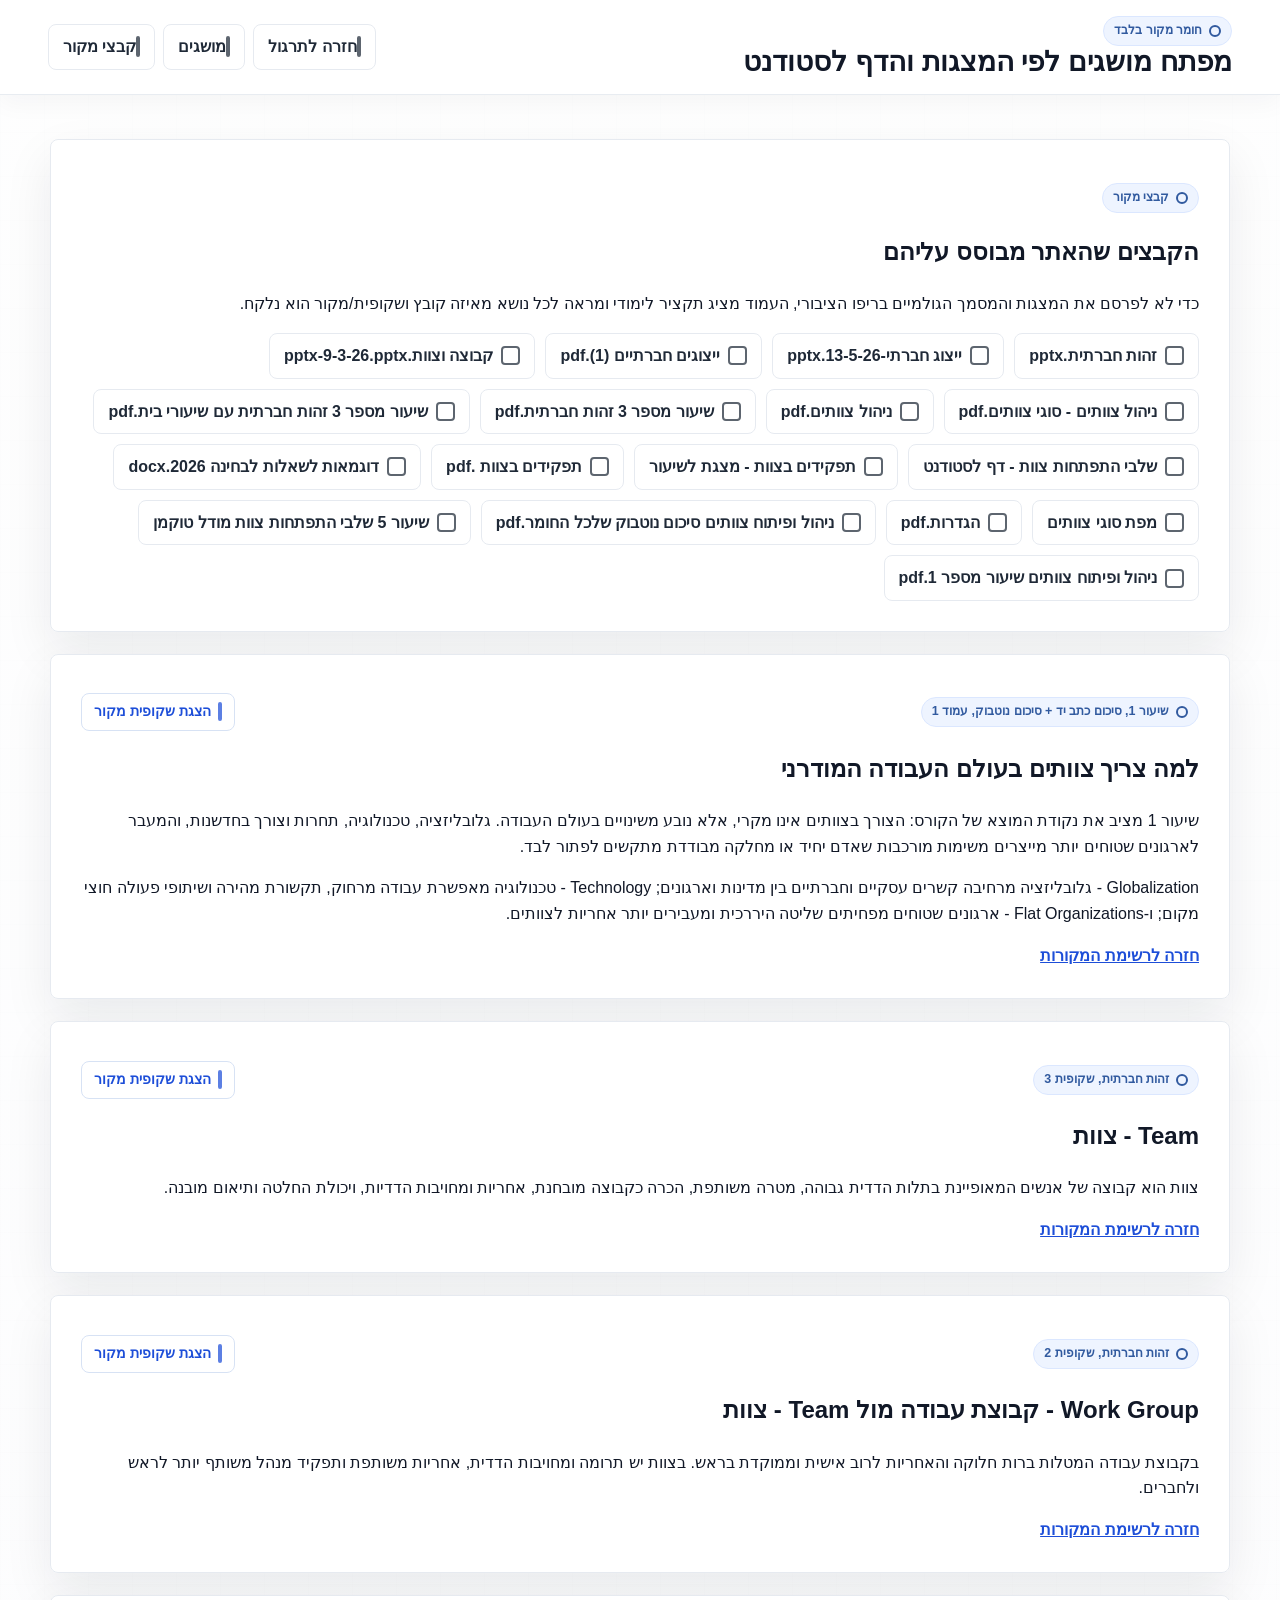
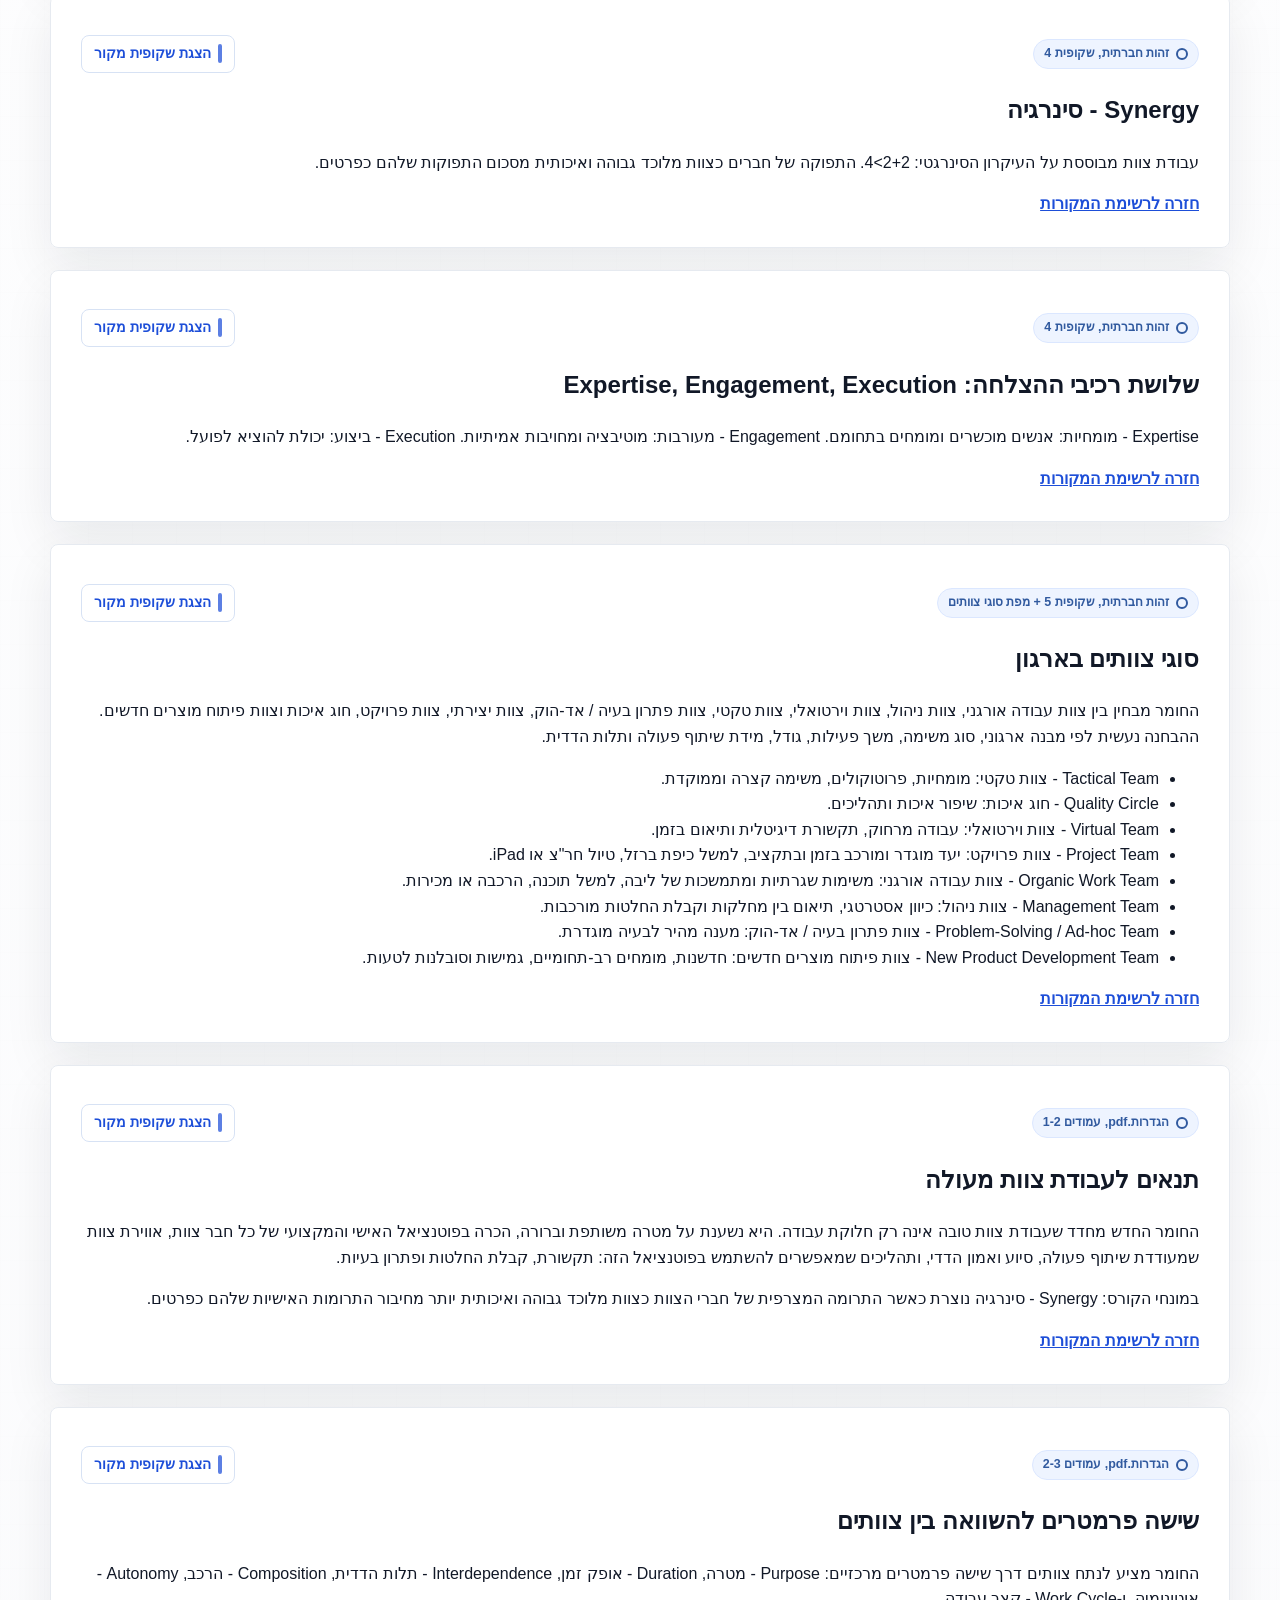
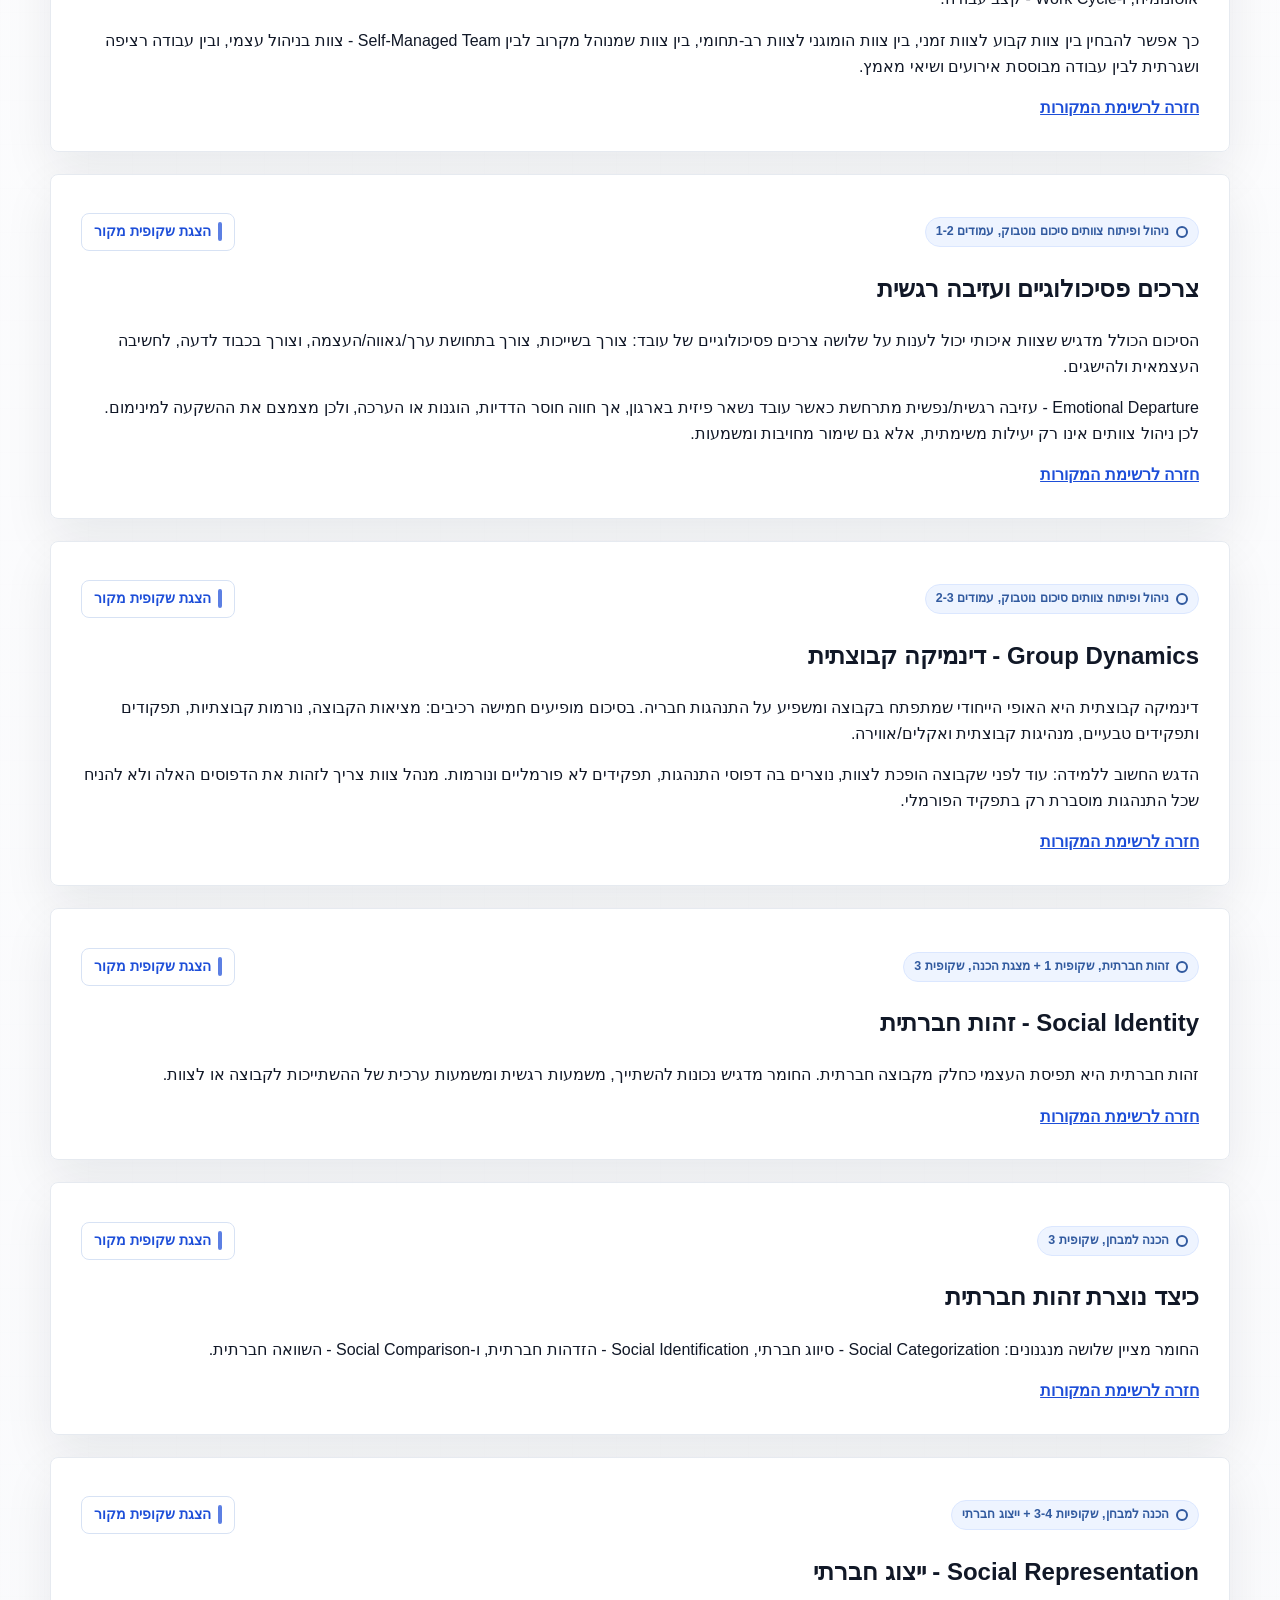
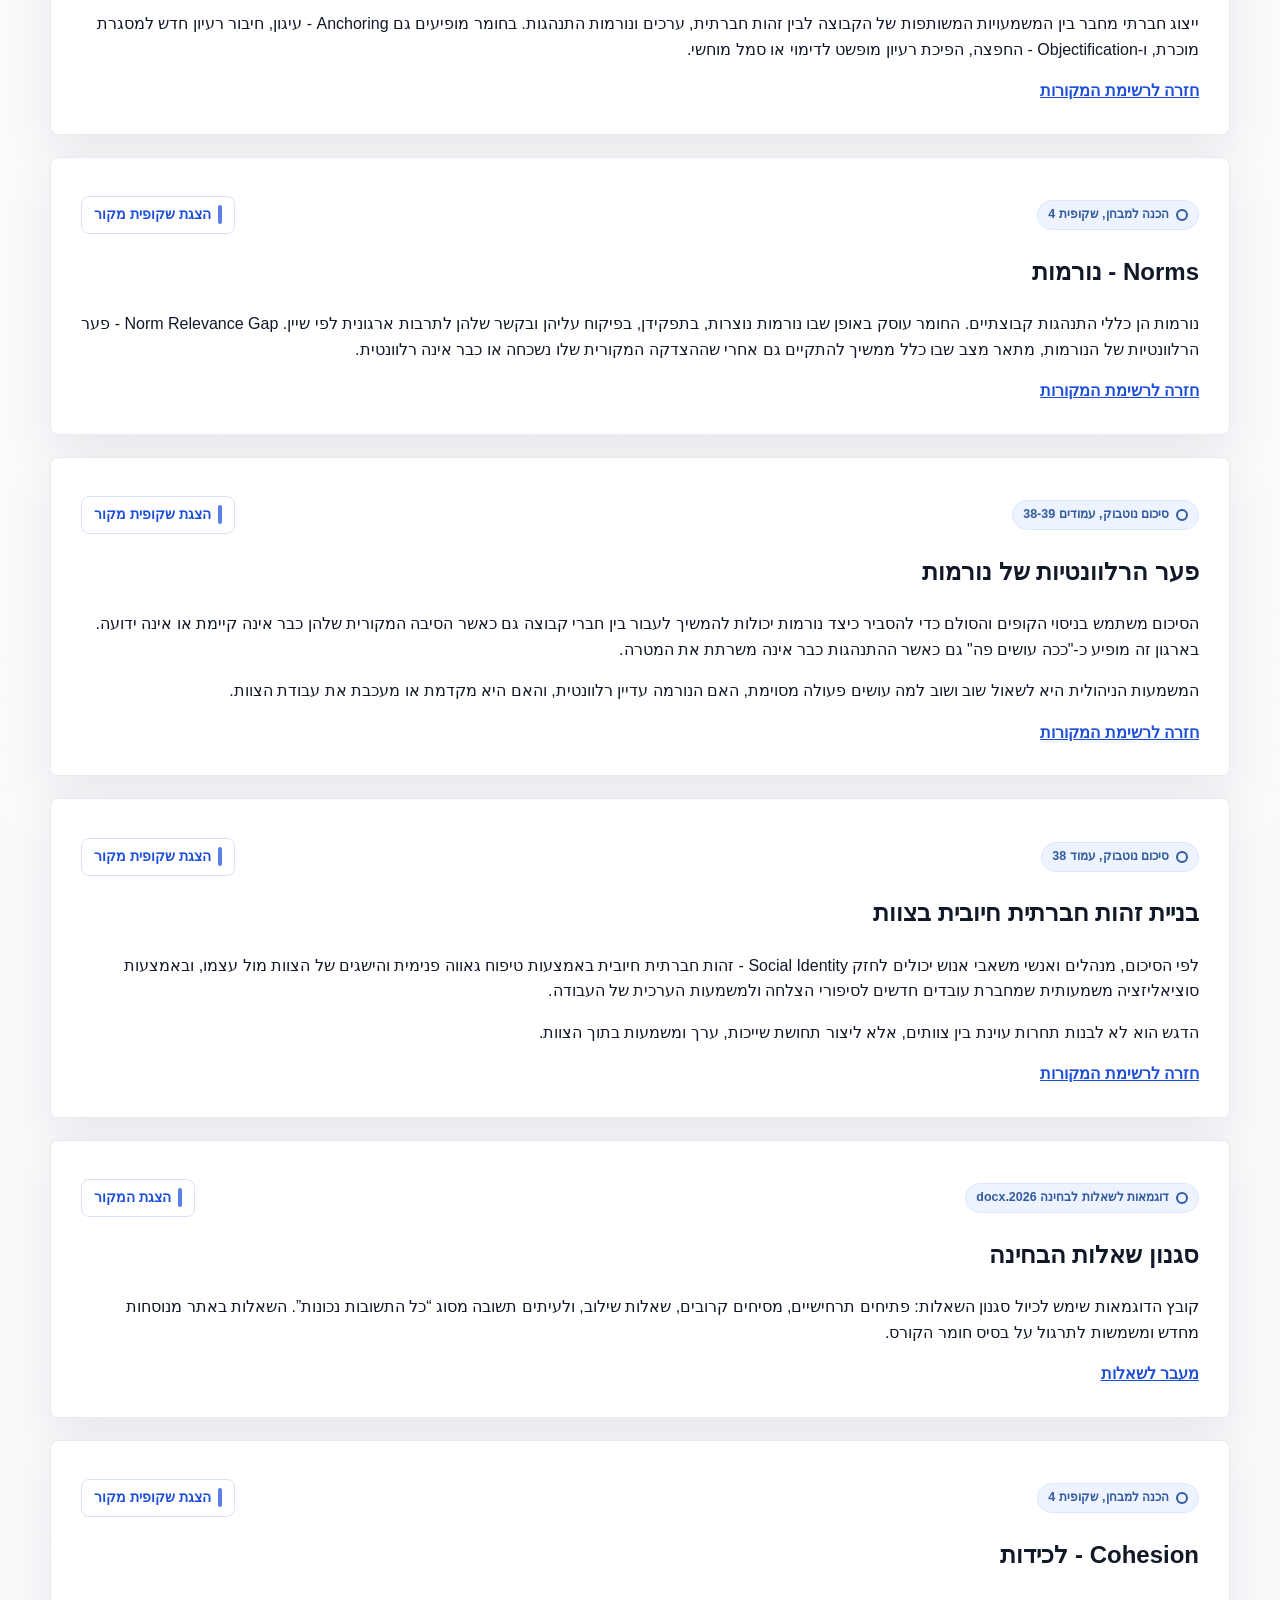
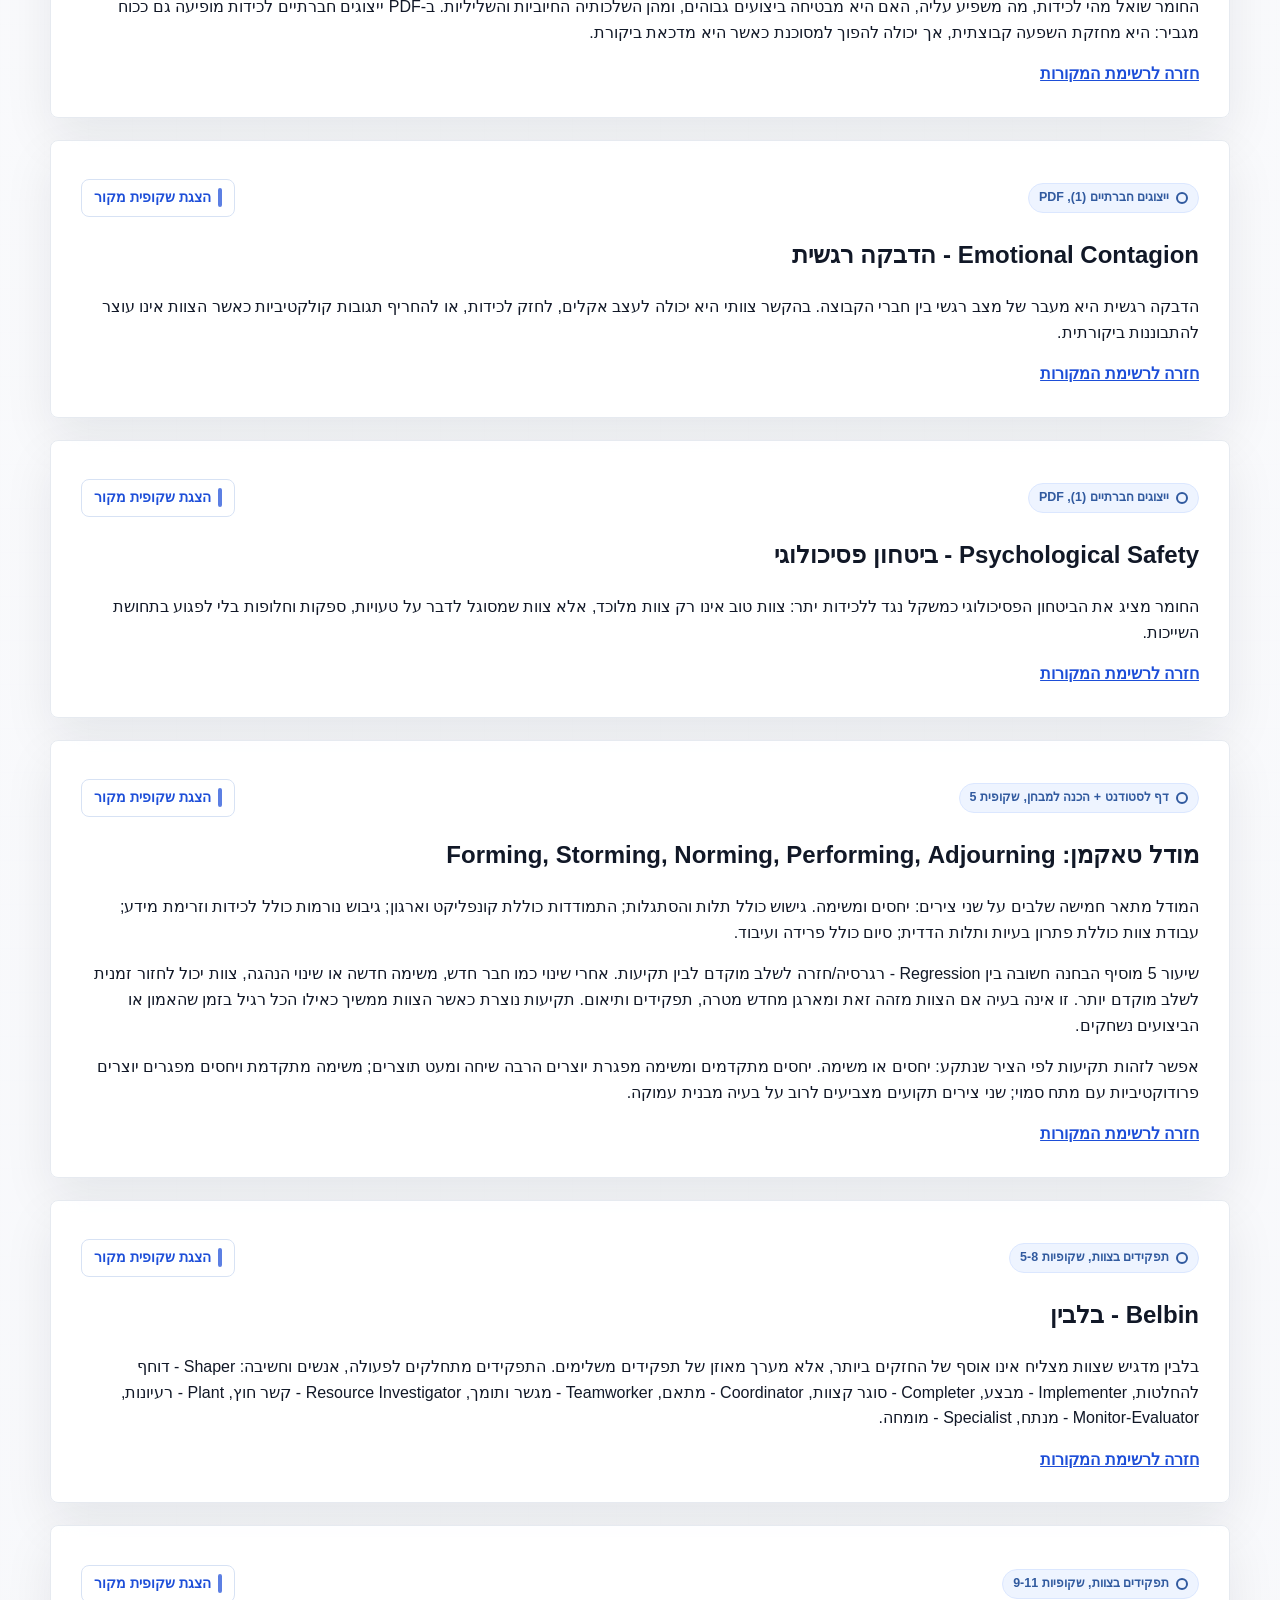
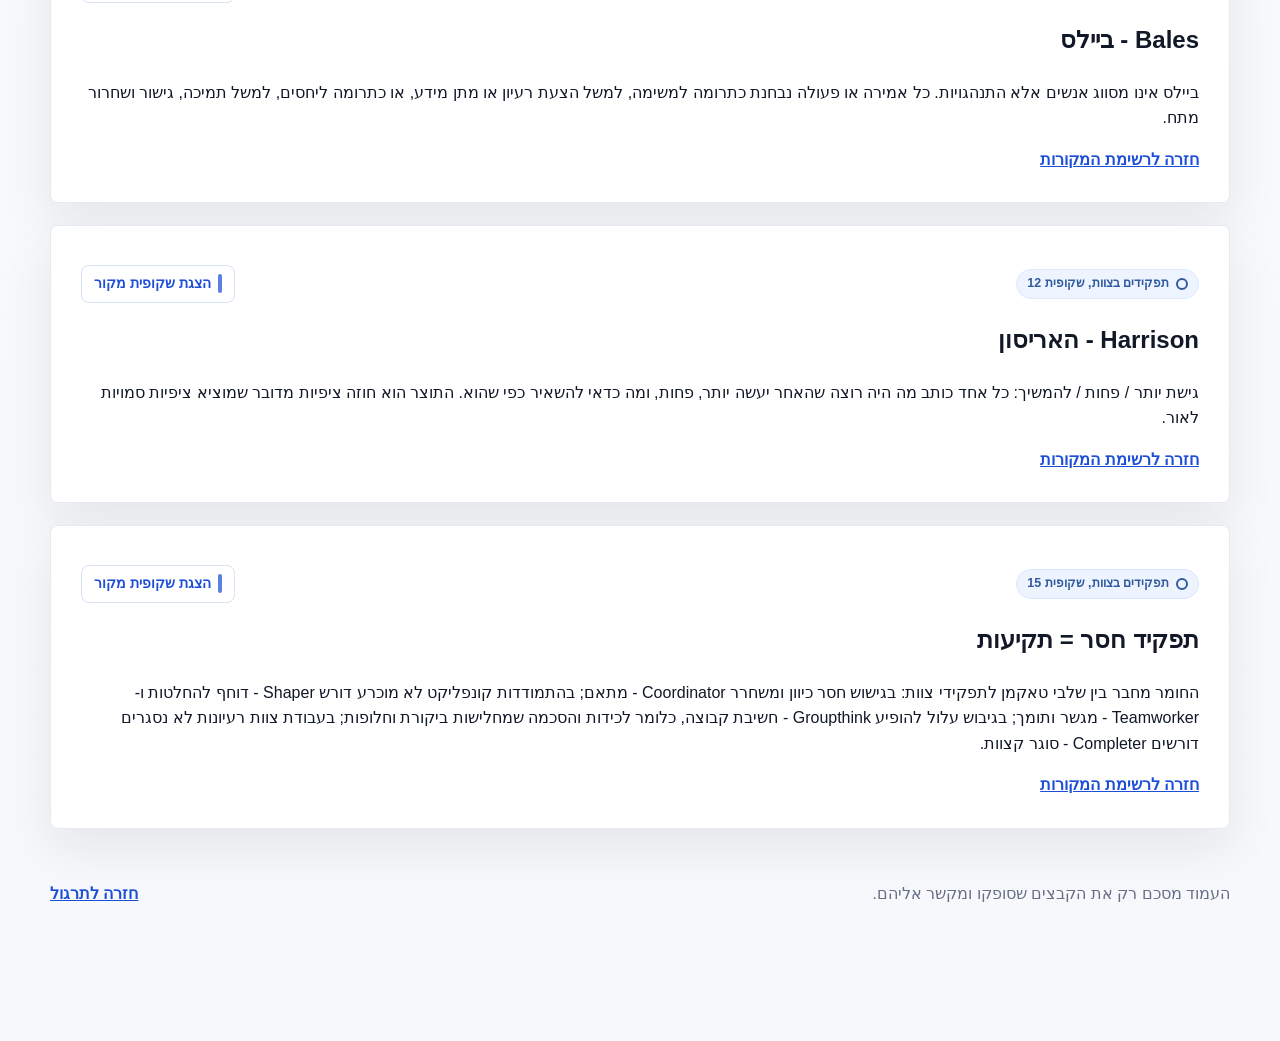
==== commit 3abe16ac: "Add lesson one material" ====
--- a/materials.html
+++ b/materials.html
@@ -41,7 +41,16 @@
         <a href="#team-excellence">הגדרות.pdf</a>
         <a href="#psychological-needs">ניהול ופיתוח צוותים סיכום נוטבוק שלכל החומר.pdf</a>
         <a href="#tuckman">שיעור 5 שלבי התפתחות צוות מודל טוקמן</a>
+        <a href="#modern-work">ניהול ופיתוח צוותים שיעור מספר 1.pdf</a>
       </div>
+    </section>
+
+    <section id="modern-work" class="panel">
+      <p class="eyebrow">שיעור 1, סיכום כתב יד + סיכום נוטבוק, עמוד 1</p>
+      <h2>למה צריך צוותים בעולם העבודה המודרני</h2>
+      <p>שיעור 1 מציב את נקודת המוצא של הקורס: הצורך בצוותים אינו מקרי, אלא נובע משינויים בעולם העבודה. גלובליזציה, טכנולוגיה, תחרות וצורך בחדשנות, והמעבר לארגונים שטוחים יותר מייצרים משימות מורכבות שאדם יחיד או מחלקה מבודדת מתקשים לפתור לבד.</p>
+      <p><span lang="en">Globalization</span> - גלובליזציה מרחיבה קשרים עסקיים וחברתיים בין מדינות וארגונים; <span lang="en">Technology</span> - טכנולוגיה מאפשרת עבודה מרחוק, תקשורת מהירה ושיתופי פעולה חוצי מקום; ו-<span lang="en">Flat Organizations</span> - ארגונים שטוחים מפחיתים שליטה היררכית ומעבירים יותר אחריות לצוותים.</p>
+      <a href="#source-files">חזרה לרשימת המקורות</a>
     </section>
 
     <section id="team" class="panel">
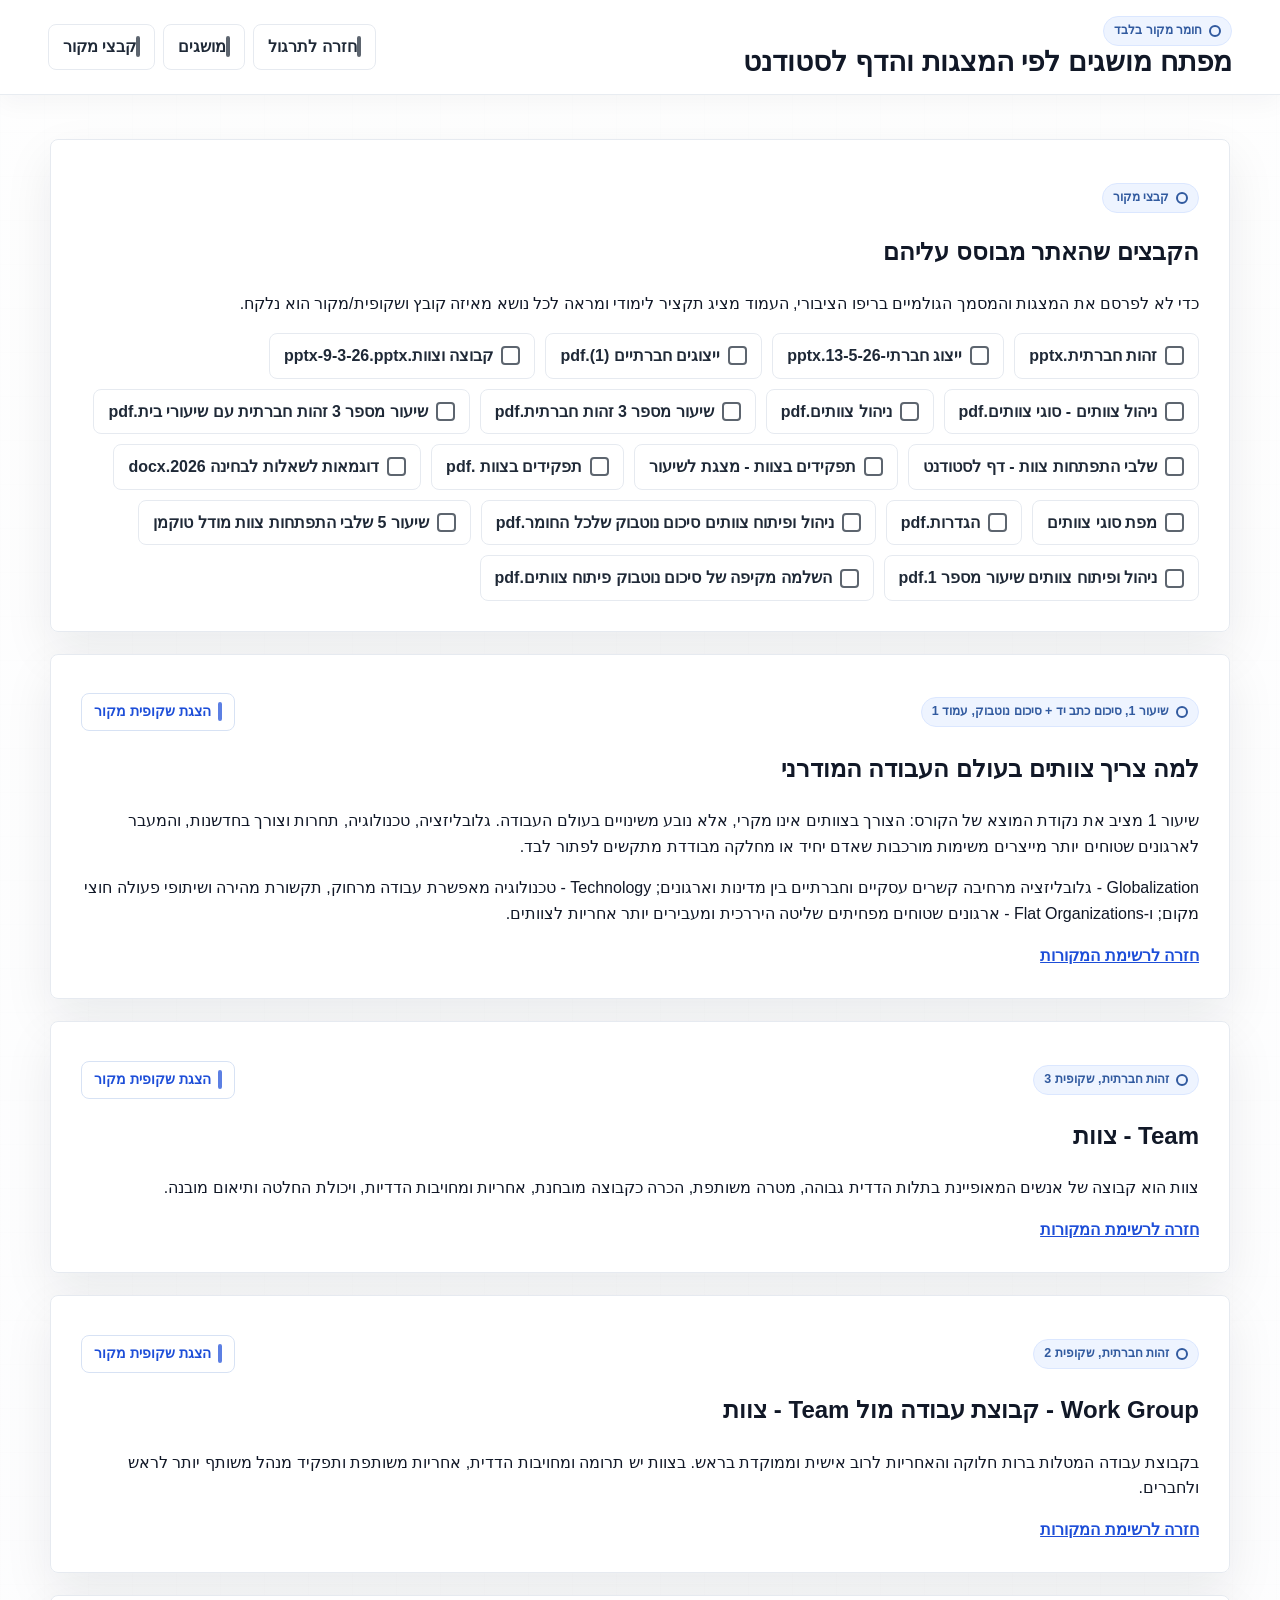
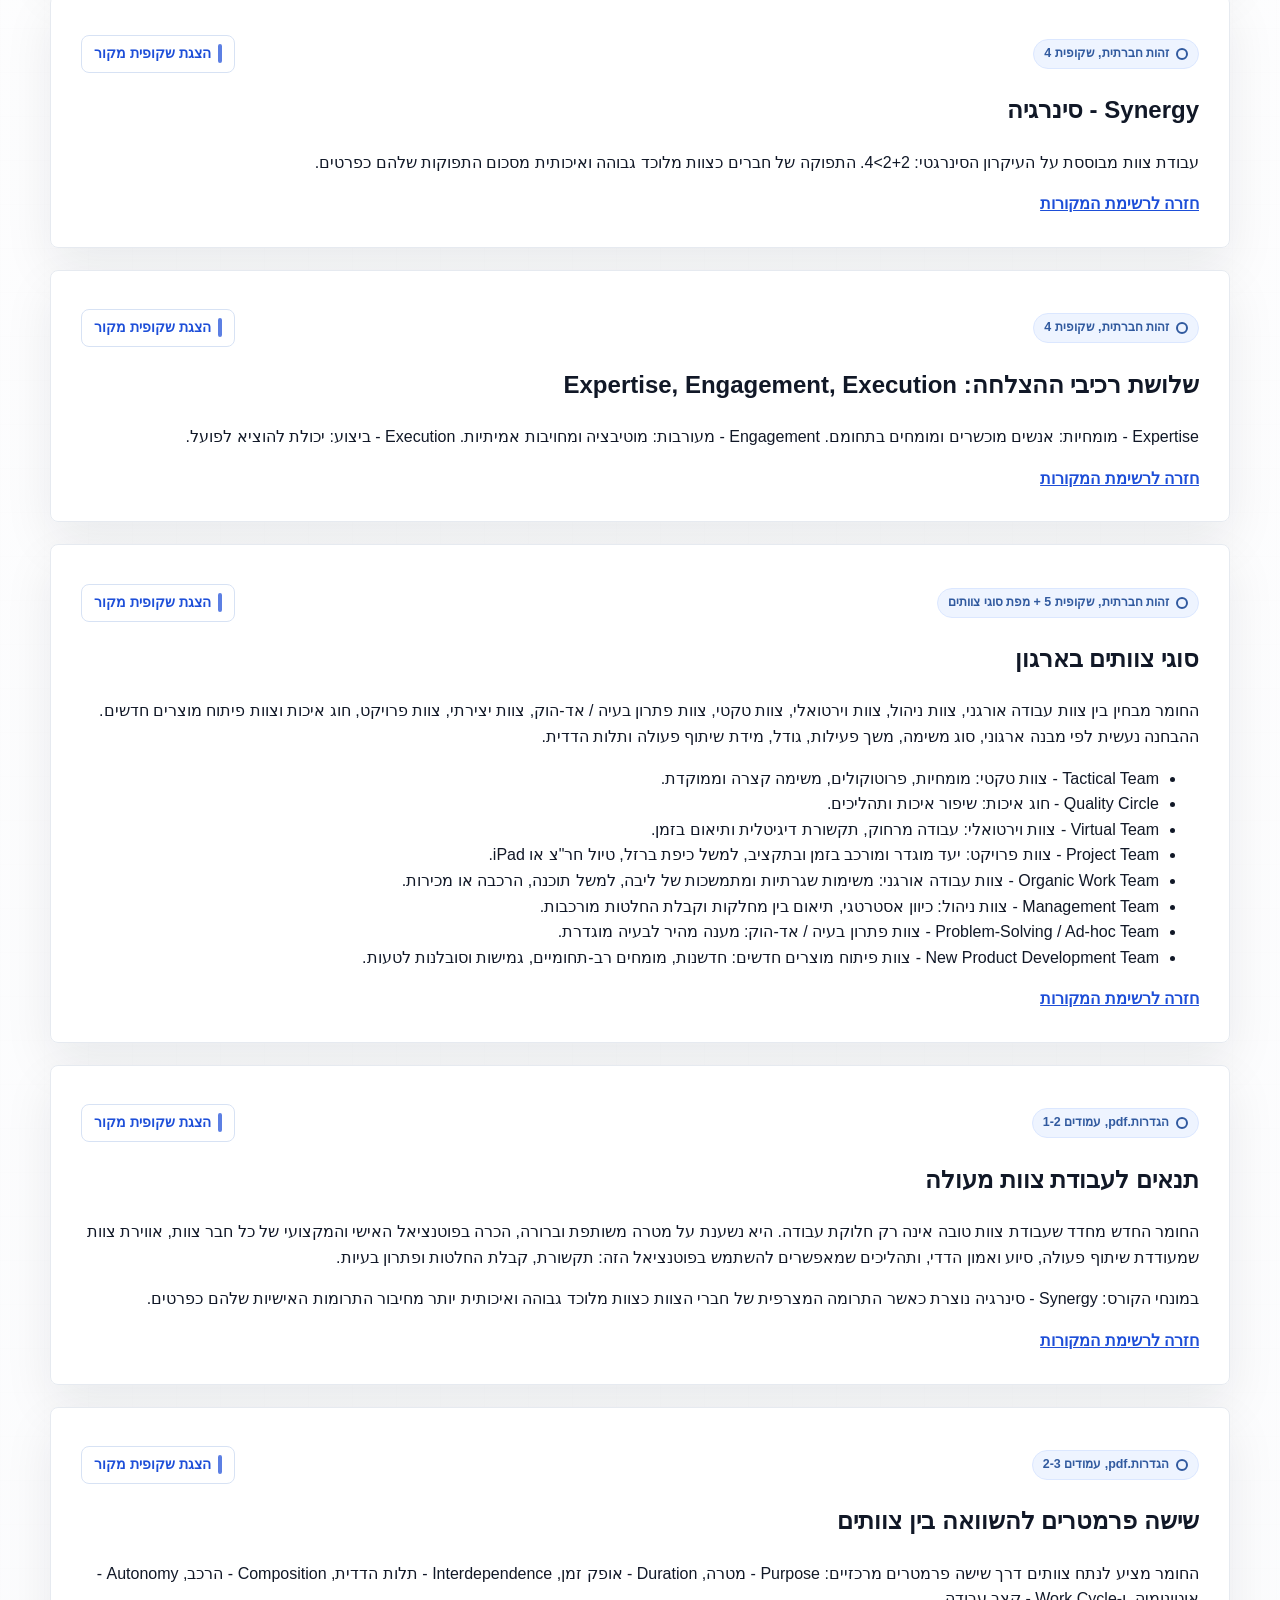
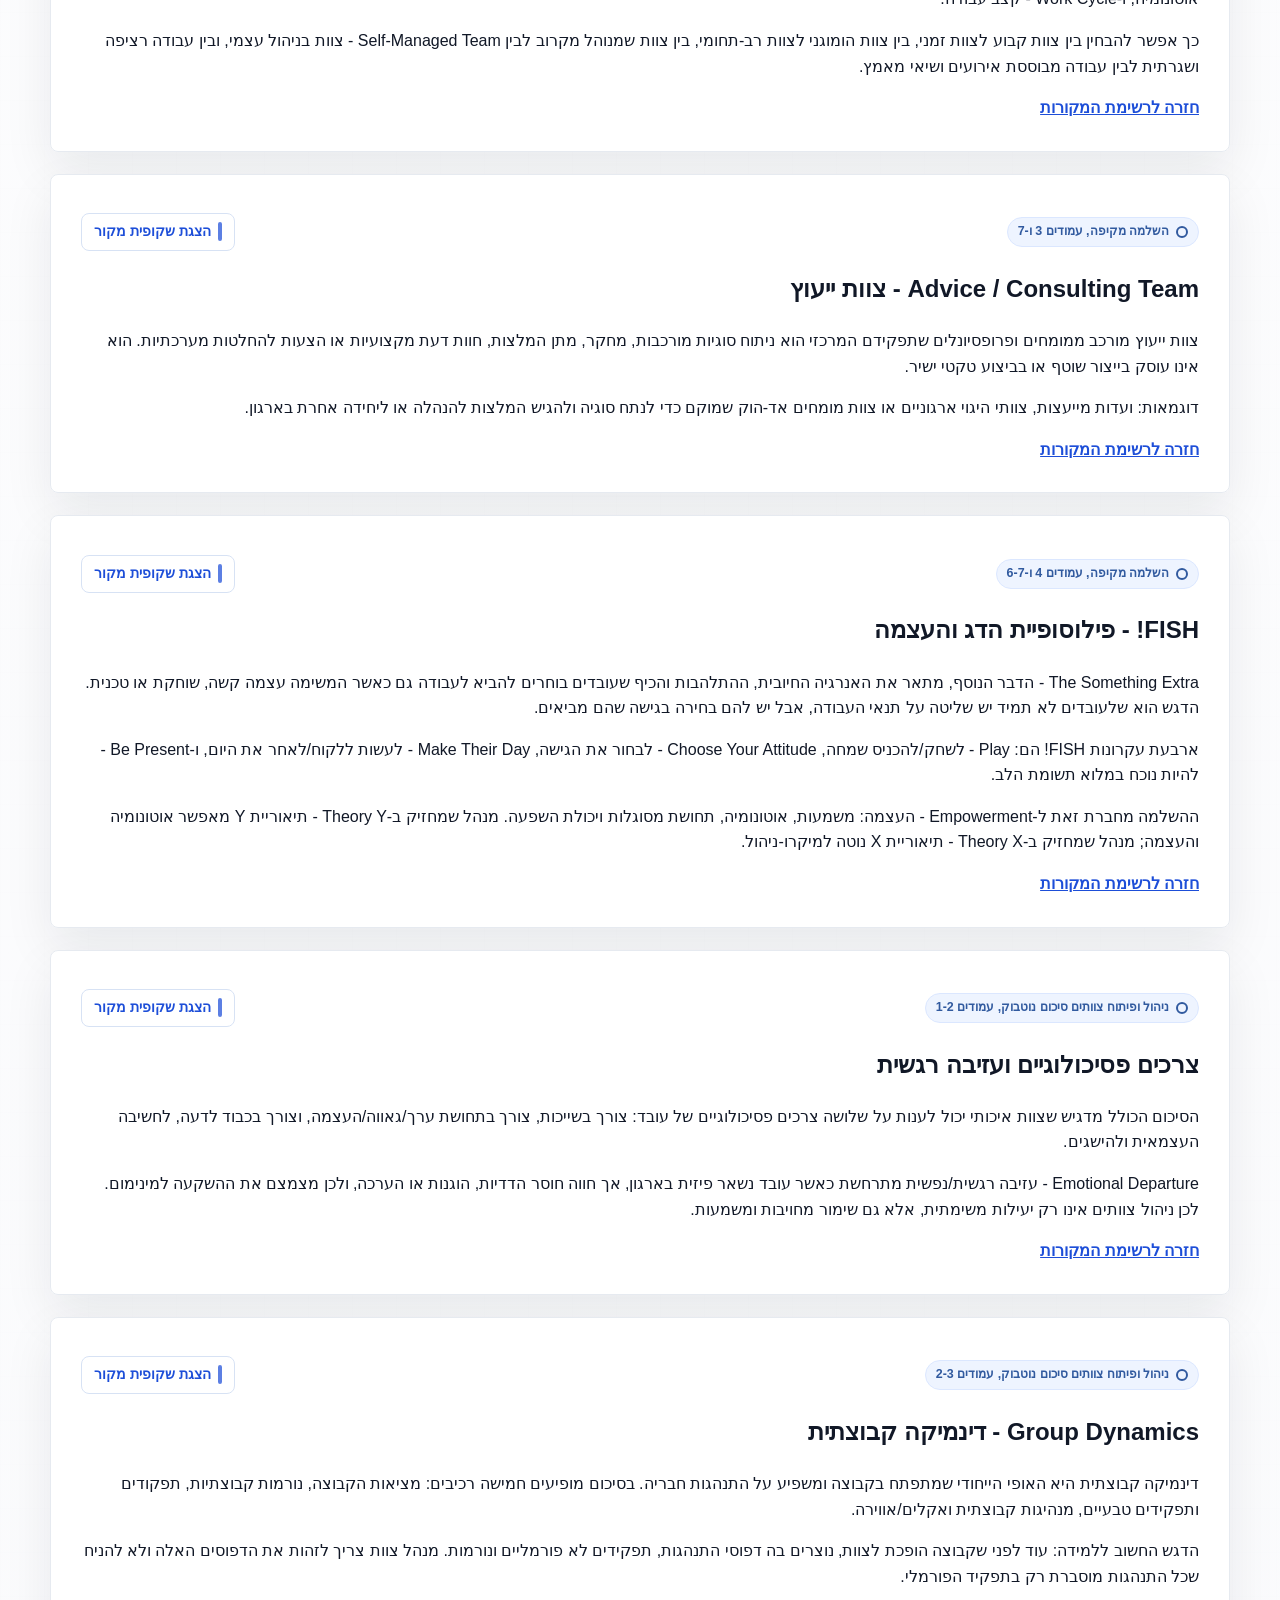
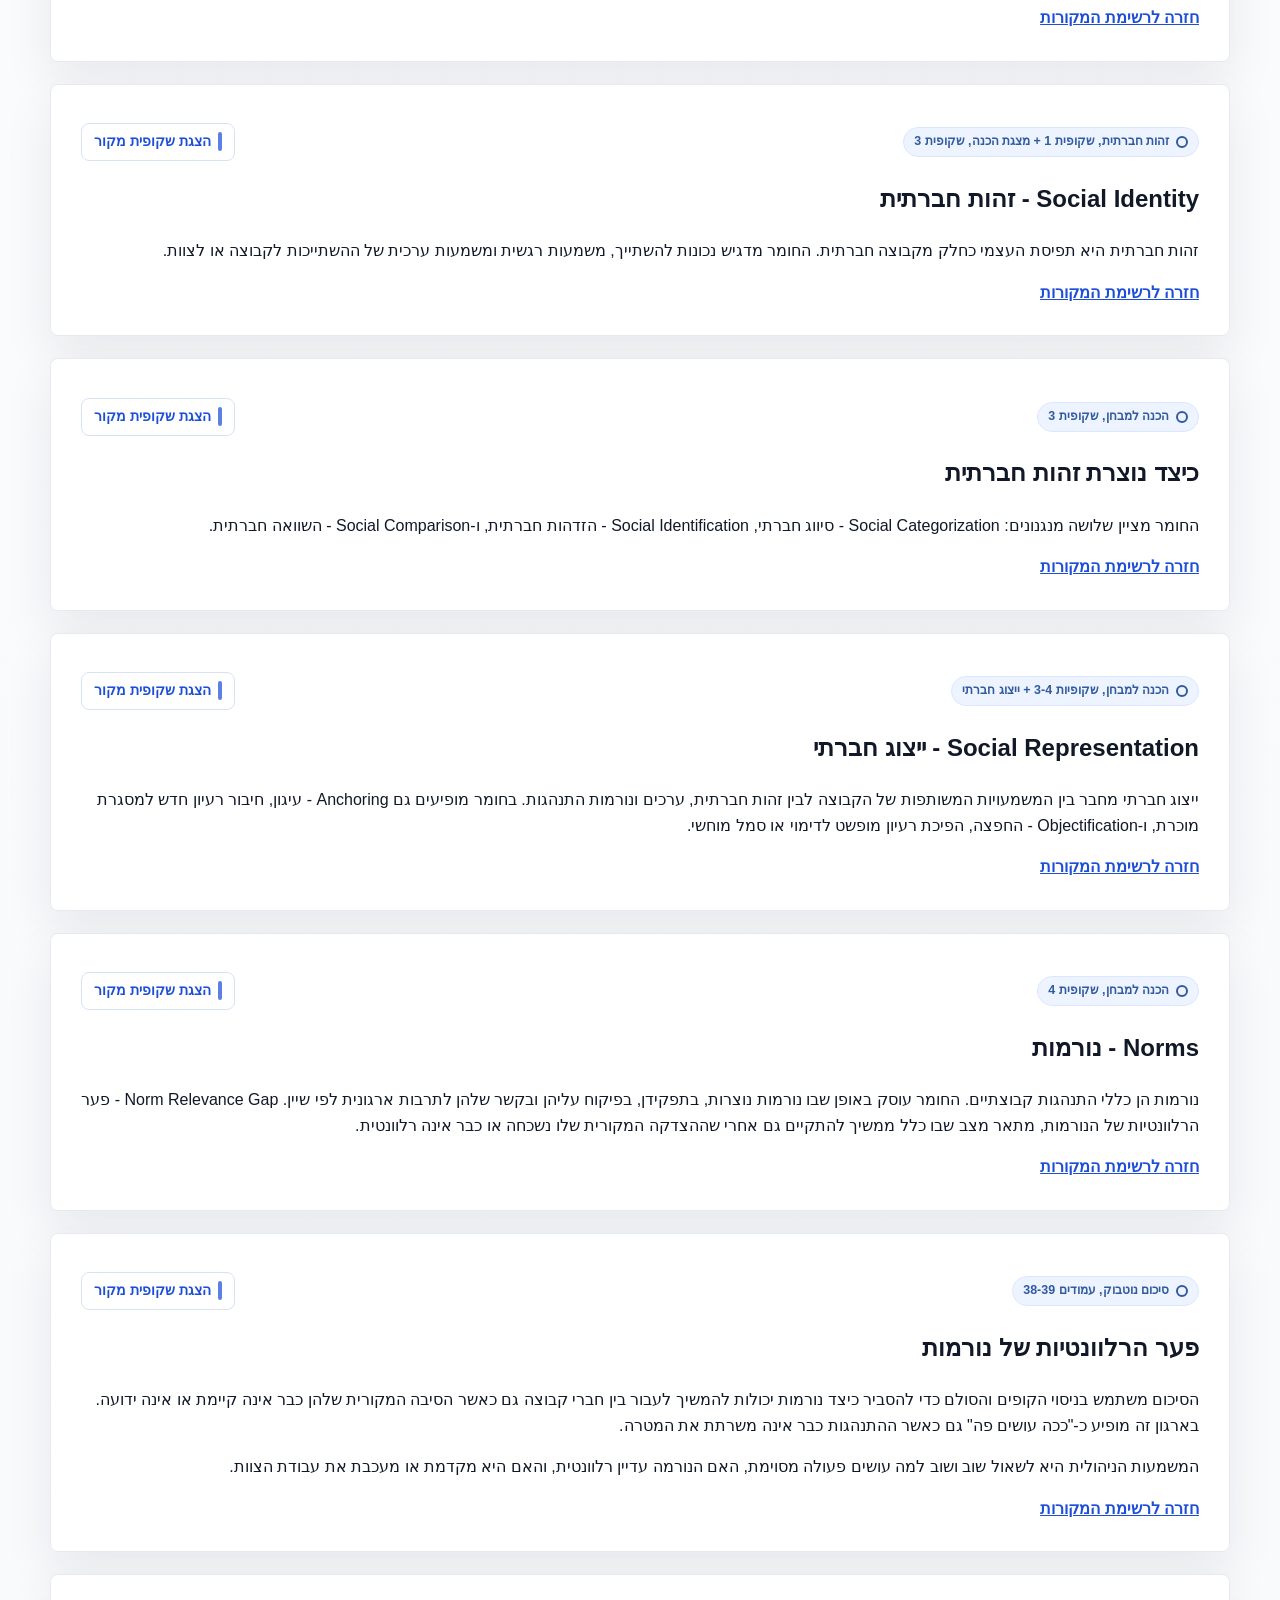
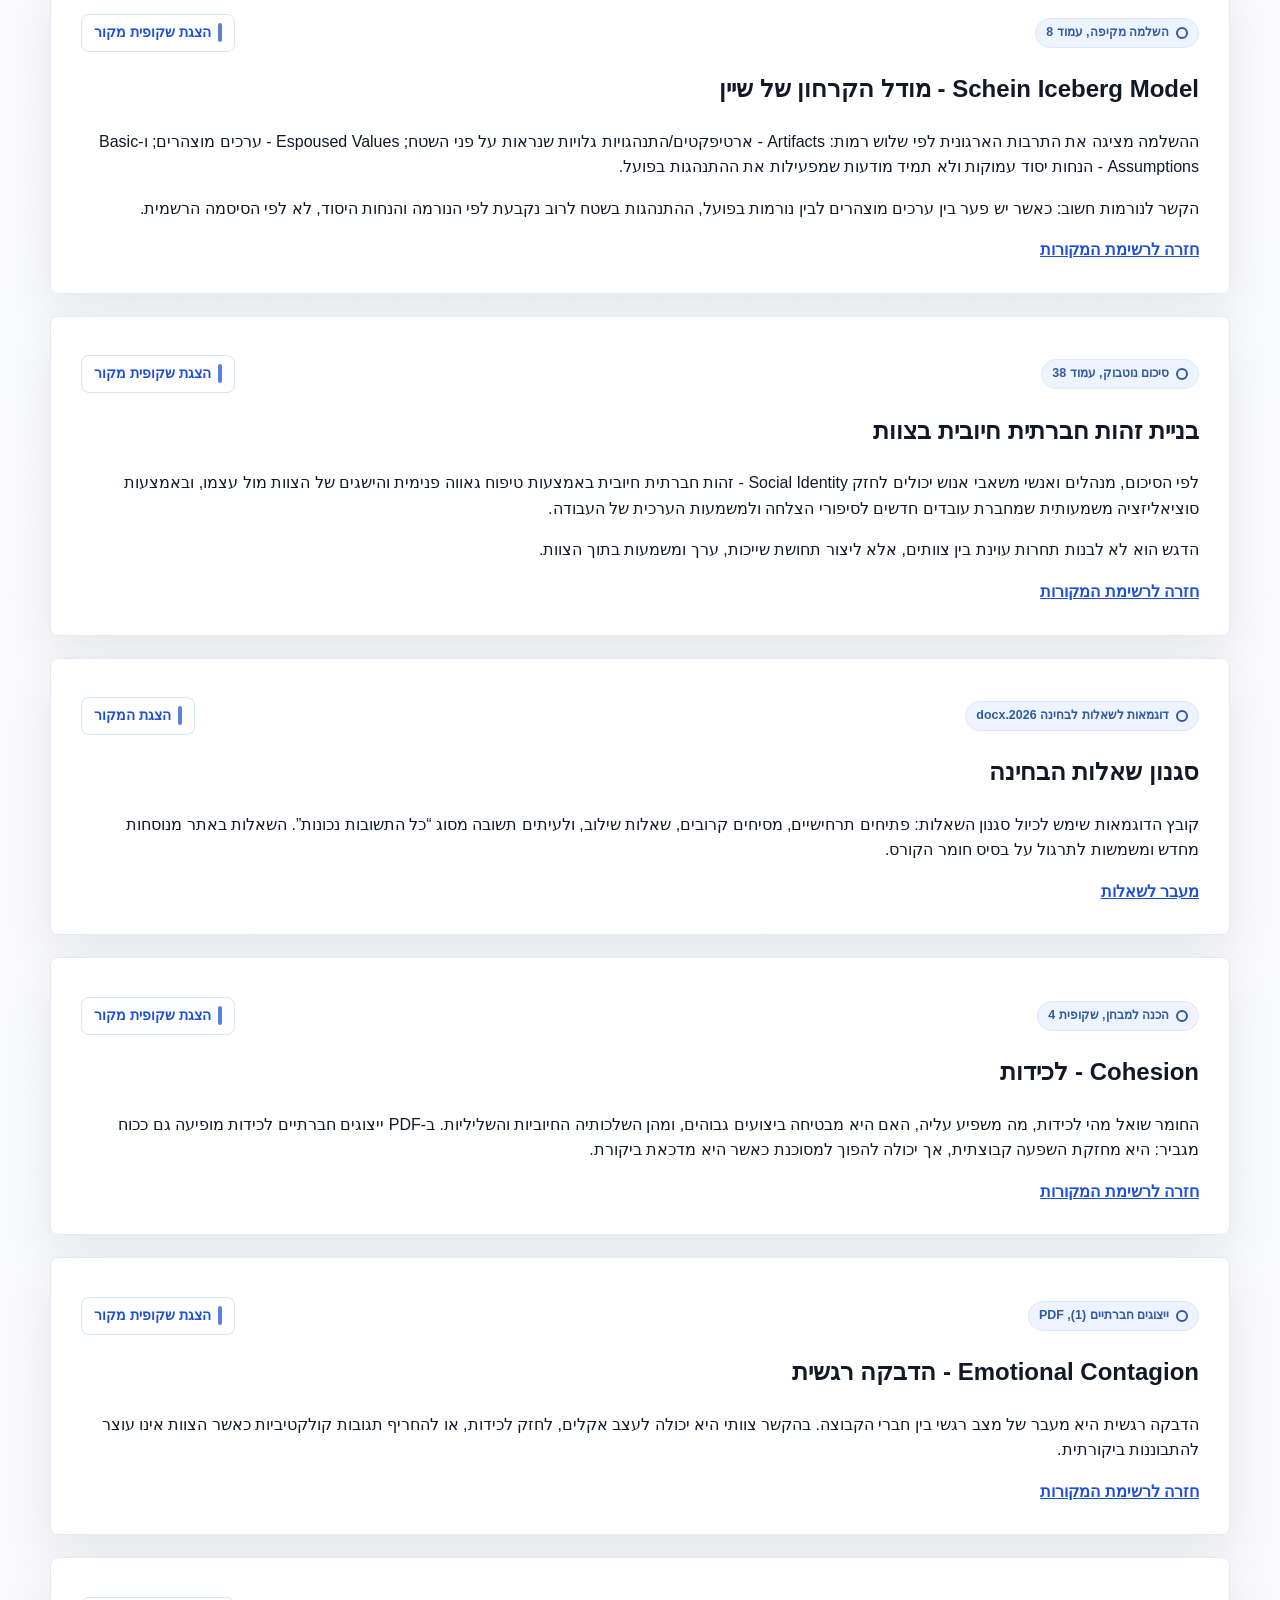
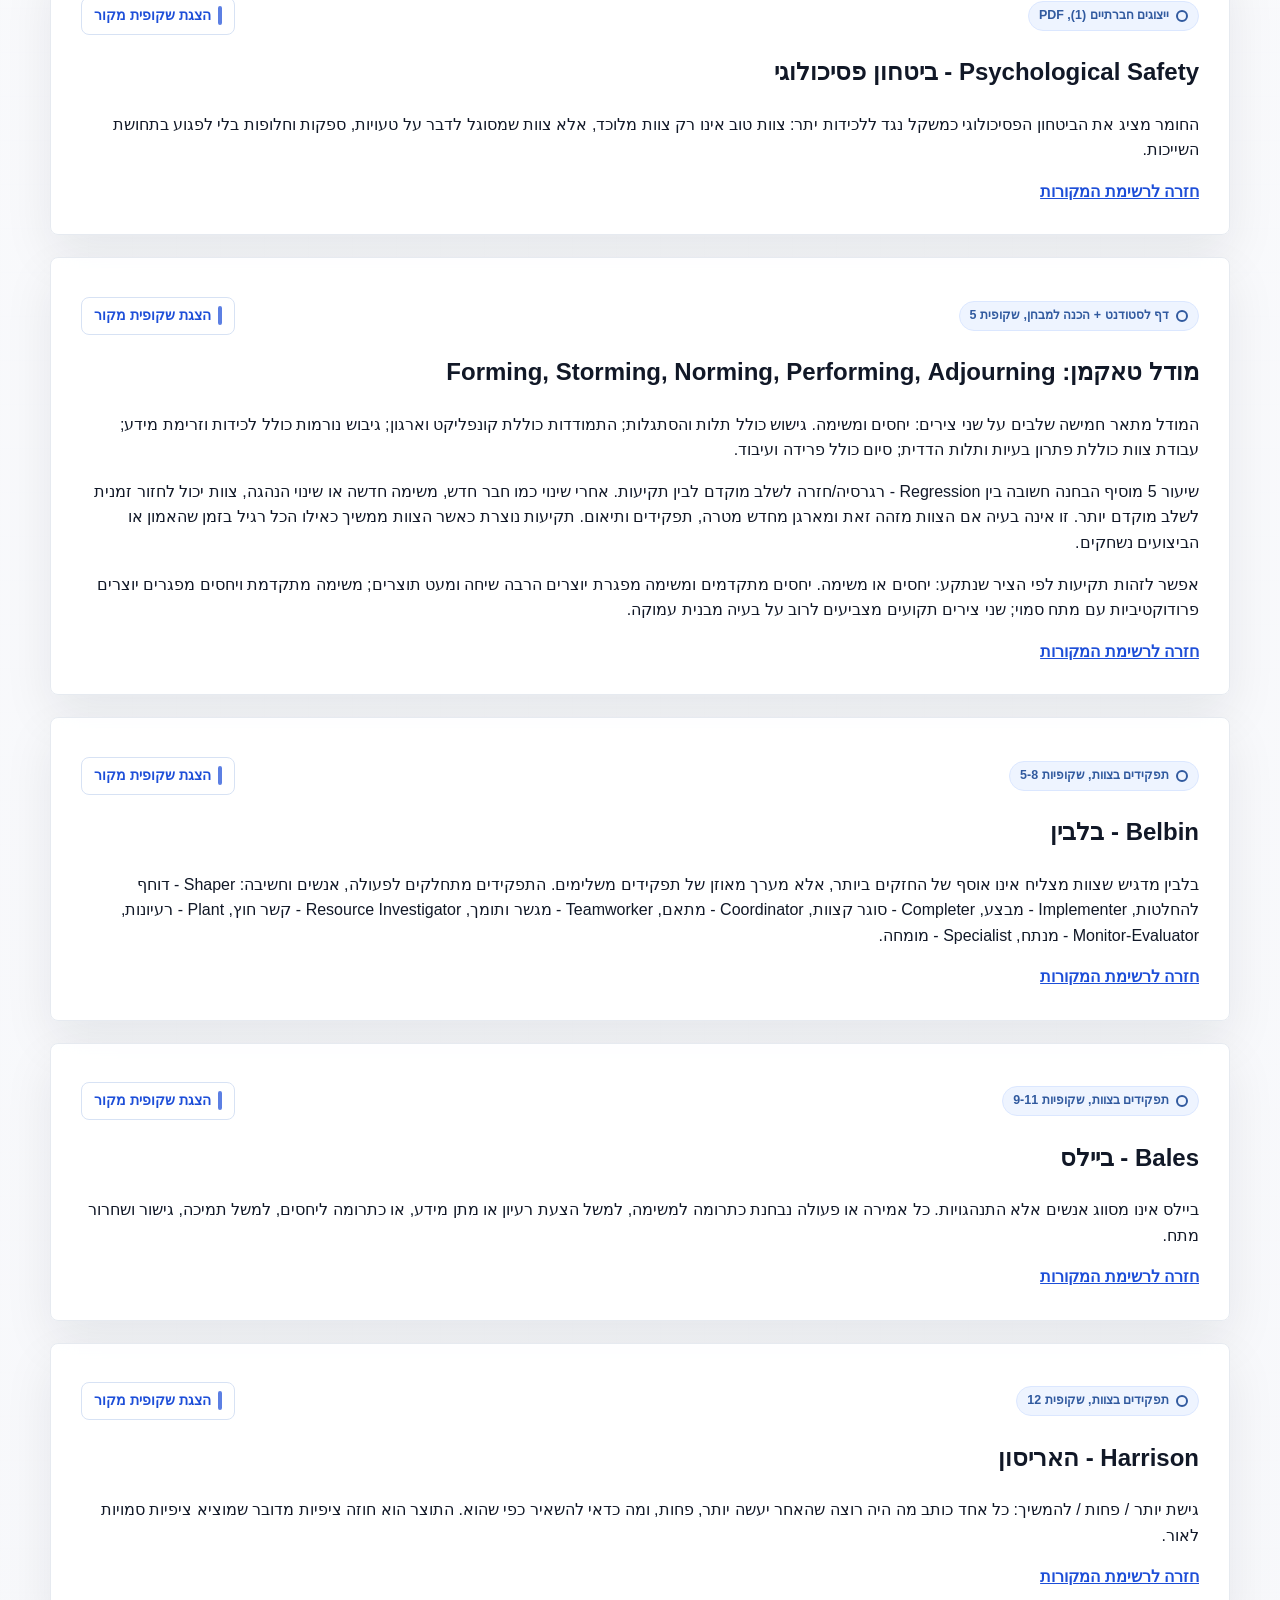
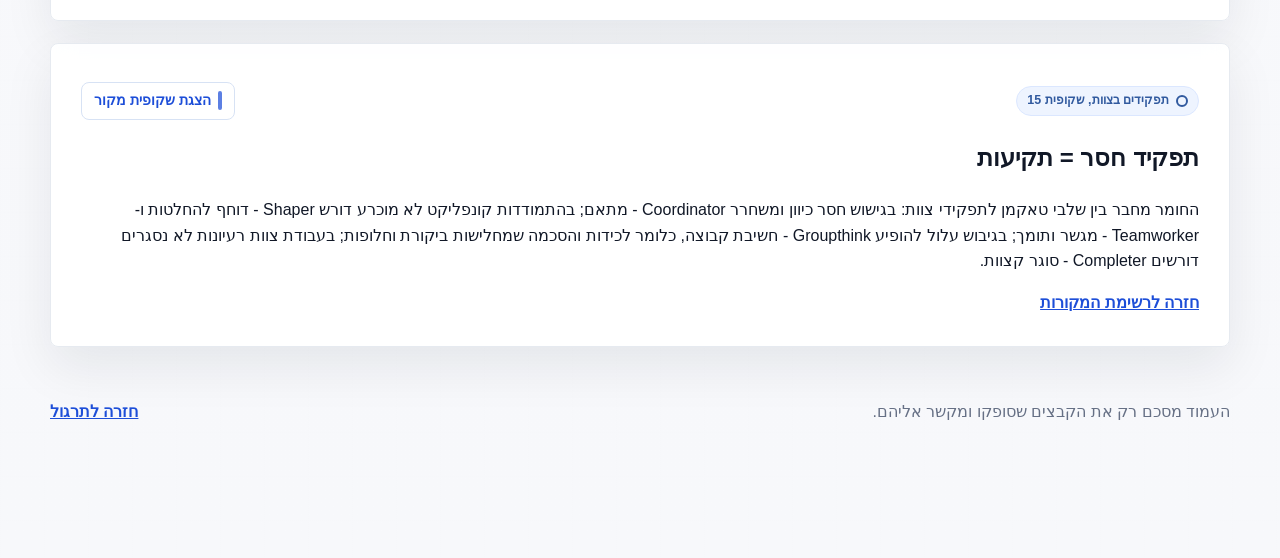
==== commit 2dd1b579: "Add comprehensive notebook completion" ====
--- a/materials.html
+++ b/materials.html
@@ -42,6 +42,7 @@
         <a href="#psychological-needs">ניהול ופיתוח צוותים סיכום נוטבוק שלכל החומר.pdf</a>
         <a href="#tuckman">שיעור 5 שלבי התפתחות צוות מודל טוקמן</a>
         <a href="#modern-work">ניהול ופיתוח צוותים שיעור מספר 1.pdf</a>
+        <a href="#fish-empowerment">השלמה מקיפה של סיכום נוטבוק פיתוח צוותים.pdf</a>
       </div>
     </section>
 
@@ -114,6 +115,23 @@
       <a href="#source-files">חזרה לרשימת המקורות</a>
     </section>
 
+    <section id="advice-team" class="panel">
+      <p class="eyebrow">השלמה מקיפה, עמודים 3 ו-7</p>
+      <h2><span lang="en">Advice / Consulting Team</span> - צוות ייעוץ</h2>
+      <p>צוות ייעוץ מורכב ממומחים ופרופסיונלים שתפקידם המרכזי הוא ניתוח סוגיות מורכבות, מחקר, מתן המלצות, חוות דעת מקצועיות או הצעות להחלטות מערכתיות. הוא אינו עוסק בייצור שוטף או בביצוע טקטי ישיר.</p>
+      <p>דוגמאות: ועדות מייעצות, צוותי היגוי ארגוניים או צוות מומחים אד-הוק שמוקם כדי לנתח סוגיה ולהגיש המלצות להנהלה או ליחידה אחרת בארגון.</p>
+      <a href="#source-files">חזרה לרשימת המקורות</a>
+    </section>
+
+    <section id="fish-empowerment" class="panel">
+      <p class="eyebrow">השלמה מקיפה, עמודים 4 ו-6-7</p>
+      <h2><span lang="en">FISH!</span> - פילוסופיית הדג והעצמה</h2>
+      <p><span lang="en">The Something Extra</span> - הדבר הנוסף, מתאר את האנרגיה החיובית, ההתלהבות והכיף שעובדים בוחרים להביא לעבודה גם כאשר המשימה עצמה קשה, שוחקת או טכנית. הדגש הוא שלעובדים לא תמיד יש שליטה על תנאי העבודה, אבל יש להם בחירה בגישה שהם מביאים.</p>
+      <p>ארבעת עקרונות <span lang="en">FISH!</span> הם: <span lang="en">Play</span> - לשחק/להכניס שמחה, <span lang="en">Choose Your Attitude</span> - לבחור את הגישה, <span lang="en">Make Their Day</span> - לעשות ללקוח/לאחר את היום, ו-<span lang="en">Be Present</span> - להיות נוכח במלוא תשומת הלב.</p>
+      <p>ההשלמה מחברת זאת ל-<span lang="en">Empowerment</span> - העצמה: משמעות, אוטונומיה, תחושת מסוגלות ויכולת השפעה. מנהל שמחזיק ב-<span lang="en">Theory Y</span> - תיאוריית Y מאפשר אוטונומיה והעצמה; מנהל שמחזיק ב-<span lang="en">Theory X</span> - תיאוריית X נוטה למיקרו-ניהול.</p>
+      <a href="#source-files">חזרה לרשימת המקורות</a>
+    </section>
+
     <section id="psychological-needs" class="panel">
       <p class="eyebrow">ניהול ופיתוח צוותים סיכום נוטבוק, עמודים 1-2</p>
       <h2>צרכים פסיכולוגיים ועזיבה רגשית</h2>
@@ -163,6 +181,14 @@
       <h2>פער הרלוונטיות של נורמות</h2>
       <p>הסיכום משתמש בניסוי הקופים והסולם כדי להסביר כיצד נורמות יכולות להמשיך לעבור בין חברי קבוצה גם כאשר הסיבה המקורית שלהן כבר אינה קיימת או אינה ידועה. בארגון זה מופיע כ-"ככה עושים פה" גם כאשר ההתנהגות כבר אינה משרתת את המטרה.</p>
       <p>המשמעות הניהולית היא לשאול שוב ושוב למה עושים פעולה מסוימת, האם הנורמה עדיין רלוונטית, והאם היא מקדמת או מעכבת את עבודת הצוות.</p>
+      <a href="#source-files">חזרה לרשימת המקורות</a>
+    </section>
+
+    <section id="schein-culture" class="panel">
+      <p class="eyebrow">השלמה מקיפה, עמוד 8</p>
+      <h2><span lang="en">Schein Iceberg Model</span> - מודל הקרחון של שיין</h2>
+      <p>ההשלמה מציגה את התרבות הארגונית לפי שלוש רמות: <span lang="en">Artifacts</span> - ארטיפקטים/התנהגויות גלויות שנראות על פני השטח; <span lang="en">Espoused Values</span> - ערכים מוצהרים; ו-<span lang="en">Basic Assumptions</span> - הנחות יסוד עמוקות ולא תמיד מודעות שמפעילות את ההתנהגות בפועל.</p>
+      <p>הקשר לנורמות חשוב: כאשר יש פער בין ערכים מוצהרים לבין נורמות בפועל, ההתנהגות בשטח לרוב נקבעת לפי הנורמה והנחות היסוד, לא לפי הסיסמה הרשמית.</p>
       <a href="#source-files">חזרה לרשימת המקורות</a>
     </section>
 
--- a/styles.css
+++ b/styles.css
@@ -72,6 +72,126 @@
   line-height: 1.15;
 }
 
+.global-search {
+  position: relative;
+  flex: 1 1 min(520px, 100%);
+  max-width: 620px;
+}
+
+.global-search label {
+  display: block;
+  margin-bottom: 5px;
+  color: var(--muted);
+  font-size: 0.78rem;
+  font-weight: 900;
+}
+
+.global-search-box {
+  display: grid;
+  grid-template-columns: minmax(0, 1fr) auto;
+  gap: 8px;
+  padding: 6px;
+  background: rgba(255, 255, 255, 0.92);
+  border: 1px solid var(--line);
+  border-radius: 14px;
+  box-shadow: 0 10px 26px rgba(15, 23, 42, 0.06);
+}
+
+.global-search input[type="search"] {
+  width: 100%;
+  min-height: 38px;
+  padding-inline: 12px;
+  border: 0;
+  background: transparent;
+  box-shadow: none;
+}
+
+.global-search input[type="search"]:focus {
+  box-shadow: none;
+}
+
+.global-search-box button {
+  min-height: 38px;
+  padding: 8px 12px;
+  color: #1d4ed8;
+  background: #eef4ff;
+  border-color: #d7e2f4;
+}
+
+.global-search-results {
+  position: absolute;
+  top: calc(100% + 8px);
+  right: 0;
+  left: 0;
+  z-index: 50;
+  display: grid;
+  gap: 8px;
+  max-height: min(520px, calc(100vh - 160px));
+  padding: 10px;
+  overflow: auto;
+  background: rgba(255, 255, 255, 0.98);
+  border: 1px solid var(--line);
+  border-radius: 16px;
+  box-shadow: var(--shadow);
+}
+
+.global-result {
+  display: grid;
+  gap: 8px;
+  padding: 10px 12px;
+  background: #fff;
+  border: 1px solid #edf1f7;
+  border-radius: 10px;
+}
+
+.global-result:hover {
+  border-color: #cddafe;
+  transform: translateY(-1px);
+}
+
+.global-result-main {
+  display: grid;
+  gap: 4px;
+  color: var(--ink);
+  text-decoration: none;
+}
+
+.global-result span {
+  width: fit-content;
+  padding: 3px 8px;
+  color: #315a9f;
+  background: #eef4ff;
+  border-radius: 999px;
+  font-size: 0.75rem;
+  font-weight: 900;
+}
+
+.global-result strong,
+.global-result small {
+  overflow-wrap: anywhere;
+}
+
+.global-result small {
+  color: var(--muted);
+  font-weight: 600;
+}
+
+.global-source-link {
+  justify-self: start;
+  padding: 6px 10px;
+  color: #1d4ed8;
+  text-decoration: none;
+  background: #eef4ff;
+  border: 1px solid #d7e2f4;
+  border-radius: 999px;
+  font-size: 0.82rem;
+  font-weight: 900;
+}
+
+.global-source-link:hover {
+  background: #e0ebff;
+}
+
 .quick-actions,
 nav {
   display: flex;
